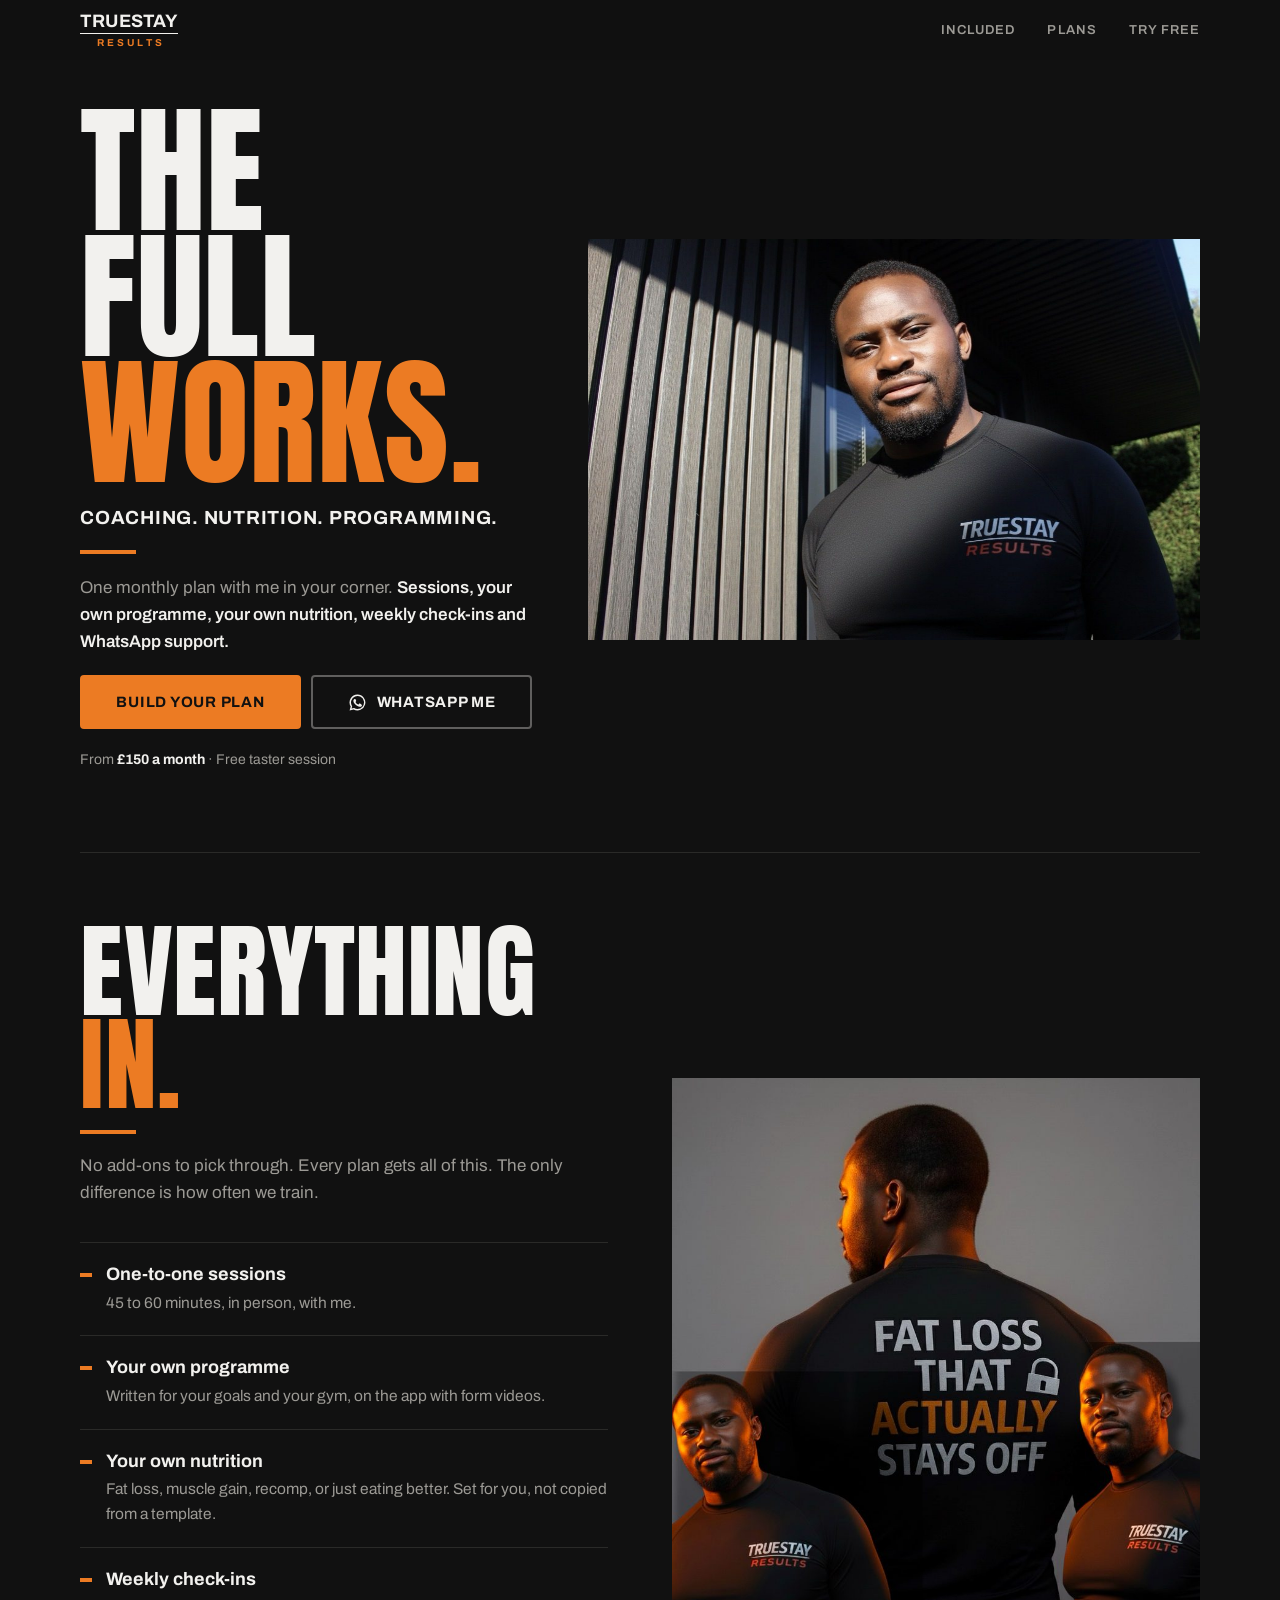
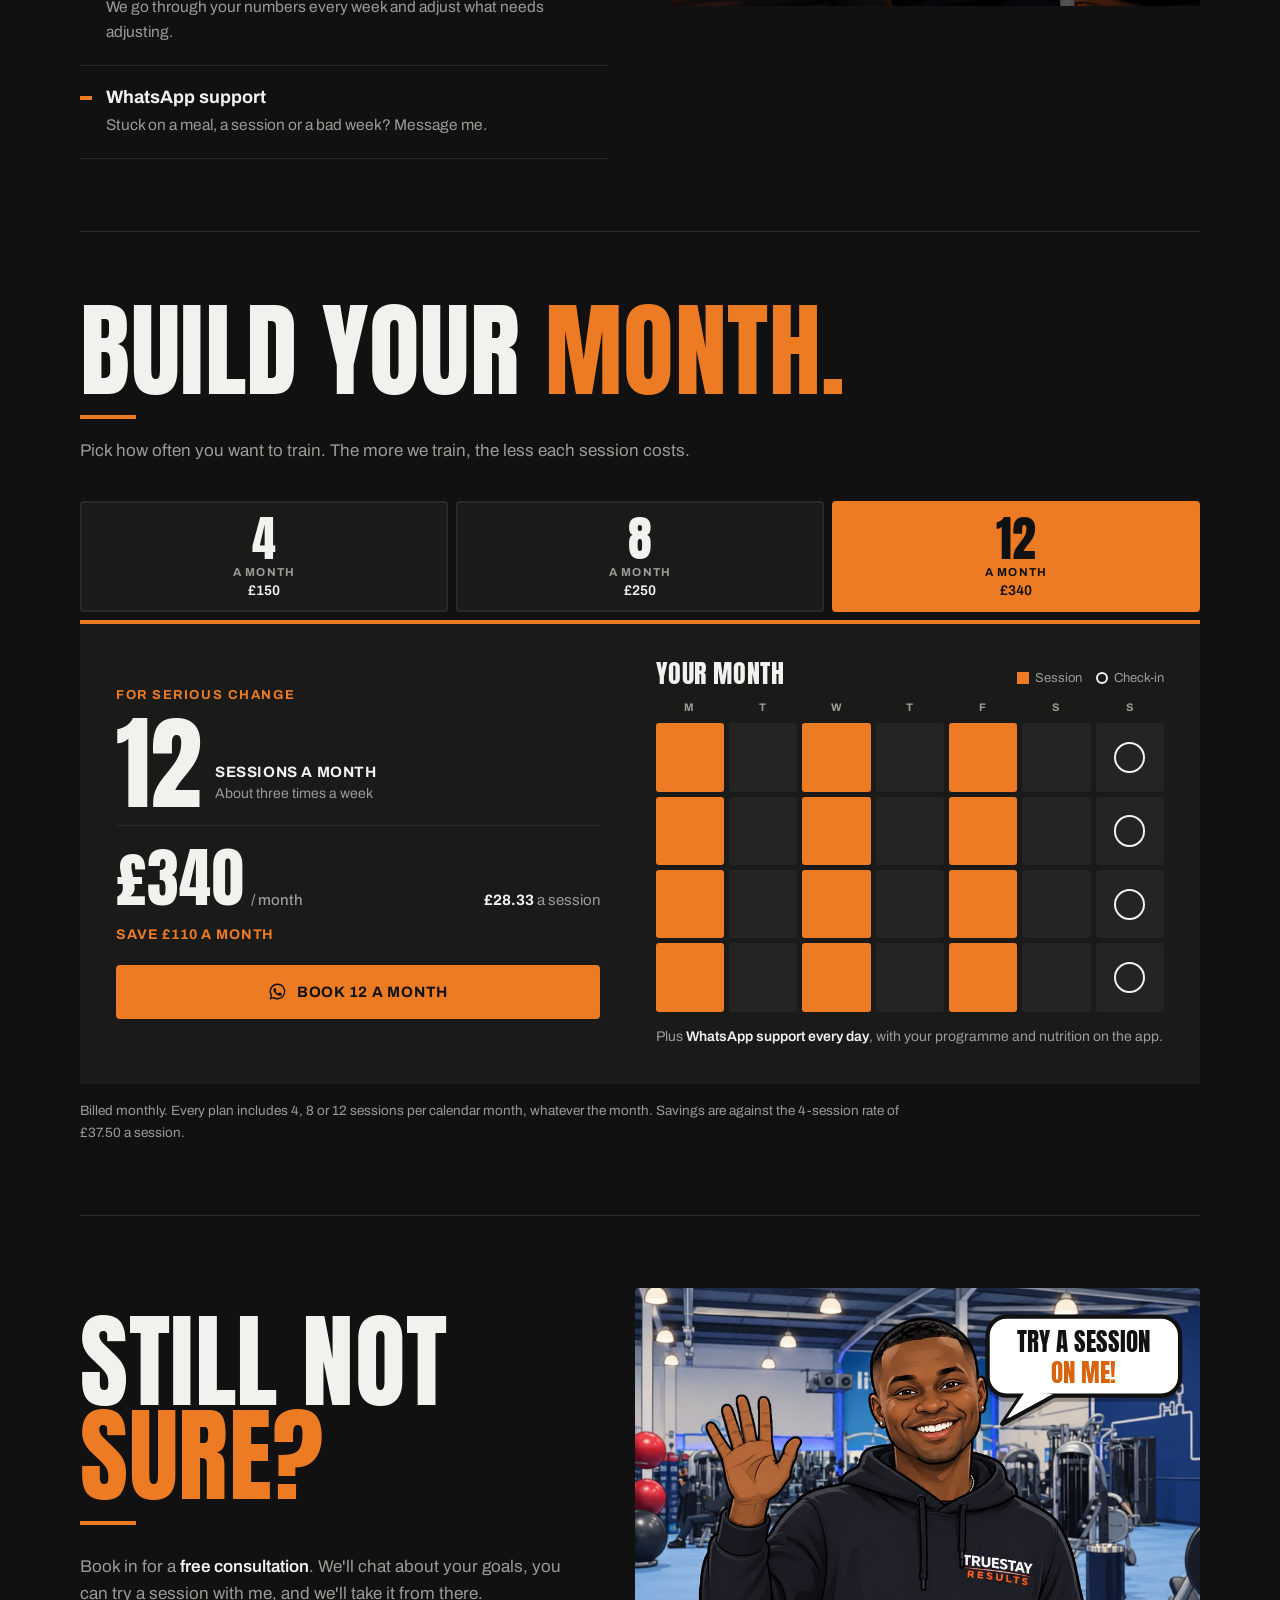
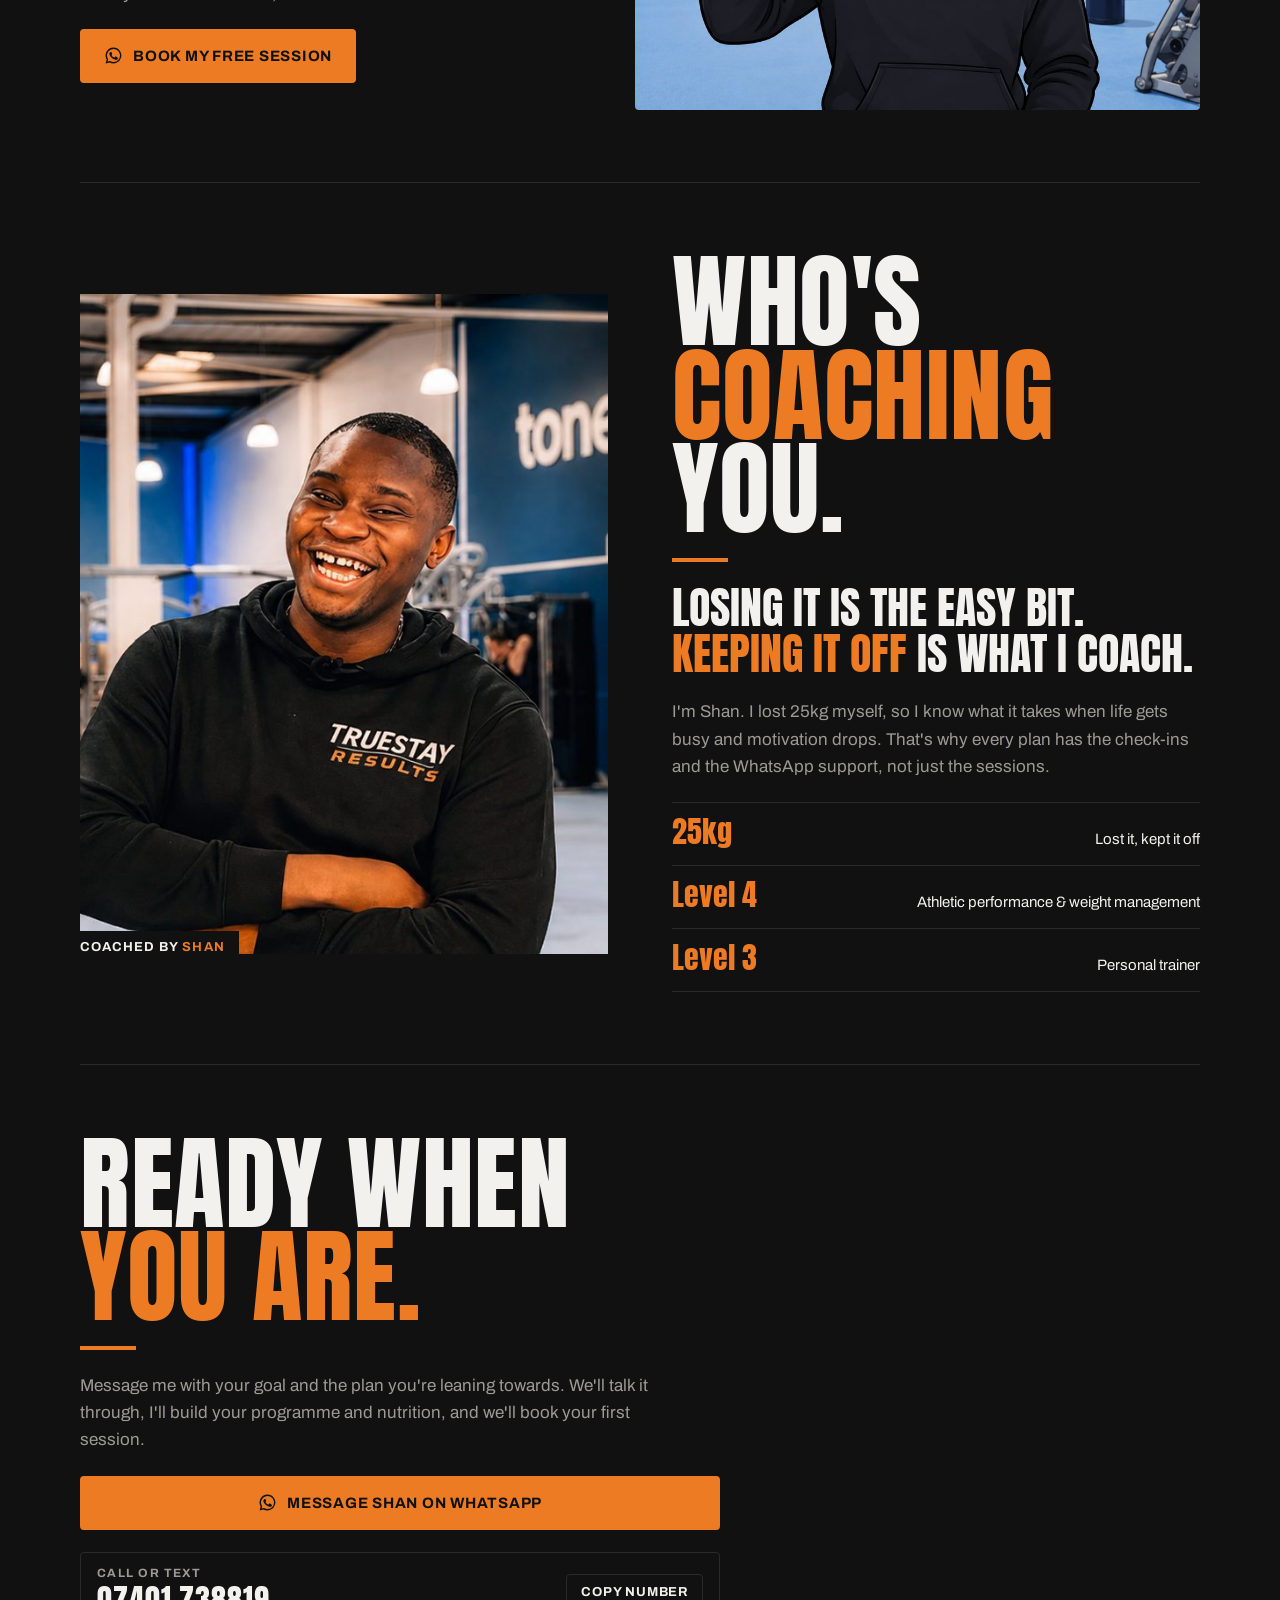
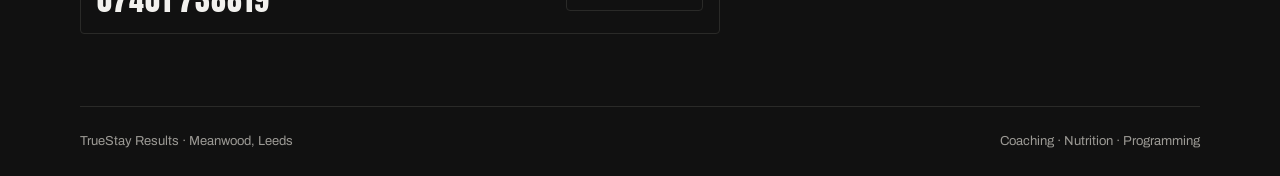
==== public/coaching/index.html @ a07e5446 "Coaching: TrueStay Results coaching page at /coaching Plans, free taster session with waving cartoon" ====
<!doctype html>
<html lang="en-GB">
<head>
<meta charset="utf-8">
<meta name="viewport" content="width=device-width, initial-scale=1, viewport-fit=cover">
<meta name="description" content="1-to-1 coaching, nutrition and programming with Shan in Meanwood, Leeds. From £150 a month. Free taster session.">
<meta property="og:title" content="TrueStay Results Coaching">
<meta property="og:description" content="Coaching, nutrition and programming in one monthly plan. From £150 a month. Free taster session.">
<meta property="og:image" content="https://truestaytuesday.com/coaching/share.jpg">
<meta property="og:url" content="https://truestaytuesday.com/coaching">
<meta property="og:type" content="website">
<meta name="twitter:card" content="summary_large_image">
<meta name="theme-color" content="#111111">
<style>:root{padding-top:env(safe-area-inset-top,0px);padding-bottom:env(safe-area-inset-bottom,0px)}body{margin:0}</style>
<title>TrueStay Results Coaching</title>
<link rel="preconnect" href="https://fonts.googleapis.com">
<link rel="preconnect" href="https://fonts.gstatic.com" crossorigin>
<link rel="stylesheet" href="https://fonts.googleapis.com/css2?family=Anton&family=Archivo:wght@400;500;600;700&display=swap">
<style>
  /* Layout: gym-poster pages. Full-bleed photo hero, then single column sections that open to photo + text pairs on wide screens.
     Type and the short orange rule come straight from the "Own the Rep" creative. */
  :root {
    --bg: #111111;
    --raise: #1a1a19;
    --raise-2: #242423;
    --line: #2a2a28;
    --fg: #f2f1ee;
    --muted: #9c9a95;
    --orange: #ec7b23;
    --orange-hi: #f4914a;
    --ink: #111111;
    --display: "Anton", Impact, "Arial Narrow Bold", sans-serif;
    --body: "Archivo", "Helvetica Neue", Arial, sans-serif;
    --gutter: clamp(16px, 5vw, 48px);
    --ease: cubic-bezier(.2, .8, .2, 1);
    color-scheme: dark;
  }
  * { box-sizing: border-box; }
  html { scroll-behavior: smooth; }
  body {
    background: var(--bg); color: var(--fg);
    font-family: var(--body); font-size: 16px; line-height: 1.6;
    padding-inline: var(--gutter); padding-block: 0 96px;
    overflow-x: clip; -webkit-font-smoothing: antialiased;
  }
  a { color: inherit; }
  button { font: inherit; color: inherit; }
  img { display: block; max-width: 100%; height: auto; }
  :focus-visible { outline: 2px solid var(--orange); outline-offset: 3px; }
  .wrap { max-width: 1120px; margin-inline: auto; }
  section { scroll-margin-top: 70px; }
  .bleed { margin-inline: calc(var(--gutter) * -1); }

  /* Header with the TrueStay lockup */
  .top {
    position: sticky; top: env(safe-area-inset-top, 0px); z-index: 10;
    background: color-mix(in srgb, var(--bg) 90%, transparent); backdrop-filter: blur(10px);
    padding: 12px var(--gutter);
  }
  .top .wrap { display: flex; align-items: center; justify-content: space-between; gap: 16px; }
  .mark { text-decoration: none; display: inline-grid; justify-items: center; line-height: 1; }
  .mark b { font: 700 18px/1 var(--body); letter-spacing: 0.01em; padding-bottom: 3px; border-bottom: 1.5px solid var(--fg); }
  .mark span { font: 700 10px/1 var(--body); letter-spacing: 0.32em; margin-right: -0.32em; color: var(--orange); margin-top: 4px; }
  .nav { display: flex; gap: clamp(16px, 4vw, 32px); font: 600 13px/1 var(--body); text-transform: uppercase; letter-spacing: 0.08em; }
  .nav a { text-decoration: none; color: var(--muted); transition: color .2s; }
  .nav a:hover { color: var(--fg); }
  .progress { position: absolute; left: 0; bottom: 0; height: 2px; width: 100%; background: var(--orange); transform-origin: 0 50%; transform: scaleX(var(--p, 0)); }

  /* Type */
  h1, h2 { font-family: var(--display); font-weight: 400; text-transform: uppercase; line-height: .9; letter-spacing: 0.005em; margin: 0; }
  h1 { font-size: clamp(72px, 21vw, 140px); }
  h2 { font-size: clamp(52px, 14vw, 104px); }
  .o { color: var(--orange); }
  .kicker { font: 700 clamp(15px, 3.6vw, 19px)/1.25 var(--body); text-transform: uppercase; letter-spacing: 0.04em; margin: 0; }
  .rule { display: block; width: 56px; height: 4px; background: var(--orange); transform-origin: 0 50%; transition: transform .7s .2s var(--ease); }
  .lede { color: var(--muted); max-width: 36em; margin: 0; font-size: 17px; }
  .lede strong { color: var(--fg); font-weight: 600; }
  .head { display: grid; gap: 18px; margin-bottom: 36px; }

  .btn {
    display: inline-flex; align-items: center; justify-content: center; gap: 10px;
    min-height: 54px; padding: 0 22px; border-radius: 4px;
    font: 700 15px/1.2 var(--body); text-transform: uppercase; letter-spacing: 0.05em; text-decoration: none; text-align: center; cursor: pointer;
    border: 2px solid var(--orange); transition: background .15s, color .15s, border-color .15s, transform .15s var(--ease);
  }
  .btn:active { transform: scale(.97); }
  .btn.solid { background: var(--orange); color: var(--ink); }
  .btn.solid:hover { background: var(--orange-hi); border-color: var(--orange-hi); }
  .btn.ghost { background: transparent; color: var(--fg); border-color: color-mix(in srgb, var(--fg) 35%, transparent); }
  .btn.ghost:hover { border-color: var(--fg); }
  .btn svg { width: 19px; height: 19px; flex: none; }

  /* Hero */
  .hero { position: relative; }
  .hero-in { display: grid; }
  .hero-img { position: relative; overflow: hidden; background: var(--raise); }
  .hero-img img { width: 100%; aspect-ratio: 1190 / 780; object-fit: cover; object-position: 60% 30%; animation: settle 1.6s var(--ease) both; }
  .hero-img::after { content: ""; position: absolute; inset: auto 0 0 0; height: 35%; background: linear-gradient(to top, var(--bg), transparent); }
  .hero-copy { position: relative; display: grid; gap: 20px; padding-inline: var(--gutter); margin-top: -9vw; padding-bottom: 48px; min-width: 0; }
  .hero-copy .inner { min-width: 0; }
  .line { display: block; overflow: hidden; }
  .line > span { display: inline-block; animation: rise .9s var(--ease) both; }
  .line + .line > span { animation-delay: .12s; }
  .hero-copy .kicker { animation: fade .7s .35s var(--ease) both; }
  .hero-copy .rule { animation: grow .7s .5s var(--ease) both; }
  .hero-copy .lede, .hero-copy .ctas, .hero-copy .from { animation: fade .7s .55s var(--ease) both; }
  .ctas { display: flex; flex-wrap: wrap; gap: 10px; }
  .ctas .btn { flex: 1 1 190px; }
  .from { margin: 0; font-size: 14px; color: var(--muted); }
  .from b { color: var(--fg); }
  @keyframes rise { from { transform: translateY(102%); } to { transform: none; } }
  @keyframes fade { from { opacity: 0; transform: translateY(12px); } to { opacity: 1; transform: none; } }
  @keyframes grow { from { transform: scaleX(0); } to { transform: none; } }
  @keyframes settle { from { transform: scale(1.08); } to { transform: none; } }

  .hero-copy > .inner { display: grid; gap: 20px; justify-items: start; }
  .hero-copy > .inner > * { max-width: 100%; }
  .ctas { width: 100%; }
  @media (min-width: 900px) {
    .hero-in { max-width: calc(1120px + 2 * var(--gutter)); margin-inline: auto; padding: 48px var(--gutter) 80px; grid-template-columns: minmax(0, 0.85fr) minmax(0, 1.15fr); gap: 56px; align-items: center; }
    .hero-img { order: 2; }
    .hero-img::after { display: none; }
    .hero-copy { order: 1; margin: 0; padding: 0; }
    .ctas { max-width: 460px; }
  }

  /* Sections */
  .block { padding-block: 72px; border-top: 1px solid var(--line); }
  .pair { display: grid; gap: 36px; }
  @media (min-width: 900px) { .pair { grid-template-columns: 1fr 1fr; gap: 64px; align-items: center; } }
  .pic { position: relative; overflow: hidden; background: var(--raise); }
  .pic img { width: 100%; height: auto; object-fit: cover; }
  .pic figcaption { position: absolute; left: 0; bottom: 0; background: var(--bg); padding: 10px 14px 0 0; font: 700 13px/1 var(--body); text-transform: uppercase; letter-spacing: 0.08em; }
  .pic figcaption span { color: var(--orange); }

  /* Reveal (only applied by script to things below the fold) */
  .rv { transition: opacity .8s var(--ease), transform .8s var(--ease), clip-path 1s var(--ease); transition-delay: calc(var(--k, 0) * 90ms); }
  .rv-wait { opacity: 0; transform: translateY(24px); }
  .pic.rv-wait { opacity: 1; transform: none; clip-path: inset(100% 0 0 0); }
  .rv-wait .rule, .rule.rv-wait { transform: scaleX(0); }

  /* Included */
  .incl { list-style: none; margin: 0; padding: 0; }
  .incl li { display: grid; grid-template-columns: 1fr; gap: 4px; padding: 20px 0 20px 26px; border-top: 1px solid var(--line); position: relative; }
  .incl li:last-child { border-bottom: 1px solid var(--line); }
  .incl li::before { content: ""; position: absolute; left: 0; top: 30px; width: 12px; height: 4px; background: var(--orange); }
  .incl h3 { margin: 0; font: 700 18px/1.3 var(--body); }
  .incl p { margin: 0; color: var(--muted); font-size: 15.5px; }
  .fat img { aspect-ratio: 1; }

  /* Plan builder */
  .picker { display: grid; grid-template-columns: repeat(3, 1fr); gap: 8px; margin-bottom: 8px; }
  .seg {
    background: var(--raise); border: 2px solid var(--line); border-radius: 4px; cursor: pointer;
    padding: 14px 6px 12px; display: grid; justify-items: center; gap: 4px; text-align: center;
    transition: background .25s var(--ease), border-color .25s, color .25s, transform .15s var(--ease);
  }
  .seg:hover { border-color: color-mix(in srgb, var(--orange) 60%, var(--line)); }
  .seg:active { transform: scale(.97); }
  .seg .sn { font: 400 48px/0.95 var(--display); }
  .seg .sl { font: 700 11.5px/1.2 var(--body); text-transform: uppercase; letter-spacing: 0.1em; color: var(--muted); }
  .seg .sp { font: 600 14px/1 var(--body); font-variant-numeric: tabular-nums; }
  .seg[aria-pressed="true"] { background: var(--orange); border-color: var(--orange); color: var(--ink); }
  .seg[aria-pressed="true"] .sl { color: var(--ink); }

  .panel { display: grid; gap: 32px; background: var(--raise); border-top: 4px solid var(--orange); padding: 26px 22px; }
  .sum { display: grid; gap: 20px; align-content: start; min-width: 0; }
  .tag { font: 700 13px/1 var(--body); text-transform: uppercase; letter-spacing: 0.12em; color: var(--orange); }
  .count { display: flex; align-items: flex-end; gap: 14px; }
  .count .n { font: 400 104px/0.8 var(--display); font-variant-numeric: tabular-nums; }
  .count .u { font: 700 15px/1.25 var(--body); text-transform: uppercase; letter-spacing: 0.04em; padding-bottom: 2px; }
  .count .u small { display: block; font: 400 14px/1.3 var(--body); text-transform: none; letter-spacing: 0; color: var(--muted); margin-top: 4px; }
  .pop { animation: pop .5s var(--ease); }
  @keyframes pop { from { transform: translateY(18px); opacity: 0; } to { transform: none; opacity: 1; } }
  .price { display: flex; align-items: baseline; justify-content: space-between; gap: 8px 16px; flex-wrap: wrap; padding-top: 20px; border-top: 1px solid var(--line); font-variant-numeric: tabular-nums; }
  .amt { font: 400 64px/1 var(--display); letter-spacing: 0.01em; }
  .amt small { font: 500 15px/1 var(--body); color: var(--muted); margin-left: 6px; letter-spacing: 0; }
  .per { font-size: 15px; color: var(--muted); }
  .per b { color: var(--fg); font-weight: 700; }
  .save { margin: -6px 0 0; font: 700 14px/1.3 var(--body); text-transform: uppercase; letter-spacing: 0.06em; color: var(--orange); }
  .save.base { color: var(--muted); }
  .sum .btn { width: 100%; }

  .month { min-width: 0; }
  .month-head { display: flex; justify-content: space-between; align-items: baseline; flex-wrap: wrap; gap: 8px 16px; margin-bottom: 14px; }
  .month-head b { font: 400 26px/1 var(--display); text-transform: uppercase; letter-spacing: 0.02em; }
  .legend { display: flex; gap: 14px; font-size: 13px; color: var(--muted); }
  .legend span { display: inline-flex; align-items: center; gap: 6px; }
  .k { width: 12px; height: 12px; display: inline-block; }
  .k.s { background: var(--orange); }
  .k.c { border: 2px solid var(--fg); border-radius: 50%; }
  .grid { display: grid; grid-template-columns: repeat(7, 1fr); gap: 5px; }
  .dow { text-align: center; font: 700 11px/1 var(--body); letter-spacing: 0.1em; color: var(--muted); padding-bottom: 5px; }
  .d { aspect-ratio: 1; border-radius: 3px; background: var(--raise-2); position: relative; display: grid; place-items: center; max-width: 100%; overflow: hidden; }
  .d::after { content: ""; position: absolute; inset: 0; background: var(--orange); transform: translateY(101%); transition: transform .45s var(--ease); transition-delay: calc(var(--i, 0) * 40ms); }
  .d.s::after { transform: none; }
  .d.c::before { content: ""; width: 40%; aspect-ratio: 1; border: 2px solid var(--fg); border-radius: 50%; }
  .month-note { margin: 14px 0 0; font-size: 14px; color: var(--muted); }
  .month-note b { color: var(--fg); font-weight: 600; }
  .note { margin: 16px 0 0; font-size: 13.5px; color: var(--muted); max-width: 62em; }
  @media (min-width: 900px) { .panel { grid-template-columns: 1fr 1.05fr; gap: 56px; padding: 36px; align-items: center; } }

  /* Free session: cartoon Shan, hand waves from the wrist */
  .free { display: grid; gap: 28px; grid-template-areas: "head" "pic" "body"; }
  .free .head { grid-area: head; margin: 0; }
  .free .body { grid-area: body; display: grid; gap: 22px; justify-items: start; }
  .bmwrap { grid-area: pic; min-width: 0; }
  @media (min-width: 900px) {
    .free { grid-template-columns: minmax(0, 1fr) minmax(0, 1.15fr); grid-template-areas: "head pic" "body pic"; column-gap: 64px; align-items: end; }
    .free .body { align-self: start; }
  }
  .bm { position: relative; aspect-ratio: 1451 / 1084; max-width: 100%; overflow: hidden; border-radius: 4px; background: var(--raise); cursor: pointer; -webkit-tap-highlight-color: transparent; }
  .bm > img { position: absolute; max-width: none; height: auto; pointer-events: none; user-select: none; }
  .bm .base { inset: 0; width: 100%; height: 100%; }
  .bm .hand { left: 12.13%; top: 24.908%; width: 17.574%; transform-origin: 43.137% 93.496%; animation: wave 3.4s ease-in-out infinite; will-change: transform; }
  .bm .cuff { left: 16.058%; top: 53.875%; width: 7.236%; }
  .bm.hi .hand { animation: wave-hi 1.2s ease-in-out 1; }
  @keyframes wave {
    0%, 52%, 100% { transform: rotate(0deg); }
    8% { transform: rotate(15deg); }
    17% { transform: rotate(-9deg); }
    26% { transform: rotate(14deg); }
    35% { transform: rotate(-7deg); }
    44% { transform: rotate(9deg); }
  }
  @keyframes wave-hi {
    0%, 100% { transform: rotate(0deg); }
    12%, 44%, 76% { transform: rotate(16deg); }
    28%, 60%, 90% { transform: rotate(-11deg); }
  }
  .say { position: absolute; left: 62%; top: 6%; width: 35%; z-index: 2; display: block; transform-origin: 12% 100%; }
  .say svg { display: block; width: 100%; height: auto; overflow: visible; animation: bob 3.4s ease-in-out infinite; filter: drop-shadow(0 4px 0 rgba(0, 0, 0, .28)); }
  .say:hover svg, .say:focus-visible svg { animation-play-state: paused; }
  .say.rv-wait { opacity: 0; transform: scale(.4) rotate(-10deg); }
  @keyframes bob { 0%, 100% { transform: translateY(0); } 50% { transform: translateY(-5%); } }

  /* Coach */
  .gym img { aspect-ratio: 4 / 5; object-position: 50% 15%; }
  .quote { margin: 0; font: 400 clamp(30px, 7.5vw, 44px)/1.05 var(--display); text-transform: uppercase; }
  .bio { margin: 0; color: var(--muted); max-width: 34em; font-size: 17px; }
  .creds { list-style: none; margin: 0; padding: 0; display: grid; gap: 0; }
  .creds li { display: flex; justify-content: space-between; align-items: baseline; gap: 16px; padding: 14px 0; border-top: 1px solid var(--line); }
  .creds li:last-child { border-bottom: 1px solid var(--line); }
  .creds b { font: 400 30px/1 var(--display); color: var(--orange); white-space: nowrap; font-variant-numeric: tabular-nums; }
  .creds span { font-size: 15px; text-align: right; }
  .coach-copy { display: grid; gap: 22px; align-content: center; min-width: 0; }

  /* Start */
  .start { display: grid; gap: 22px; max-width: 640px; }
  .numrow { display: flex; align-items: center; justify-content: space-between; gap: 12px; flex-wrap: wrap; border: 1px solid var(--line); padding: 14px 16px; border-radius: 4px; }
  .numrow .lbl { display: block; font: 700 12px/1 var(--body); letter-spacing: 0.12em; text-transform: uppercase; color: var(--muted); margin-bottom: 6px; }
  .numrow .num { font: 400 30px/1 var(--display); letter-spacing: 0.03em; user-select: all; }
  .copy { font: 700 13px/1 var(--body); text-transform: uppercase; letter-spacing: 0.06em; background: transparent; cursor: pointer; border: 1.5px solid var(--line); border-radius: 4px; padding: 11px 14px; transition: border-color .2s, background .2s, color .2s; }
  .copy:hover { border-color: var(--fg); }
  .copy.ok { background: var(--orange); border-color: var(--orange); color: var(--ink); }

  footer { border-top: 1px solid var(--line); padding-block: 24px; font-size: 13px; color: var(--muted); display: flex; flex-wrap: wrap; gap: 6px 18px; justify-content: space-between; }

  .dock {
    position: fixed; left: 0; right: 0; bottom: 0; z-index: 20;
    padding: 10px var(--gutter) calc(10px + env(safe-area-inset-bottom, 0px));
    background: color-mix(in srgb, var(--bg) 92%, transparent); backdrop-filter: blur(10px);
    transform: translateY(110%); transition: transform .4s var(--ease);
  }
  .dock.show { transform: none; }
  .dock .btn { width: 100%; }
  @media (min-width: 900px) { .dock { display: none; } body { padding-bottom: 0; } }

  @media (prefers-reduced-motion: reduce) {
    html { scroll-behavior: auto; }
    *, *::before, *::after { animation: none !important; transition: none !important; }
  }
</style>

</head>
<body>
<svg width="0" height="0" style="position:absolute" aria-hidden="true">
  <symbol id="wa" viewBox="0 0 24 24"><path fill="currentColor" d="M12 2a10 10 0 0 0-8.6 15.1L2 22l5-1.3A10 10 0 1 0 12 2Zm0 18.2a8.2 8.2 0 0 1-4.2-1.2l-.3-.2-3 .8.8-2.9-.2-.3A8.2 8.2 0 1 1 12 20.2Zm4.5-6.1c-.2-.1-1.5-.7-1.7-.8-.2-.1-.4-.1-.6.1l-.8 1c-.1.2-.3.2-.5.1a6.7 6.7 0 0 1-3.3-2.9c-.3-.4.3-.4.7-1.4.1-.2 0-.3 0-.5l-.8-1.8c-.2-.5-.4-.4-.6-.4h-.5a1 1 0 0 0-.7.3 3 3 0 0 0-.9 2.2 5.2 5.2 0 0 0 1.1 2.8 11.9 11.9 0 0 0 4.6 4c1.7.7 2.3.8 3.2.7.5-.1 1.5-.6 1.7-1.2.2-.6.2-1.1.2-1.2-.1-.1-.2-.2-.4-.3Z"/></symbol>
</svg>

<header class="top bleed">
  <div class="wrap">
    <a class="mark" href="#top" aria-label="TrueStay Results, back to top"><b>TRUESTAY</b><span>RESULTS</span></a>
    <nav class="nav" aria-label="Sections">
      <a href="#included">Included</a>
      <a href="#plans">Plans</a>
      <a href="#free">Try free</a>
    </nav>
  </div>
  <span class="progress" id="progress" aria-hidden="true"></span>
</header>

<section class="hero bleed" id="top">
  <div class="hero-in">
  <div class="hero-img"><img src="[data-uri]" alt="Shan in a TrueStay Results training top, outside in the sun" width="1190" height="780"></div>
  <div class="hero-copy">
    <div class="inner">
      <h1><span class="line"><span>The full</span></span><span class="line"><span class="o">works.</span></span></h1>
      <p class="kicker">Coaching. Nutrition. Programming.</p>
      <span class="rule"></span>
      <p class="lede">One monthly plan with me in your corner. <strong>Sessions, your own programme, your own nutrition, weekly check-ins and WhatsApp support.</strong></p>
      <div class="ctas">
        <a class="btn solid" href="#plans">Build your plan</a>
        <a class="btn ghost" data-wa="Hi Shan, I'm interested in coaching with TrueStay Results." href="https://wa.me/447401738819" target="_blank" rel="noopener"><svg><use href="#wa"/></svg>WhatsApp me</a>
      </div>
      <p class="from">From <b>£150 a month</b> · Free taster session</p>
    </div>
  </div>
  </div>
</section>

<main class="wrap">
  <section class="block" id="included">
    <div class="pair">
      <div>
        <div class="head rv">
          <h2>Everything <span class="o">in.</span></h2>
          <span class="rule"></span>
          <p class="lede">No add-ons to pick through. Every plan gets all of this. The only difference is how often we train.</p>
        </div>
        <ul class="incl">
          <li class="rv" style="--k:0"><h3>One-to-one sessions</h3><p>45 to 60 minutes, in person, with me.</p></li>
          <li class="rv" style="--k:1"><h3>Your own programme</h3><p>Written for your goals and your gym, on the app with form videos.</p></li>
          <li class="rv" style="--k:2"><h3>Your own nutrition</h3><p>Fat loss, muscle gain, recomp, or just eating better. Set for you, not copied from a template.</p></li>
          <li class="rv" style="--k:3"><h3>Weekly check-ins</h3><p>We go through your numbers every week and adjust what needs adjusting.</p></li>
          <li class="rv" style="--k:4"><h3>WhatsApp support</h3><p>Stuck on a meal, a session or a bad week? Message me.</p></li>
        </ul>
      </div>
      <figure class="pic fat rv" style="margin:0"><img src="[data-uri]" alt="TrueStay Results: fat loss that actually stays off" width="860" height="860" loading="lazy"></figure>
    </div>
  </section>

  <section class="block" id="plans">
    <div class="head rv">
      <h2>Build your <span class="o">month.</span></h2>
      <span class="rule"></span>
      <p class="lede">Pick how often you want to train. The more we train, the less each session costs.</p>
    </div>

    <div class="picker rv" role="group" aria-label="Sessions a month">
      <button class="seg" type="button" data-plan="4" aria-pressed="false"><span class="sn">4</span><span class="sl">a month</span><span class="sp">£150</span></button>
      <button class="seg" type="button" data-plan="8" aria-pressed="false"><span class="sn">8</span><span class="sl">a month</span><span class="sp">£250</span></button>
      <button class="seg" type="button" data-plan="12" aria-pressed="true"><span class="sn">12</span><span class="sl">a month</span><span class="sp">£340</span></button>
    </div>

    <div class="panel rv" id="panel" aria-live="polite">
      <div class="sum">
        <span class="tag" id="pTag">For serious change</span>
        <div class="count"><span class="n" id="pN">12</span><span class="u">Sessions a month<small id="pFreq">About three times a week</small></span></div>
        <div class="price"><span class="amt">£<span id="pPrice">340</span><small>/ month</small></span><span class="per"><b id="pPer">£28.33</b> a session</span></div>
        <p class="save" id="pSave">Save £110 a month</p>
        <a class="btn solid" id="pBook" data-wa="Hi Shan, I'd like to start the 12 sessions a month plan (£340/month)." href="https://wa.me/447401738819" target="_blank" rel="noopener"><svg><use href="#wa"/></svg><span id="pBookTxt">Book 12 a month</span></a>
      </div>
      <div class="month">
        <div class="month-head">
          <b>Your month</b>
          <span class="legend"><span><i class="k s"></i>Session</span><span><i class="k c"></i>Check-in</span></span>
        </div>
        <div class="grid" id="grid" aria-hidden="true"><span class="dow">M</span><span class="dow">T</span><span class="dow">W</span><span class="dow">T</span><span class="dow">F</span><span class="dow">S</span><span class="dow">S</span><span class="d s" style="--i:0"></span><span class="d"></span><span class="d s" style="--i:1"></span><span class="d"></span><span class="d s" style="--i:2"></span><span class="d"></span><span class="d c"></span><span class="d s" style="--i:3"></span><span class="d"></span><span class="d s" style="--i:4"></span><span class="d"></span><span class="d s" style="--i:5"></span><span class="d"></span><span class="d c"></span><span class="d s" style="--i:6"></span><span class="d"></span><span class="d s" style="--i:7"></span><span class="d"></span><span class="d s" style="--i:8"></span><span class="d"></span><span class="d c"></span><span class="d s" style="--i:9"></span><span class="d"></span><span class="d s" style="--i:10"></span><span class="d"></span><span class="d s" style="--i:11"></span><span class="d"></span><span class="d c"></span></div>
        <p class="month-note">Plus <b>WhatsApp support every day</b>, with your programme and nutrition on the app.</p>
      </div>
    </div>
    <p class="note">Billed monthly. Every plan includes 4, 8 or 12 sessions per calendar month, whatever the month. Savings are against the 4-session rate of £37.50 a session.</p>
  </section>

  <section class="block" id="free">
    <div class="free">
      <div class="head rv">
        <h2>Still not <span class="o">sure?</span></h2>
        <span class="rule"></span>
      </div>
      <div class="bmwrap">
        <div class="bm rv" id="bm">
          <img class="base" src="[data-uri]" alt="Cartoon of Shan in his TrueStay hoodie, waving at you in the gym" width="960" height="717">
          <img class="hand" id="bmHand" src="[data-uri]" alt="">
          <img class="cuff" src="[data-uri]" alt="">
          <a class="say rv" style="--k:6" data-wa="Hi Shan, I'm still deciding. Could I book a free consultation and try a session?" href="https://wa.me/447401738819" target="_blank" rel="noopener" aria-label="Try a session on me. Book a free session on WhatsApp">
            <svg viewBox="0 0 230 132" aria-hidden="true">
              <path d="M44 92 L20 128 L82 94" fill="#ffffff" stroke="#111111" stroke-width="5" stroke-linejoin="round"/>
              <rect x="3" y="3" width="224" height="92" rx="22" fill="#ffffff" stroke="#111111" stroke-width="5"/>
              <path d="M47 90 L25 122 L79 93 Z" fill="#ffffff"/>
              <text x="115" y="44" text-anchor="middle" font-family="Anton, Impact, 'Arial Narrow Bold', sans-serif" font-size="29" fill="#111111">TRY A SESSION</text>
              <text x="115" y="80" text-anchor="middle" font-family="Anton, Impact, 'Arial Narrow Bold', sans-serif" font-size="29" fill="#d9640f">ON ME!</text>
            </svg>
          </a>
        </div>
      </div>
      <div class="body rv">
        <p class="lede">Book in for a <strong>free consultation</strong>. We'll chat about your goals, you can try a session with me, and we'll take it from there.</p>
        <a class="btn solid" data-wa="Hi Shan, I'm still deciding. Could I book a free consultation and try a session?" href="https://wa.me/447401738819" target="_blank" rel="noopener"><svg><use href="#wa"/></svg>Book my free session</a>
      </div>
    </div>
  </section>

  <section class="block" id="coach">
    <div class="pair">
      <figure class="pic gym rv" style="margin:0"><img src="[data-uri]" alt="Shan laughing on the gym floor in a TrueStay Results hoodie" width="601" height="1024" loading="lazy"><figcaption>Coached by <span>Shan</span></figcaption></figure>
      <div class="coach-copy">
        <h2 class="rv">Who's <span class="o">coaching</span> you.</h2>
        <span class="rule rv"></span>
        <p class="quote rv">Losing it is the easy bit. <span class="o">Keeping it off</span> is what I coach.</p>
        <p class="bio rv">I'm Shan. I lost 25kg myself, so I know what it takes when life gets busy and motivation drops. That's why every plan has the check-ins and the WhatsApp support, not just the sessions.</p>
        <ul class="creds rv">
          <li><b>25kg</b><span>Lost it, kept it off</span></li>
          <li><b>Level 4</b><span>Athletic performance &amp; weight management</span></li>
          <li><b>Level 3</b><span>Personal trainer</span></li>
        </ul>
      </div>
    </div>
  </section>

  <section class="block" id="start">
    <div class="start">
      <h2 class="rv">Ready when <span class="o">you are.</span></h2>
      <span class="rule rv"></span>
      <p class="lede rv">Message me with your goal and the plan you're leaning towards. We'll talk it through, I'll build your programme and nutrition, and we'll book your first session.</p>
      <a class="btn solid rv" data-wa="Hi Shan, I'd like to get started with TrueStay Results." href="https://wa.me/447401738819" target="_blank" rel="noopener"><svg><use href="#wa"/></svg>Message Shan on WhatsApp</a>
      <div class="numrow rv">
        <div><span class="lbl">Call or text</span><span class="num" id="num">07401 738819</span></div>
        <button class="copy" id="copy" type="button">Copy number</button>
      </div>
    </div>
  </section>

  <footer>
    <span>TrueStay Results · Meanwood, Leeds</span>
    <span>Coaching · Nutrition · Programming</span>
  </footer>
</main>

<div class="dock" id="dockBar">
  <a class="btn solid" id="dock" data-wa="Hi Shan, I'm interested in coaching with TrueStay Results." href="https://wa.me/447401738819" target="_blank" rel="noopener"><svg><use href="#wa"/></svg><span id="dockTxt">Message Shan on WhatsApp</span></a>
</div>

<script>
(function () {
  var WA = 'https://wa.me/447401738819?text=';
  var reduce = window.matchMedia && matchMedia('(prefers-reduced-motion: reduce)').matches;
  var $ = function (id) { return document.getElementById(id); };
  function setWa(a) { a.href = WA + encodeURIComponent(a.getAttribute('data-wa')); }
  document.querySelectorAll('[data-wa]').forEach(setWa);

  /* Plan builder */
  var PLANS = {
    4:  { price: 150, per: 37.50, freq: 'About once a week',        save: 0,   tag: 'Build the habit',    days: [2] },
    8:  { price: 250, per: 31.25, freq: 'About twice a week',       save: 50,  tag: 'Steady progress',    days: [1, 3] },
    12: { price: 340, per: 28.33, freq: 'About three times a week', save: 110, tag: 'For serious change', days: [0, 2, 4] }
  };
  var cur = { price: 340, per: 28.33 };
  var cells = Array.prototype.slice.call(document.querySelectorAll('#grid .d'));
  function tween(from, to, ms, draw) {
    if (reduce || from === to) { draw(to); return; }
    var t0 = performance.now();
    (function step(now) {
      var t = Math.min(1, (now - t0) / ms), e = 1 - Math.pow(1 - t, 3);
      draw(from + (to - from) * e);
      if (t < 1) requestAnimationFrame(step);
    })(t0);
  }
  function select(n) {
    var p = PLANS[n];
    document.querySelectorAll('.seg').forEach(function (b) { b.setAttribute('aria-pressed', String(b.getAttribute('data-plan') === String(n))); });
    $('pTag').textContent = p.tag;
    var nEl = $('pN'); nEl.textContent = n; nEl.classList.remove('pop'); void nEl.offsetWidth; nEl.classList.add('pop');
    $('pFreq').textContent = p.freq;
    tween(cur.price, p.price, 600, function (v) { $('pPrice').textContent = Math.round(v); });
    tween(cur.per, p.per, 600, function (v) { $('pPer').textContent = '£' + v.toFixed(2); });
    cur = { price: p.price, per: p.per };
    var s = $('pSave');
    if (p.save) { s.textContent = 'Save £' + p.save + ' a month'; s.classList.remove('base'); }
    else { s.textContent = 'The starting point'; s.classList.add('base'); }
    var msg = "Hi Shan, I'd like to start the " + n + " sessions a month plan (£" + p.price + "/month).";
    var book = $('pBook'); book.setAttribute('data-wa', msg); setWa(book);
    $('pBookTxt').textContent = 'Book ' + n + ' a month';
    var order = 0;
    cells.forEach(function (c, i) {
      var on = p.days.indexOf(i % 7) > -1;
      c.style.setProperty('--i', on ? order++ : 0);
      c.classList.toggle('s', on);
    });
    var dock = $('dock'); dock.setAttribute('data-wa', msg); setWa(dock);
    $('dockTxt').textContent = 'Book ' + n + ' a month · £' + p.price;
  }
  document.querySelectorAll('.seg').forEach(function (b) {
    b.addEventListener('click', function () { select(Number(b.getAttribute('data-plan'))); });
  });

  /* Tap the cartoon to make him wave again */
  var bm = $('bm'), bmHand = $('bmHand');
  function hi(e) {
    if (e && e.target.closest && e.target.closest('.say')) return;
    bm.classList.remove('hi'); void bm.offsetWidth; bm.classList.add('hi');
  }
  bm.addEventListener('click', hi);
  bmHand.addEventListener('animationend', function () { bm.classList.remove('hi'); });

  /* Reveal on scroll: only things that start below the fold are hidden, so the page is complete without script */
  if (!reduce && 'IntersectionObserver' in window) {
    var io = new IntersectionObserver(function (entries) {
      entries.forEach(function (e) { if (e.isIntersecting) { e.target.classList.remove('rv-wait'); io.unobserve(e.target); } });
    }, { rootMargin: '0px 0px -10% 0px' });
    document.querySelectorAll('.rv').forEach(function (el) {
      if (el.getBoundingClientRect().top > window.innerHeight * 0.9) { el.classList.add('rv-wait'); io.observe(el); }
    });
  }

  /* Header progress + phone booking bar after the hero */
  var bar = $('progress'), dockBar = $('dockBar'), hero = document.querySelector('.hero'), ticking = false;
  function onScroll() {
    var h = document.documentElement.scrollHeight - window.innerHeight;
    bar.style.setProperty('--p', h > 0 ? Math.min(1, window.scrollY / h) : 0);
    dockBar.classList.toggle('show', window.scrollY > hero.offsetHeight * 0.6);
    ticking = false;
  }
  window.addEventListener('scroll', function () { if (!ticking) { ticking = true; requestAnimationFrame(onScroll); } }, { passive: true });
  onScroll();

  /* Copy number */
  var btn = $('copy');
  btn.addEventListener('click', function () {
    function done() { btn.textContent = 'Copied'; btn.classList.add('ok'); setTimeout(function () { btn.textContent = 'Copy number'; btn.classList.remove('ok'); }, 1800); }
    function fallback() {
      var r = document.createRange(); r.selectNodeContents($('num'));
      var sel = window.getSelection(); sel.removeAllRanges(); sel.addRange(r);
      btn.textContent = 'Selected, now copy';
    }
    try { navigator.clipboard.writeText('07401738819').then(done, fallback); } catch (e) { fallback(); }
  });
})();
</script>

</body>
</html>
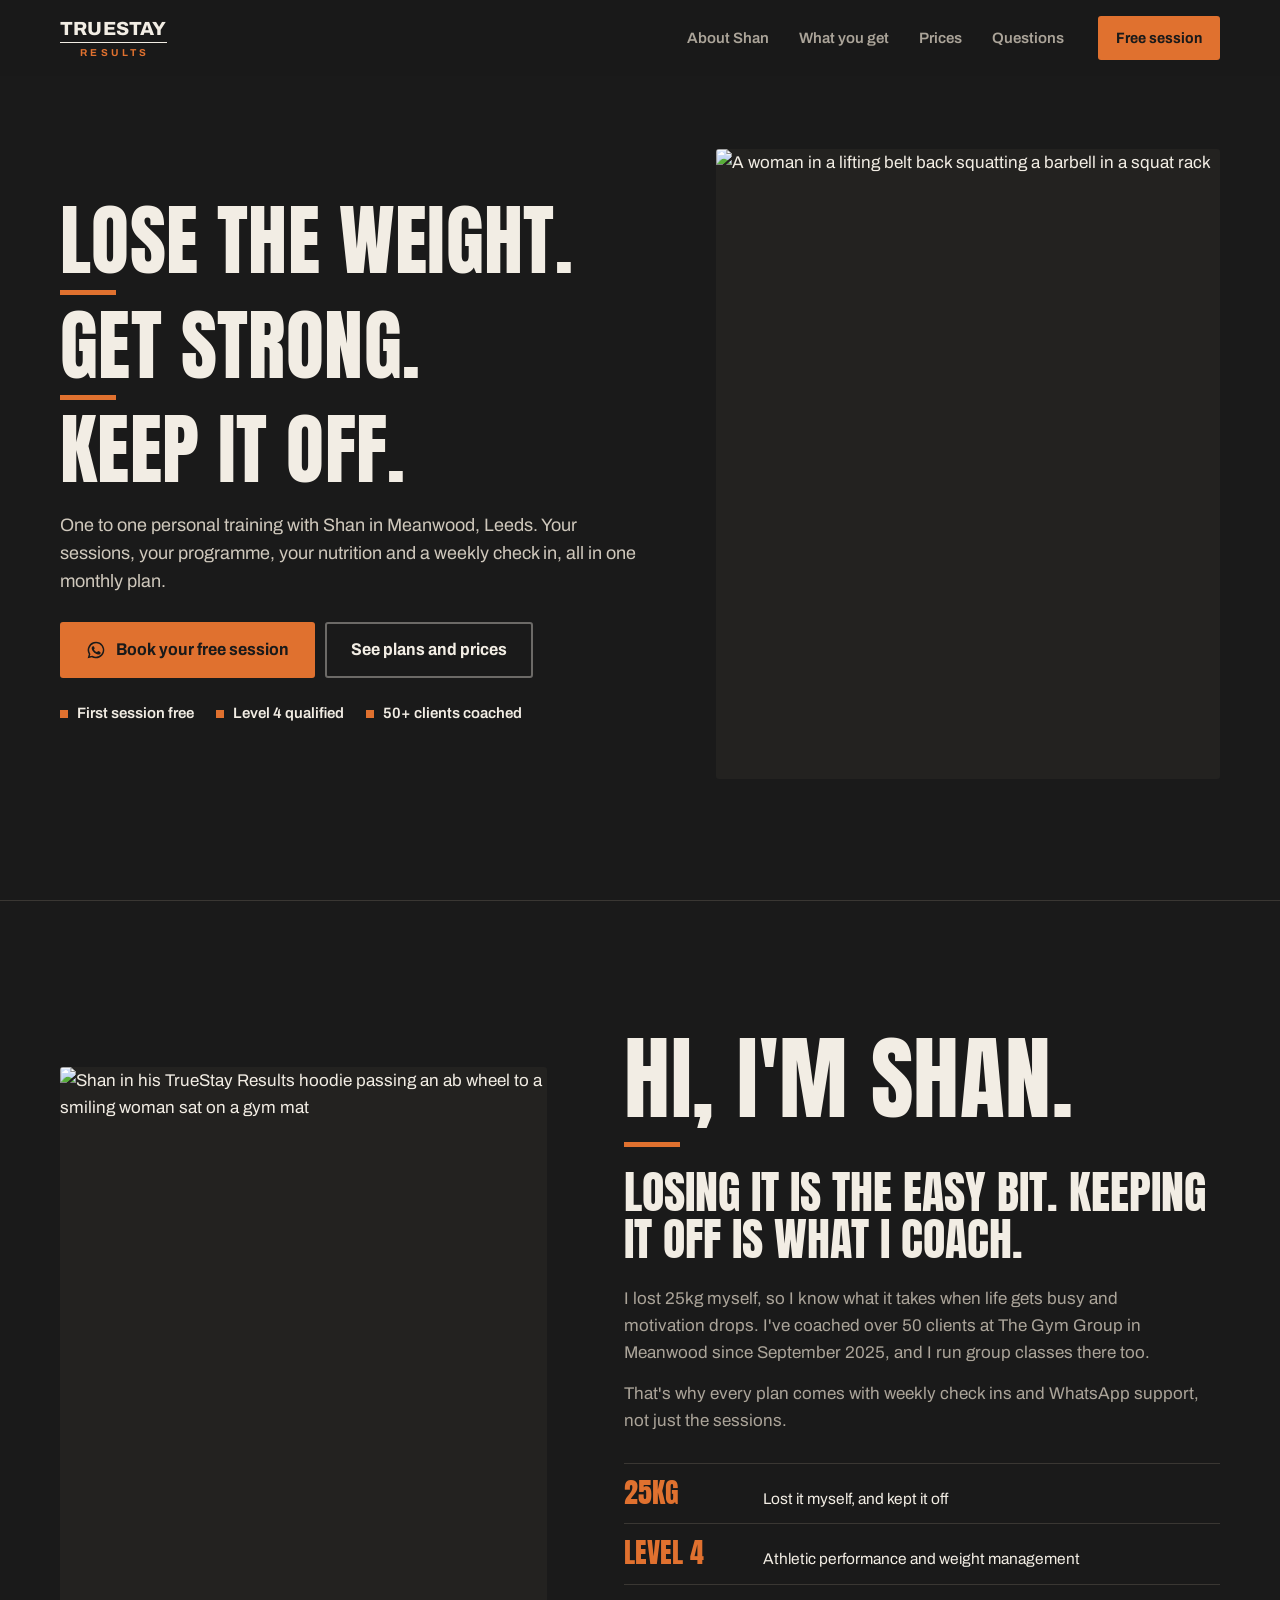
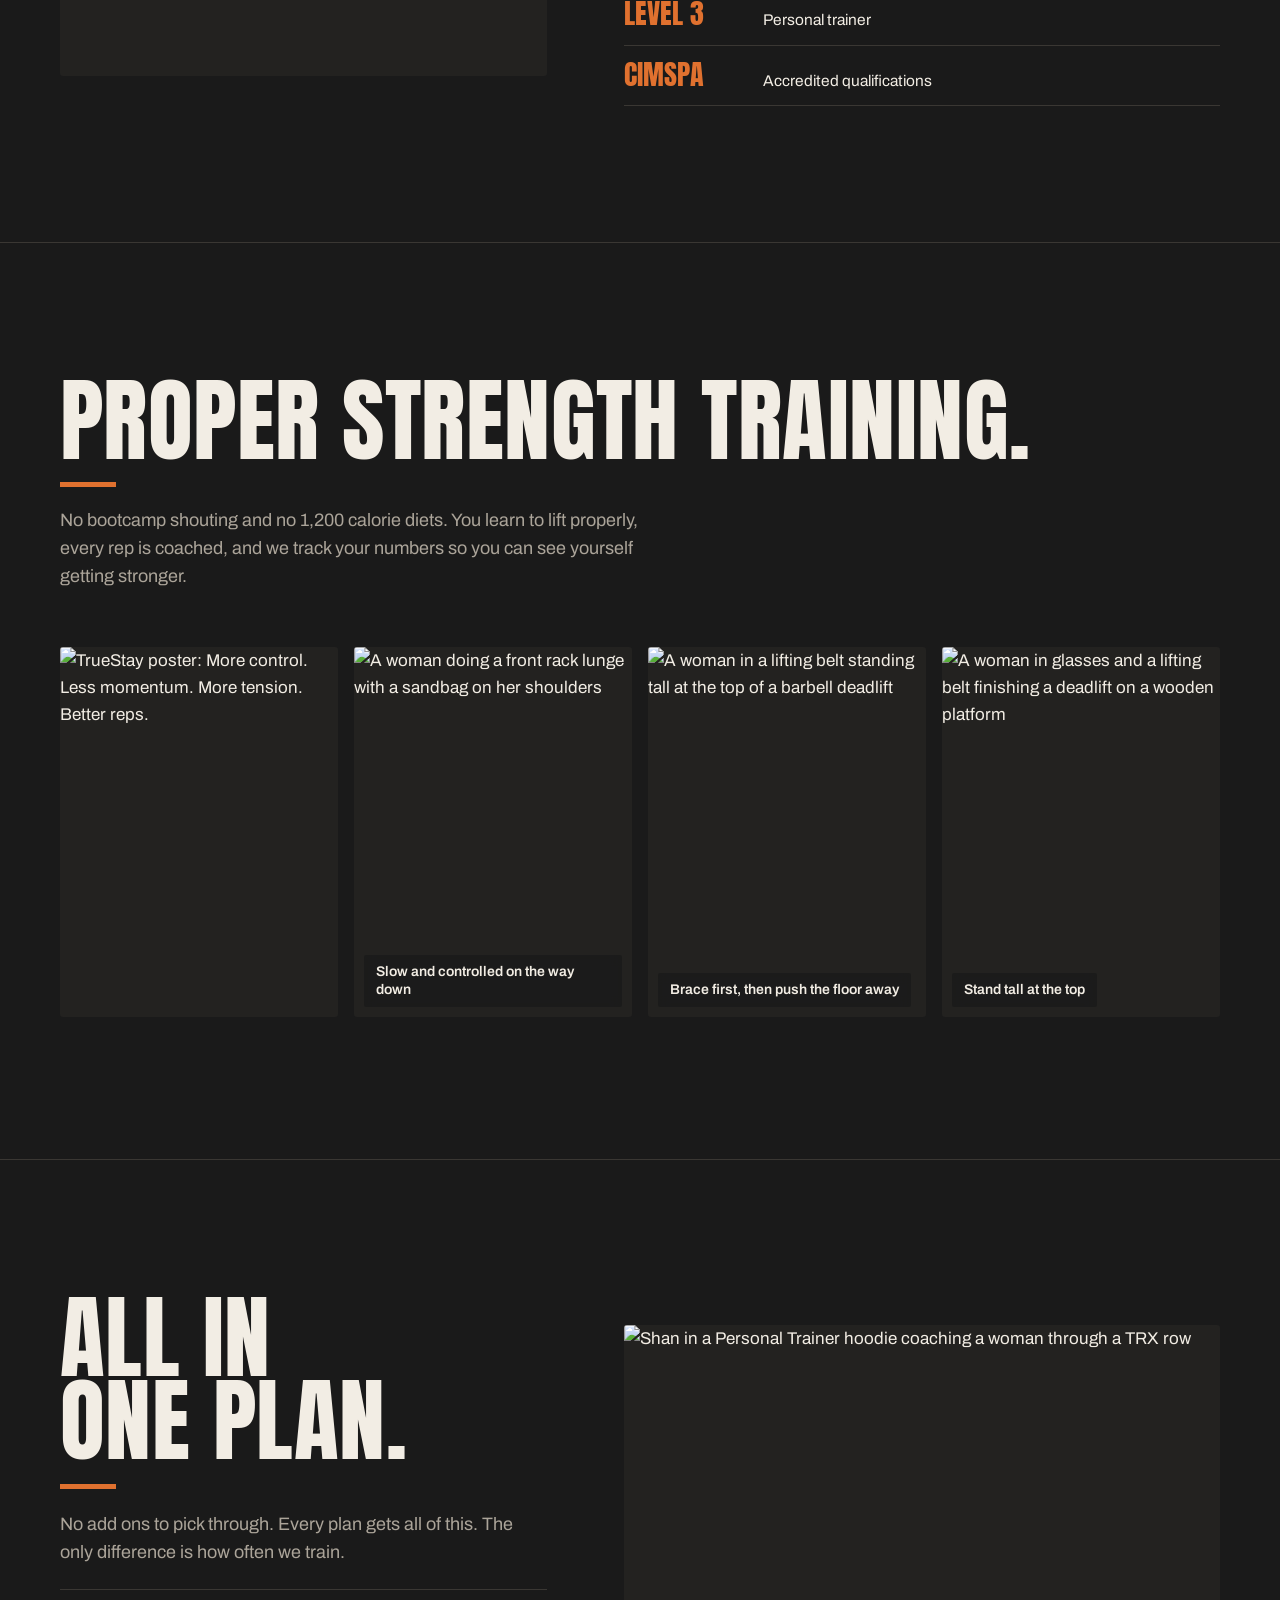
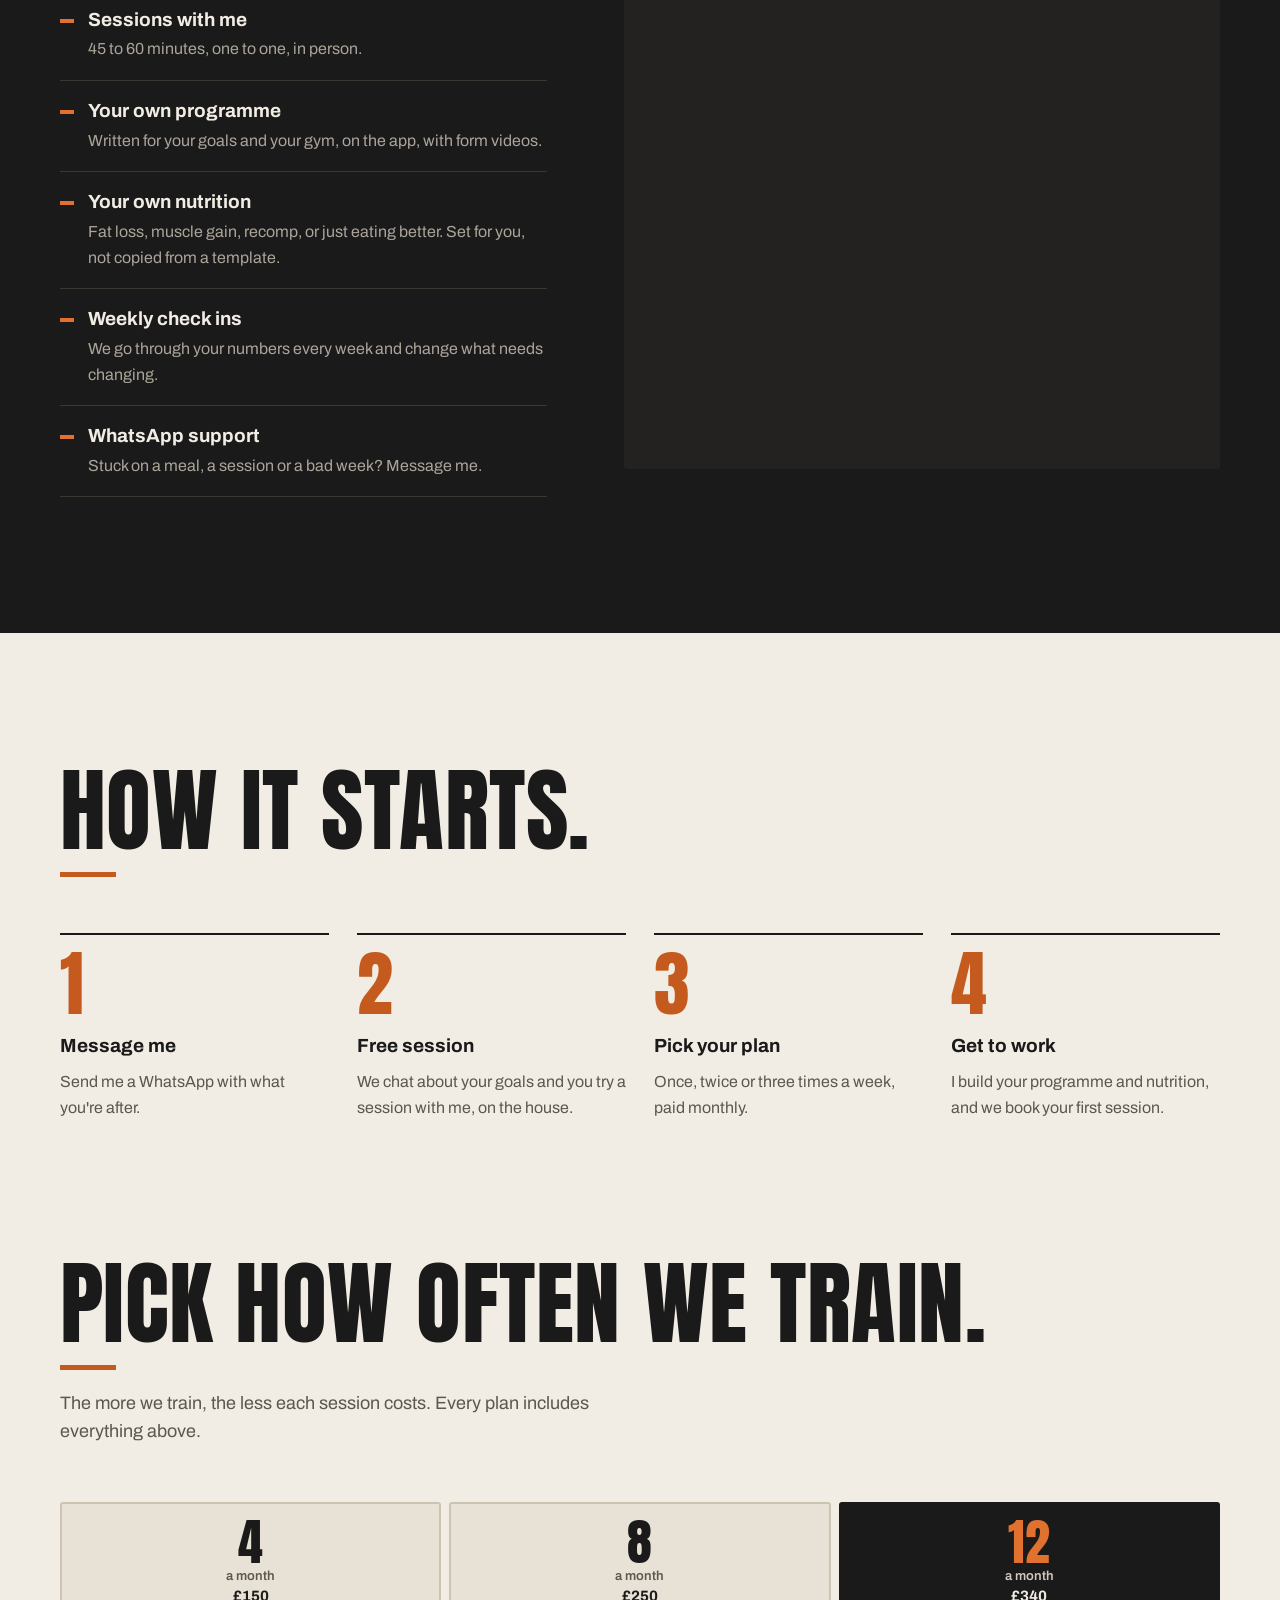
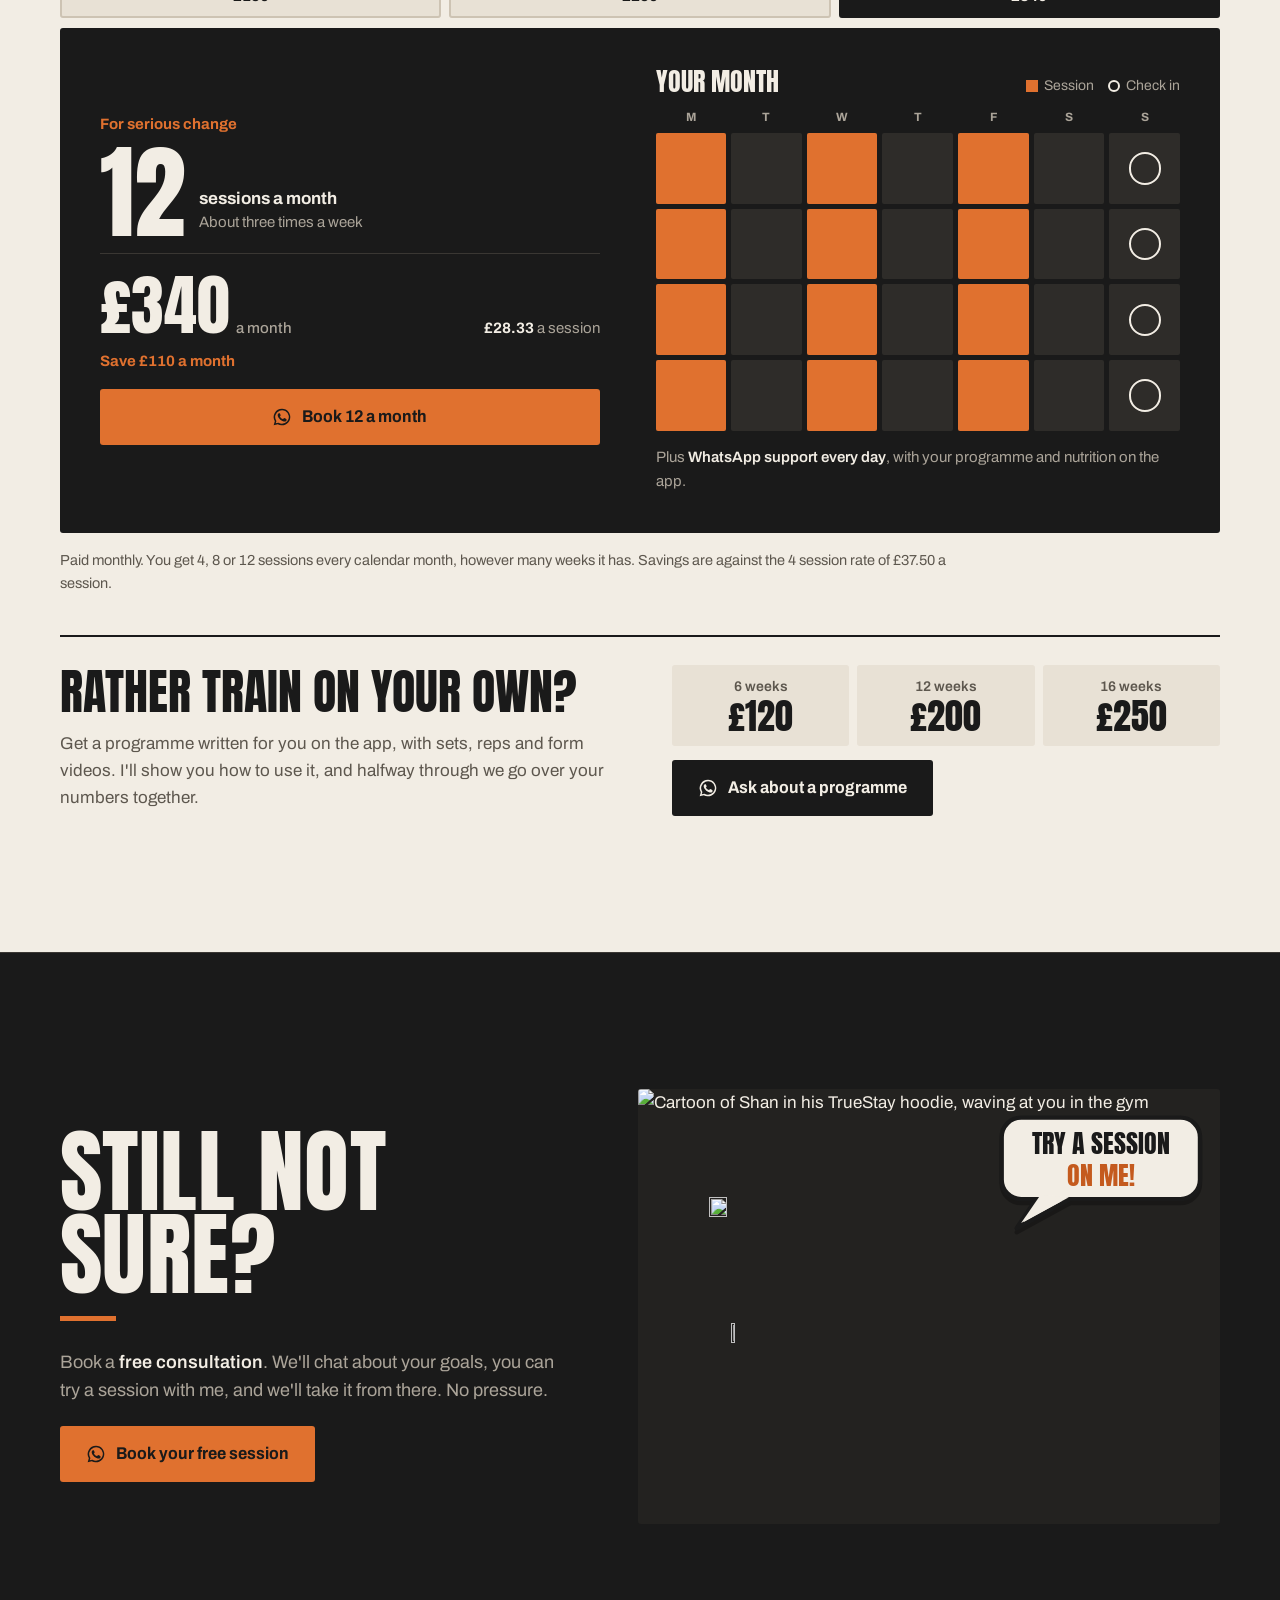
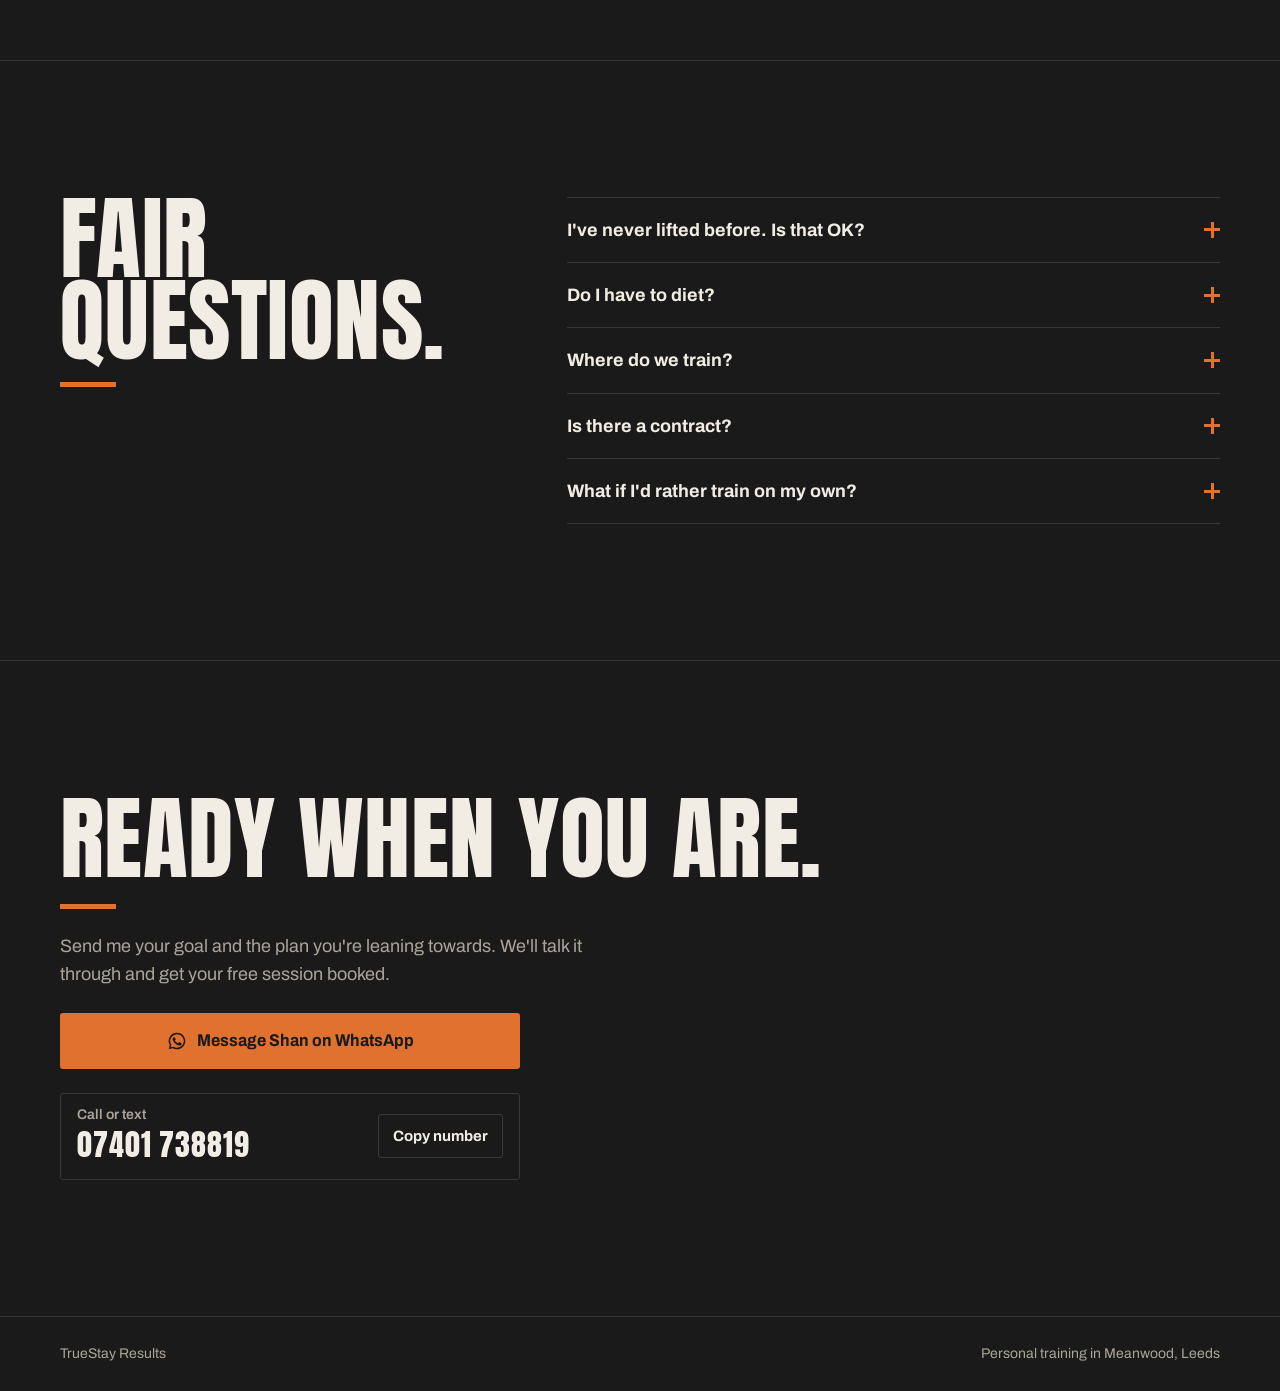
==== commit 020618ba: "Coaching: rebuilt sales page with client photos in one colour grade Hero leads with the outcome and " ====
--- a/public/coaching/index.html
+++ b/public/coaching/index.html
@@ -3,433 +3,602 @@
 <head>
 <meta charset="utf-8">
 <meta name="viewport" content="width=device-width, initial-scale=1, viewport-fit=cover">
-<meta name="description" content="1-to-1 coaching, nutrition and programming with Shan in Meanwood, Leeds. From £150 a month. Free taster session.">
-<meta property="og:title" content="TrueStay Results Coaching">
-<meta property="og:description" content="Coaching, nutrition and programming in one monthly plan. From £150 a month. Free taster session.">
-<meta property="og:image" content="https://truestaytuesday.com/coaching/share.jpg">
-<meta property="og:url" content="https://truestaytuesday.com/coaching">
+<title>TrueStay Results: personal training in Meanwood, Leeds</title>
+<meta name="description" content="One to one personal training, nutrition and weekly coaching with Shan at The Gym Group, Meanwood, Leeds. From £150 a month, and your first session is free.">
+<link rel="canonical" href="https://truestaytuesday.com/coaching/">
+<meta property="og:title" content="TrueStay Results: personal training in Meanwood, Leeds">
+<meta property="og:description" content="Lose the weight, get strong and keep it off. Training, nutrition and weekly check ins in one monthly plan. Your first session is free.">
+<meta property="og:image" content="https://truestaytuesday.com/coaching/share.jpg?v=2">
+<meta property="og:image:width" content="1200">
+<meta property="og:image:height" content="630">
+<meta property="og:image:alt" content="Shan from TrueStay Results passing an ab wheel to a smiling woman on a gym mat">
+<meta property="og:url" content="https://truestaytuesday.com/coaching/">
 <meta property="og:type" content="website">
+<meta property="og:locale" content="en_GB">
 <meta name="twitter:card" content="summary_large_image">
-<meta name="theme-color" content="#111111">
-<style>:root{padding-top:env(safe-area-inset-top,0px);padding-bottom:env(safe-area-inset-bottom,0px)}body{margin:0}</style>
-<title>TrueStay Results Coaching</title>
+<meta name="theme-color" content="#1A1A1A">
+<link rel="preload" as="image" href="/coaching/img/squat-960.webp" imagesrcset="/coaching/img/squat-640.webp 640w, /coaching/img/squat-960.webp 960w, /coaching/img/squat-1280.webp 1280w" imagesizes="(min-width: 900px) 44vw, 100vw" fetchpriority="high">
 <link rel="preconnect" href="https://fonts.googleapis.com">
 <link rel="preconnect" href="https://fonts.gstatic.com" crossorigin>
-<link rel="stylesheet" href="https://fonts.googleapis.com/css2?family=Anton&family=Archivo:wght@400;500;600;700&display=swap">
+<link rel="stylesheet" href="https://fonts.googleapis.com/css2?family=Anton&family=Archivo:wdth,wght@62..125,400..800&display=swap">
 <style>
-  /* Layout: gym-poster pages. Full-bleed photo hero, then single column sections that open to photo + text pairs on wide screens.
-     Type and the short orange rule come straight from the "Own the Rep" creative. */
+  /* TrueStay Results coaching page.
+     Gym poster: Anton statements split by short orange rules (from Shan's own creative), real photos all in one grade,
+     charcoal for the story, off-white for the practical part (how it starts, plans, prices). */
   :root {
-    --bg: #111111;
-    --raise: #1a1a19;
-    --raise-2: #242423;
-    --line: #2a2a28;
-    --fg: #f2f1ee;
-    --muted: #9c9a95;
-    --orange: #ec7b23;
-    --orange-hi: #f4914a;
-    --ink: #111111;
+    --char: #1A1A1A;
+    --char-2: #232220;
+    --char-3: #2E2C29;
+    --paper: #F2EDE4;
+    --paper-2: #E8E1D5;
+    --ember: #E0712F;   /* orange on charcoal: rules, buttons, small accents */
+    --brand: #C45A1E;   /* brand burnt orange on off-white: big type and rules only */
+    --rust: #A84A17;    /* orange text at body size on off-white */
+    --bg: var(--char);
+    --fg: var(--paper);
+    --muted: #ABA499;
+    --line: #3A3733;
+    --accent: var(--ember);
     --display: "Anton", Impact, "Arial Narrow Bold", sans-serif;
     --body: "Archivo", "Helvetica Neue", Arial, sans-serif;
     --gutter: clamp(16px, 5vw, 48px);
+    --head: 64px;
     --ease: cubic-bezier(.2, .8, .2, 1);
     color-scheme: dark;
   }
+  .paper { --bg: var(--paper); --fg: var(--char); --muted: #5D574E; --line: #D3CABB; --accent: var(--brand); background: var(--bg); color: var(--fg); color-scheme: light; }
+
   * { box-sizing: border-box; }
-  html { scroll-behavior: smooth; }
+  html { scroll-behavior: smooth; -webkit-text-size-adjust: 100%; }
   body {
-    background: var(--bg); color: var(--fg);
-    font-family: var(--body); font-size: 16px; line-height: 1.6;
-    padding-inline: var(--gutter); padding-block: 0 96px;
+    margin: 0; background: var(--char); color: var(--paper);
+    font: 400 17px/1.6 var(--body); font-stretch: 100%;
     overflow-x: clip; -webkit-font-smoothing: antialiased;
   }
+  img { display: block; max-width: 100%; height: auto; }
   a { color: inherit; }
   button { font: inherit; color: inherit; }
-  img { display: block; max-width: 100%; height: auto; }
-  :focus-visible { outline: 2px solid var(--orange); outline-offset: 3px; }
-  .wrap { max-width: 1120px; margin-inline: auto; }
-  section { scroll-margin-top: 70px; }
-  .bleed { margin-inline: calc(var(--gutter) * -1); }
-
-  /* Header with the TrueStay lockup */
-  .top {
-    position: sticky; top: env(safe-area-inset-top, 0px); z-index: 10;
-    background: color-mix(in srgb, var(--bg) 90%, transparent); backdrop-filter: blur(10px);
-    padding: 12px var(--gutter);
-  }
-  .top .wrap { display: flex; align-items: center; justify-content: space-between; gap: 16px; }
-  .mark { text-decoration: none; display: inline-grid; justify-items: center; line-height: 1; }
-  .mark b { font: 700 18px/1 var(--body); letter-spacing: 0.01em; padding-bottom: 3px; border-bottom: 1.5px solid var(--fg); }
-  .mark span { font: 700 10px/1 var(--body); letter-spacing: 0.32em; margin-right: -0.32em; color: var(--orange); margin-top: 4px; }
-  .nav { display: flex; gap: clamp(16px, 4vw, 32px); font: 600 13px/1 var(--body); text-transform: uppercase; letter-spacing: 0.08em; }
-  .nav a { text-decoration: none; color: var(--muted); transition: color .2s; }
-  .nav a:hover { color: var(--fg); }
-  .progress { position: absolute; left: 0; bottom: 0; height: 2px; width: 100%; background: var(--orange); transform-origin: 0 50%; transform: scaleX(var(--p, 0)); }
-
-  /* Type */
-  h1, h2 { font-family: var(--display); font-weight: 400; text-transform: uppercase; line-height: .9; letter-spacing: 0.005em; margin: 0; }
-  h1 { font-size: clamp(72px, 21vw, 140px); }
-  h2 { font-size: clamp(52px, 14vw, 104px); }
-  .o { color: var(--orange); }
-  .kicker { font: 700 clamp(15px, 3.6vw, 19px)/1.25 var(--body); text-transform: uppercase; letter-spacing: 0.04em; margin: 0; }
-  .rule { display: block; width: 56px; height: 4px; background: var(--orange); transform-origin: 0 50%; transition: transform .7s .2s var(--ease); }
-  .lede { color: var(--muted); max-width: 36em; margin: 0; font-size: 17px; }
+  :focus-visible { outline: 3px solid var(--accent); outline-offset: 3px; }
+  .wrap { width: 100%; max-width: calc(1160px + 2 * var(--gutter)); margin-inline: auto; padding-inline: var(--gutter); }
+  section { scroll-margin-top: var(--head); }
+  .skip { position: absolute; left: 12px; top: -60px; z-index: 50; background: var(--ember); color: var(--char); padding: 10px 14px; font-weight: 700; text-decoration: none; }
+  .skip:focus { top: 12px; }
+
+  /* type */
+  h1, h2 { font-family: var(--display); font-weight: 400; text-transform: uppercase; letter-spacing: .005em; line-height: .9; margin: 0; text-wrap: balance; }
+  h2 { font-size: clamp(46px, 12.4vw, 92px); }
+  h3 { margin: 0; font: 700 19px/1.3 var(--body); }
+  p { margin: 0; }
+  .lede { font-size: 18px; line-height: 1.55; color: var(--muted); max-width: 34em; }
   .lede strong { color: var(--fg); font-weight: 600; }
-  .head { display: grid; gap: 18px; margin-bottom: 36px; }
-
+  .rule { display: block; width: 56px; height: 5px; background: var(--accent); }
+
+  /* buttons */
   .btn {
     display: inline-flex; align-items: center; justify-content: center; gap: 10px;
-    min-height: 54px; padding: 0 22px; border-radius: 4px;
-    font: 700 15px/1.2 var(--body); text-transform: uppercase; letter-spacing: 0.05em; text-decoration: none; text-align: center; cursor: pointer;
-    border: 2px solid var(--orange); transition: background .15s, color .15s, border-color .15s, transform .15s var(--ease);
+    min-height: 56px; padding: 0 24px; border-radius: 3px; border: 2px solid transparent;
+    font: 700 17px/1.2 var(--body); font-stretch: 92%; text-decoration: none; text-align: center; cursor: pointer;
+    transition: background-color .15s, border-color .15s, color .15s, transform .15s var(--ease);
   }
   .btn:active { transform: scale(.97); }
-  .btn.solid { background: var(--orange); color: var(--ink); }
-  .btn.solid:hover { background: var(--orange-hi); border-color: var(--orange-hi); }
-  .btn.ghost { background: transparent; color: var(--fg); border-color: color-mix(in srgb, var(--fg) 35%, transparent); }
+  .btn svg { width: 20px; height: 20px; flex: none; }
+  .btn.solid { background: var(--ember); color: var(--char); }
+  .btn.solid:hover { background: #EA8443; }
+  .btn.ghost { background: transparent; color: var(--fg); border-color: color-mix(in srgb, var(--fg) 38%, transparent); }
   .btn.ghost:hover { border-color: var(--fg); }
-  .btn svg { width: 19px; height: 19px; flex: none; }
-
-  /* Hero */
+  .btn.dark { background: var(--char); color: var(--paper); }
+  .btn.dark:hover { background: #2F2D2A; }
+  .btn.small { min-height: 44px; padding: 0 16px; font-size: 15px; }
+
+  /* header */
+  .top { position: sticky; top: 0; z-index: 30; background: color-mix(in srgb, var(--char) 88%, transparent); -webkit-backdrop-filter: blur(12px); backdrop-filter: blur(12px); padding-top: env(safe-area-inset-top, 0px); }
+  .top-in { height: var(--head); display: flex; align-items: center; justify-content: space-between; gap: 16px; }
+  .mark { text-decoration: none; display: inline-grid; justify-items: center; line-height: 1; flex: none; }
+  .mark b { font: 800 19px/1 var(--body); font-stretch: 100%; letter-spacing: .01em; padding-bottom: 4px; border-bottom: 1.5px solid var(--paper); }
+  .mark span { font: 700 10px/1 var(--body); letter-spacing: .34em; margin-right: -.34em; color: var(--ember); margin-top: 5px; }
+  .nav { display: flex; gap: 30px; margin-left: auto; font: 600 15px/1 var(--body); }
+  .nav a { text-decoration: none; color: var(--muted); padding: 14px 0; }
+  .nav a:hover { color: var(--paper); }
+  .top .btn { display: none; }
+  /* phones: just Prices up top, the booking bar at the bottom does the rest */
+  @media (max-width: 899px) { .nav a:not(.keep) { display: none; } .nav a.keep { color: var(--paper); padding: 14px 4px; } }
+  @media (min-width: 900px) { :root { --head: 76px; } .top .btn { display: inline-flex; margin-left: 18px; } }
+
+  /* hero */
   .hero { position: relative; }
-  .hero-in { display: grid; }
-  .hero-img { position: relative; overflow: hidden; background: var(--raise); }
-  .hero-img img { width: 100%; aspect-ratio: 1190 / 780; object-fit: cover; object-position: 60% 30%; animation: settle 1.6s var(--ease) both; }
-  .hero-img::after { content: ""; position: absolute; inset: auto 0 0 0; height: 35%; background: linear-gradient(to top, var(--bg), transparent); }
-  .hero-copy { position: relative; display: grid; gap: 20px; padding-inline: var(--gutter); margin-top: -9vw; padding-bottom: 48px; min-width: 0; }
-  .hero-copy .inner { min-width: 0; }
-  .line { display: block; overflow: hidden; }
-  .line > span { display: inline-block; animation: rise .9s var(--ease) both; }
-  .line + .line > span { animation-delay: .12s; }
-  .hero-copy .kicker { animation: fade .7s .35s var(--ease) both; }
-  .hero-copy .rule { animation: grow .7s .5s var(--ease) both; }
-  .hero-copy .lede, .hero-copy .ctas, .hero-copy .from { animation: fade .7s .55s var(--ease) both; }
-  .ctas { display: flex; flex-wrap: wrap; gap: 10px; }
-  .ctas .btn { flex: 1 1 190px; }
-  .from { margin: 0; font-size: 14px; color: var(--muted); }
-  .from b { color: var(--fg); }
-  @keyframes rise { from { transform: translateY(102%); } to { transform: none; } }
-  @keyframes fade { from { opacity: 0; transform: translateY(12px); } to { opacity: 1; transform: none; } }
+  .hero-pic { margin: 0 calc(var(--gutter) * -1); position: relative; overflow: hidden; background: var(--char-2); }
+  .hero-pic img { width: 100%; aspect-ratio: 5 / 6; object-fit: cover; object-position: 50% 42%; animation: settle 1.8s var(--ease) both; }
+  .hero-pic::after { content: ""; position: absolute; inset: auto 0 0 0; height: 46%; background: linear-gradient(to top, var(--char) 8%, color-mix(in srgb, var(--char) 55%, transparent) 55%, transparent); pointer-events: none; }
+  .hero-copy { position: relative; margin-top: -30vw; padding-bottom: 56px; display: grid; gap: 22px; justify-items: start; }
+  .stack { font-size: min(14.2vw, 92px); line-height: .9; }
+  .stack .ln { display: block; overflow: hidden; padding-bottom: .02em; }
+  .stack .ln > span { display: inline-block; animation: rise .9s var(--ease) both; }
+  .stack .ln:nth-child(2) > span { animation-delay: .1s; }
+  .stack .ln:nth-child(3) > span { animation-delay: .2s; }
+  .stack .rl { display: block; width: 56px; height: 5px; background: var(--ember); margin: .17em 0 .19em; transform-origin: 0 50%; animation: grow .6s .45s var(--ease) both; }
+  .hero-copy .lede, .hero-copy .ctas, .proof { animation: fade .7s .5s var(--ease) both; }
+  .hero-copy .lede { color: #CFC8BC; }
+  .ctas { display: flex; flex-wrap: wrap; gap: 10px; width: 100%; }
+  .ctas .btn { flex: 1 1 auto; white-space: nowrap; }
+  .proof { list-style: none; margin: 0; padding: 0; display: flex; flex-wrap: wrap; gap: 8px 22px; font: 600 15px/1.3 var(--body); color: var(--paper); }
+  .proof li { display: flex; align-items: center; gap: 9px; }
+  .proof li::before { content: ""; width: 8px; height: 8px; background: var(--ember); flex: none; }
+  @keyframes rise { from { transform: translateY(104%); } to { transform: none; } }
+  @keyframes fade { from { opacity: 0; transform: translateY(10px); } to { opacity: 1; transform: none; } }
   @keyframes grow { from { transform: scaleX(0); } to { transform: none; } }
-  @keyframes settle { from { transform: scale(1.08); } to { transform: none; } }
-
-  .hero-copy > .inner { display: grid; gap: 20px; justify-items: start; }
-  .hero-copy > .inner > * { max-width: 100%; }
-  .ctas { width: 100%; }
+  @keyframes settle { from { transform: scale(1.06); } to { transform: none; } }
+  @media (min-width: 600px) and (max-width: 899px) {
+    .hero-pic img { aspect-ratio: 4 / 3; object-position: 50% 38%; }
+    .hero-copy { margin-top: -150px; }
+  }
+  /* side by side on desktops, and on phones turned sideways */
+  @media (min-width: 900px), (orientation: landscape) and (max-height: 560px) and (min-width: 600px) {
+    .hero-in { display: grid; grid-template-columns: minmax(0, 1.08fr) minmax(0, .92fr); gap: clamp(40px, 5vw, 80px); align-items: center; padding-block: 40px 88px; min-height: min(900px, calc(100svh - var(--head))); }
+    .hero-pic { order: 2; margin: 0; border-radius: 3px; }
+    .hero-pic img { aspect-ratio: 4 / 5; max-height: max(300px, calc(100svh - var(--head) - 96px)); object-position: 50% 45%; }
+    .hero-pic::after { display: none; }
+    .hero-copy { order: 1; margin: 0; padding: 0; gap: 26px; }
+    .stack { font-size: clamp(60px, 6.1vw, 92px); }
+    .ctas { max-width: 600px; }
+    .ctas .btn { flex: 0 1 auto; }
+  }
+
+  /* phones turned sideways: smaller statements, photo starts at the top */
+  @media (orientation: landscape) and (max-height: 560px) and (min-width: 600px) and (max-width: 1100px) {
+    .hero-in { align-items: start; padding-block: 24px 56px; min-height: 0; }
+    .stack { font-size: clamp(38px, 10.5svh, 56px); }
+    .hero-pic { position: sticky; top: calc(var(--head) + 12px); }
+    .hero-pic img { max-height: calc(100svh - var(--head) - 36px); }
+  }
+
+  /* sections */
+  .sec { padding-block: clamp(80px, 13vw, 136px); }
+  .sec + .sec:not(.paper), .hero + .sec { border-top: 1px solid var(--line); }
+  .paper + .sec { border-top: 0; }
+  .head { display: grid; gap: 20px; margin-bottom: clamp(36px, 6vw, 56px); }
+  .pair { display: grid; gap: 40px; }
   @media (min-width: 900px) {
-    .hero-in { max-width: calc(1120px + 2 * var(--gutter)); margin-inline: auto; padding: 48px var(--gutter) 80px; grid-template-columns: minmax(0, 0.85fr) minmax(0, 1.15fr); gap: 56px; align-items: center; }
-    .hero-img { order: 2; }
-    .hero-img::after { display: none; }
-    .hero-copy { order: 1; margin: 0; padding: 0; }
-    .ctas { max-width: 460px; }
-  }
-
-  /* Sections */
-  .block { padding-block: 72px; border-top: 1px solid var(--line); }
-  .pair { display: grid; gap: 36px; }
-  @media (min-width: 900px) { .pair { grid-template-columns: 1fr 1fr; gap: 64px; align-items: center; } }
-  .pic { position: relative; overflow: hidden; background: var(--raise); }
-  .pic img { width: 100%; height: auto; object-fit: cover; }
-  .pic figcaption { position: absolute; left: 0; bottom: 0; background: var(--bg); padding: 10px 14px 0 0; font: 700 13px/1 var(--body); text-transform: uppercase; letter-spacing: 0.08em; }
-  .pic figcaption span { color: var(--orange); }
-
-  /* Reveal (only applied by script to things below the fold) */
-  .rv { transition: opacity .8s var(--ease), transform .8s var(--ease), clip-path 1s var(--ease); transition-delay: calc(var(--k, 0) * 90ms); }
-  .rv-wait { opacity: 0; transform: translateY(24px); }
-  .pic.rv-wait { opacity: 1; transform: none; clip-path: inset(100% 0 0 0); }
-  .rv-wait .rule, .rule.rv-wait { transform: scaleX(0); }
-
-  /* Included */
+    .pair { grid-template-columns: minmax(0, .9fr) minmax(0, 1.1fr); gap: clamp(48px, 6vw, 96px); align-items: center; }
+    .pair.flip > :first-child { order: 2; }
+  }
+  .pic { margin: 0; position: relative; overflow: hidden; background: var(--char-2); border-radius: 3px; }
+  .pic img { width: 100%; aspect-ratio: 4 / 5; object-fit: cover; }
+  .plate {
+    position: absolute; left: 10px; bottom: 10px; right: 10px; width: fit-content; max-width: calc(100% - 20px);
+    background: rgba(26, 26, 26, .72); -webkit-backdrop-filter: blur(6px); backdrop-filter: blur(6px);
+    color: var(--paper); font: 600 14px/1.3 var(--body); padding: 8px 12px; border-radius: 2px;
+  }
+
+  /* coach */
+  .coach-copy { display: grid; gap: 22px; align-content: center; min-width: 0; }
+  .quote { font: 400 clamp(30px, 7.6vw, 46px)/1.02 var(--display); text-transform: uppercase; color: var(--paper); max-width: 16em; }
+  .coach-copy .body { display: grid; gap: 14px; color: var(--muted); font-size: 17px; max-width: 34em; }
+  .creds { margin: 6px 0 0; display: grid; }
+  .creds > div { display: grid; grid-template-columns: 7.2em minmax(0, 1fr); gap: 16px; align-items: baseline; padding: 14px 0; border-top: 1px solid var(--line); }
+  .creds > div:last-child { border-bottom: 1px solid var(--line); }
+  .creds dt { font: 400 28px/1 var(--display); color: var(--ember); text-transform: uppercase; }
+  .creds dd { margin: 0; font-size: 15.5px; line-height: 1.4; }
+
+  /* how I coach: poster and photos */
+  .strip {
+    display: grid; grid-auto-flow: column; grid-auto-columns: min(76vw, 340px); gap: 12px;
+    overflow-x: auto; overscroll-behavior-x: contain; scroll-snap-type: x mandatory; scroll-padding-inline: var(--gutter);
+    padding-inline: var(--gutter); padding-bottom: 6px; scrollbar-width: none;
+  }
+  .strip::-webkit-scrollbar { display: none; }
+  .strip figure { margin: 0; scroll-snap-align: start; position: relative; overflow: hidden; border-radius: 3px; background: var(--char-2); }
+  .strip img { width: 100%; aspect-ratio: 3 / 4; object-fit: cover; }
+  .strip-hint { margin-top: 14px; font-size: 14px; color: var(--muted); }
+  @media (min-width: 900px) {
+    .strip { grid-auto-flow: row; grid-template-columns: repeat(4, minmax(0, 1fr)); grid-auto-columns: auto; overflow: visible; max-width: calc(1160px + 2 * var(--gutter)); margin-inline: auto; gap: 16px; }
+    .strip-hint { display: none; }
+  }
+
+  /* included */
   .incl { list-style: none; margin: 0; padding: 0; }
-  .incl li { display: grid; grid-template-columns: 1fr; gap: 4px; padding: 20px 0 20px 26px; border-top: 1px solid var(--line); position: relative; }
+  .incl li { position: relative; padding: 18px 0 18px 28px; border-top: 1px solid var(--line); display: grid; gap: 4px; }
   .incl li:last-child { border-bottom: 1px solid var(--line); }
-  .incl li::before { content: ""; position: absolute; left: 0; top: 30px; width: 12px; height: 4px; background: var(--orange); }
-  .incl h3 { margin: 0; font: 700 18px/1.3 var(--body); }
-  .incl p { margin: 0; color: var(--muted); font-size: 15.5px; }
-  .fat img { aspect-ratio: 1; }
-
-  /* Plan builder */
-  .picker { display: grid; grid-template-columns: repeat(3, 1fr); gap: 8px; margin-bottom: 8px; }
+  .incl li::before { content: ""; position: absolute; left: 0; top: 29px; width: 14px; height: 4px; background: var(--ember); }
+  .incl p { color: var(--muted); font-size: 16px; }
+  .incl-copy { display: grid; gap: 22px; min-width: 0; }
+
+  /* how it starts */
+  .steps { list-style: none; margin: 0; padding: 0; display: grid; gap: 0; counter-reset: s; }
+  .steps li { display: grid; grid-template-columns: 64px minmax(0, 1fr); gap: 4px 12px; padding: 22px 0; border-top: 2px solid var(--fg); counter-increment: s; }
+  .steps li::before { content: counter(s); grid-row: span 2; font: 400 56px/.85 var(--display); color: var(--accent); }
+  .steps p { color: var(--muted); font-size: 16px; }
+  @media (min-width: 760px) {
+    .steps { grid-template-columns: repeat(4, minmax(0, 1fr)); gap: 28px; }
+    .steps li { grid-template-columns: 1fr; gap: 10px; padding-top: 18px; }
+    .steps li::before { grid-row: auto; font-size: 72px; margin-bottom: 10px; }
+  }
+
+  /* plans */
+  .plans-head { margin-top: clamp(80px, 12vw, 120px); }
+  .picker { display: grid; grid-template-columns: repeat(3, minmax(0, 1fr)); gap: 8px; margin-bottom: 10px; }
   .seg {
-    background: var(--raise); border: 2px solid var(--line); border-radius: 4px; cursor: pointer;
-    padding: 14px 6px 12px; display: grid; justify-items: center; gap: 4px; text-align: center;
-    transition: background .25s var(--ease), border-color .25s, color .25s, transform .15s var(--ease);
-  }
-  .seg:hover { border-color: color-mix(in srgb, var(--orange) 60%, var(--line)); }
+    background: var(--paper-2); border: 2px solid #CDC3B3; border-radius: 3px; cursor: pointer;
+    padding: 14px 6px 12px; display: grid; justify-items: center; gap: 4px; text-align: center; color: var(--char);
+    transition: background-color .2s var(--ease), border-color .2s, color .2s, transform .15s var(--ease);
+  }
+  .seg:hover { border-color: var(--char); }
   .seg:active { transform: scale(.97); }
-  .seg .sn { font: 400 48px/0.95 var(--display); }
-  .seg .sl { font: 700 11.5px/1.2 var(--body); text-transform: uppercase; letter-spacing: 0.1em; color: var(--muted); }
-  .seg .sp { font: 600 14px/1 var(--body); font-variant-numeric: tabular-nums; }
-  .seg[aria-pressed="true"] { background: var(--orange); border-color: var(--orange); color: var(--ink); }
-  .seg[aria-pressed="true"] .sl { color: var(--ink); }
-
-  .panel { display: grid; gap: 32px; background: var(--raise); border-top: 4px solid var(--orange); padding: 26px 22px; }
-  .sum { display: grid; gap: 20px; align-content: start; min-width: 0; }
-  .tag { font: 700 13px/1 var(--body); text-transform: uppercase; letter-spacing: 0.12em; color: var(--orange); }
+  .seg .sn { font: 400 50px/.95 var(--display); }
+  .seg .sl { font: 600 13px/1.2 var(--body); color: var(--muted); }
+  .seg .sp { font: 700 15px/1 var(--body); font-variant-numeric: tabular-nums; }
+  .seg[aria-pressed="true"] { background: var(--char); border-color: var(--char); color: var(--paper); }
+  .seg[aria-pressed="true"] .sn { color: var(--ember); }
+  .seg[aria-pressed="true"] .sl { color: #CFC8BC; }
+
+  .panel { display: grid; gap: 32px; background: var(--char); color: var(--paper); border-radius: 3px; padding: 26px 22px; --line: #3A3733; --muted: #ABA499; }
+  .sum { display: grid; gap: 18px; align-content: start; min-width: 0; }
+  .tag { font: 700 15px/1.2 var(--body); color: var(--ember); }
   .count { display: flex; align-items: flex-end; gap: 14px; }
-  .count .n { font: 400 104px/0.8 var(--display); font-variant-numeric: tabular-nums; }
-  .count .u { font: 700 15px/1.25 var(--body); text-transform: uppercase; letter-spacing: 0.04em; padding-bottom: 2px; }
-  .count .u small { display: block; font: 400 14px/1.3 var(--body); text-transform: none; letter-spacing: 0; color: var(--muted); margin-top: 4px; }
+  .count .n { font: 400 104px/.8 var(--display); font-variant-numeric: tabular-nums; }
+  .count .u { font: 700 17px/1.25 var(--body); padding-bottom: 2px; }
+  .count .u small { display: block; font: 400 15px/1.3 var(--body); color: var(--muted); margin-top: 4px; }
   .pop { animation: pop .5s var(--ease); }
   @keyframes pop { from { transform: translateY(18px); opacity: 0; } to { transform: none; opacity: 1; } }
-  .price { display: flex; align-items: baseline; justify-content: space-between; gap: 8px 16px; flex-wrap: wrap; padding-top: 20px; border-top: 1px solid var(--line); font-variant-numeric: tabular-nums; }
-  .amt { font: 400 64px/1 var(--display); letter-spacing: 0.01em; }
-  .amt small { font: 500 15px/1 var(--body); color: var(--muted); margin-left: 6px; letter-spacing: 0; }
+  .price { display: flex; align-items: baseline; justify-content: space-between; gap: 8px 16px; flex-wrap: wrap; padding-top: 18px; border-top: 1px solid var(--line); font-variant-numeric: tabular-nums; }
+  .amt { font: 400 66px/1 var(--display); }
+  .amt small { font: 500 15px/1 var(--body); color: var(--muted); margin-left: 6px; }
   .per { font-size: 15px; color: var(--muted); }
-  .per b { color: var(--fg); font-weight: 700; }
-  .save { margin: -6px 0 0; font: 700 14px/1.3 var(--body); text-transform: uppercase; letter-spacing: 0.06em; color: var(--orange); }
-  .save.base { color: var(--muted); }
+  .per b { color: var(--paper); }
+  .save { margin-top: -6px; font: 700 15px/1.3 var(--body); color: var(--ember); }
+  .save.base { color: var(--muted); font-weight: 600; }
   .sum .btn { width: 100%; }
-
   .month { min-width: 0; }
   .month-head { display: flex; justify-content: space-between; align-items: baseline; flex-wrap: wrap; gap: 8px 16px; margin-bottom: 14px; }
-  .month-head b { font: 400 26px/1 var(--display); text-transform: uppercase; letter-spacing: 0.02em; }
-  .legend { display: flex; gap: 14px; font-size: 13px; color: var(--muted); }
+  .month-head b { font: 400 26px/1 var(--display); text-transform: uppercase; }
+  .legend { display: flex; gap: 14px; font-size: 14px; color: var(--muted); }
   .legend span { display: inline-flex; align-items: center; gap: 6px; }
   .k { width: 12px; height: 12px; display: inline-block; }
-  .k.s { background: var(--orange); }
-  .k.c { border: 2px solid var(--fg); border-radius: 50%; }
-  .grid { display: grid; grid-template-columns: repeat(7, 1fr); gap: 5px; }
-  .dow { text-align: center; font: 700 11px/1 var(--body); letter-spacing: 0.1em; color: var(--muted); padding-bottom: 5px; }
-  .d { aspect-ratio: 1; border-radius: 3px; background: var(--raise-2); position: relative; display: grid; place-items: center; max-width: 100%; overflow: hidden; }
-  .d::after { content: ""; position: absolute; inset: 0; background: var(--orange); transform: translateY(101%); transition: transform .45s var(--ease); transition-delay: calc(var(--i, 0) * 40ms); }
+  .k.s { background: var(--ember); }
+  .k.c { border: 2px solid var(--paper); border-radius: 50%; }
+  .grid { display: grid; grid-template-columns: repeat(7, minmax(0, 1fr)); gap: 5px; }
+  .dow { text-align: center; font: 700 12px/1 var(--body); color: var(--muted); padding-bottom: 5px; }
+  .d { aspect-ratio: 1; border-radius: 2px; background: var(--char-3); position: relative; display: grid; place-items: center; overflow: hidden; }
+  .d::after { content: ""; position: absolute; inset: 0; background: var(--ember); transform: translateY(101%); transition: transform .45s var(--ease); transition-delay: calc(var(--i, 0) * 40ms); }
   .d.s::after { transform: none; }
-  .d.c::before { content: ""; width: 40%; aspect-ratio: 1; border: 2px solid var(--fg); border-radius: 50%; }
-  .month-note { margin: 14px 0 0; font-size: 14px; color: var(--muted); }
-  .month-note b { color: var(--fg); font-weight: 600; }
-  .note { margin: 16px 0 0; font-size: 13.5px; color: var(--muted); max-width: 62em; }
-  @media (min-width: 900px) { .panel { grid-template-columns: 1fr 1.05fr; gap: 56px; padding: 36px; align-items: center; } }
-
-  /* Free session: cartoon Shan, hand waves from the wrist */
+  .d.c::before { content: ""; width: 40%; aspect-ratio: 1; border: 2px solid var(--paper); border-radius: 50%; }
+  .month-note { margin-top: 14px; font-size: 15px; color: var(--muted); }
+  .month-note b { color: var(--paper); font-weight: 600; }
+  .note { margin-top: 16px; font-size: 14.5px; color: var(--muted); max-width: 62em; }
+  @media (min-width: 900px) { .panel { grid-template-columns: minmax(0, 1fr) minmax(0, 1.05fr); gap: 56px; padding: 40px; align-items: center; } }
+
+  .solo { margin-top: 40px; border-top: 2px solid var(--char); padding-top: 28px; display: grid; gap: 18px; }
+  .solo h3 { font: 400 clamp(32px, 8vw, 48px)/.95 var(--display); text-transform: uppercase; }
+  .solo p { color: var(--muted); max-width: 40em; }
+  .solo-prices { list-style: none; margin: 0; padding: 0; display: grid; grid-template-columns: repeat(3, minmax(0, 1fr)); gap: 8px; }
+  .solo-prices li { background: var(--paper-2); border-radius: 3px; padding: 14px 10px 12px; display: grid; gap: 2px; text-align: center; }
+  .solo-prices b { font: 600 14px/1.2 var(--body); color: var(--muted); }
+  .solo-prices span { font: 400 36px/1 var(--display); color: var(--char); font-variant-numeric: tabular-nums; }
+  .solo .btn { justify-self: start; }
+  @media (min-width: 900px) {
+    .solo { grid-template-columns: minmax(0, 1fr) minmax(0, 1fr); column-gap: 64px; align-items: center; }
+    .solo .copy-side { display: grid; gap: 14px; }
+    .solo .buy-side { display: grid; gap: 14px; }
+  }
+  @media (max-width: 899px) { .solo .copy-side, .solo .buy-side { display: grid; gap: 14px; } }
+
+  /* free session: cartoon Shan, hand waves from the wrist */
   .free { display: grid; gap: 28px; grid-template-areas: "head" "pic" "body"; }
   .free .head { grid-area: head; margin: 0; }
   .free .body { grid-area: body; display: grid; gap: 22px; justify-items: start; }
   .bmwrap { grid-area: pic; min-width: 0; }
   @media (min-width: 900px) {
-    .free { grid-template-columns: minmax(0, 1fr) minmax(0, 1.15fr); grid-template-areas: "head pic" "body pic"; column-gap: 64px; align-items: end; }
+    .free { grid-template-columns: minmax(0, 1fr) minmax(0, 1.15fr); grid-template-areas: "head pic" "body pic"; column-gap: 72px; align-items: end; }
     .free .body { align-self: start; }
   }
-  .bm { position: relative; aspect-ratio: 1451 / 1084; max-width: 100%; overflow: hidden; border-radius: 4px; background: var(--raise); cursor: pointer; -webkit-tap-highlight-color: transparent; }
+  .bm { position: relative; aspect-ratio: 1451 / 1084; max-width: 100%; overflow: hidden; border-radius: 3px; background: var(--char-2); cursor: pointer; -webkit-tap-highlight-color: transparent; }
   .bm > img { position: absolute; max-width: none; height: auto; pointer-events: none; user-select: none; }
   .bm .base { inset: 0; width: 100%; height: 100%; }
   .bm .hand { left: 12.13%; top: 24.908%; width: 17.574%; transform-origin: 43.137% 93.496%; animation: wave 3.4s ease-in-out infinite; will-change: transform; }
   .bm .cuff { left: 16.058%; top: 53.875%; width: 7.236%; }
   .bm.hi .hand { animation: wave-hi 1.2s ease-in-out 1; }
-  @keyframes wave {
-    0%, 52%, 100% { transform: rotate(0deg); }
-    8% { transform: rotate(15deg); }
-    17% { transform: rotate(-9deg); }
-    26% { transform: rotate(14deg); }
-    35% { transform: rotate(-7deg); }
-    44% { transform: rotate(9deg); }
-  }
-  @keyframes wave-hi {
-    0%, 100% { transform: rotate(0deg); }
-    12%, 44%, 76% { transform: rotate(16deg); }
-    28%, 60%, 90% { transform: rotate(-11deg); }
-  }
+  @keyframes wave { 0%, 52%, 100% { transform: rotate(0deg); } 8% { transform: rotate(15deg); } 17% { transform: rotate(-9deg); } 26% { transform: rotate(14deg); } 35% { transform: rotate(-7deg); } 44% { transform: rotate(9deg); } }
+  @keyframes wave-hi { 0%, 100% { transform: rotate(0deg); } 12%, 44%, 76% { transform: rotate(16deg); } 28%, 60%, 90% { transform: rotate(-11deg); } }
   .say { position: absolute; left: 62%; top: 6%; width: 35%; z-index: 2; display: block; transform-origin: 12% 100%; }
   .say svg { display: block; width: 100%; height: auto; overflow: visible; animation: bob 3.4s ease-in-out infinite; filter: drop-shadow(0 4px 0 rgba(0, 0, 0, .28)); }
   .say:hover svg, .say:focus-visible svg { animation-play-state: paused; }
-  .say.rv-wait { opacity: 0; transform: scale(.4) rotate(-10deg); }
   @keyframes bob { 0%, 100% { transform: translateY(0); } 50% { transform: translateY(-5%); } }
 
-  /* Coach */
-  .gym img { aspect-ratio: 4 / 5; object-position: 50% 15%; }
-  .quote { margin: 0; font: 400 clamp(30px, 7.5vw, 44px)/1.05 var(--display); text-transform: uppercase; }
-  .bio { margin: 0; color: var(--muted); max-width: 34em; font-size: 17px; }
-  .creds { list-style: none; margin: 0; padding: 0; display: grid; gap: 0; }
-  .creds li { display: flex; justify-content: space-between; align-items: baseline; gap: 16px; padding: 14px 0; border-top: 1px solid var(--line); }
-  .creds li:last-child { border-bottom: 1px solid var(--line); }
-  .creds b { font: 400 30px/1 var(--display); color: var(--orange); white-space: nowrap; font-variant-numeric: tabular-nums; }
-  .creds span { font-size: 15px; text-align: right; }
-  .coach-copy { display: grid; gap: 22px; align-content: center; min-width: 0; }
-
-  /* Start */
-  .start { display: grid; gap: 22px; max-width: 640px; }
-  .numrow { display: flex; align-items: center; justify-content: space-between; gap: 12px; flex-wrap: wrap; border: 1px solid var(--line); padding: 14px 16px; border-radius: 4px; }
-  .numrow .lbl { display: block; font: 700 12px/1 var(--body); letter-spacing: 0.12em; text-transform: uppercase; color: var(--muted); margin-bottom: 6px; }
-  .numrow .num { font: 400 30px/1 var(--display); letter-spacing: 0.03em; user-select: all; }
-  .copy { font: 700 13px/1 var(--body); text-transform: uppercase; letter-spacing: 0.06em; background: transparent; cursor: pointer; border: 1.5px solid var(--line); border-radius: 4px; padding: 11px 14px; transition: border-color .2s, background .2s, color .2s; }
-  .copy:hover { border-color: var(--fg); }
-  .copy.ok { background: var(--orange); border-color: var(--orange); color: var(--ink); }
-
-  footer { border-top: 1px solid var(--line); padding-block: 24px; font-size: 13px; color: var(--muted); display: flex; flex-wrap: wrap; gap: 6px 18px; justify-content: space-between; }
-
+  /* questions */
+  .faq-in { display: grid; gap: 36px; }
+  @media (min-width: 900px) { .faq-in { grid-template-columns: minmax(0, .8fr) minmax(0, 1.2fr); gap: 72px; align-items: start; } .faq-in .head { position: sticky; top: calc(var(--head) + 32px); } }
+  .qs { border-top: 1px solid var(--line); }
+  .qs details { border-bottom: 1px solid var(--line); }
+  .qs summary { list-style: none; cursor: pointer; display: flex; justify-content: space-between; align-items: center; gap: 18px; padding: 20px 0; font: 700 18px/1.35 var(--body); }
+  .qs summary::-webkit-details-marker { display: none; }
+  .qs summary::after { content: ""; flex: none; width: 16px; height: 16px; background: linear-gradient(var(--ember), var(--ember)) center / 100% 3px no-repeat, linear-gradient(var(--ember), var(--ember)) center / 3px 100% no-repeat; transition: transform .25s var(--ease); }
+  .qs details[open] summary::after { transform: rotate(45deg); }
+  .qs details p { padding: 0 34px 22px 0; color: var(--muted); max-width: 40em; }
+  .qs details p a { color: var(--paper); }
+
+  /* last call */
+  .final .wrap { display: grid; gap: 24px; justify-items: start; }
+  .final .lede { max-width: 30em; }
+  .final .btn { width: 100%; max-width: 460px; }
+  .numrow { width: 100%; max-width: 460px; display: flex; align-items: center; justify-content: space-between; gap: 12px; flex-wrap: wrap; border: 1px solid var(--line); padding: 14px 16px; border-radius: 3px; }
+  .numrow .lbl { display: block; font: 600 14px/1 var(--body); color: var(--muted); margin-bottom: 8px; }
+  .numrow .num { font: 400 30px/1 var(--display); letter-spacing: .03em; text-decoration: none; }
+  .copy { font: 700 15px/1 var(--body); background: transparent; cursor: pointer; border: 1.5px solid var(--line); border-radius: 3px; min-height: 44px; padding: 0 14px; transition: border-color .2s, background-color .2s, color .2s; }
+  .copy:hover { border-color: var(--paper); }
+  .copy.ok { background: var(--ember); border-color: var(--ember); color: var(--char); }
+
+  footer { border-top: 1px solid var(--line); padding-block: 26px calc(26px + 84px); font-size: 14px; color: var(--muted); }
+  footer .wrap { display: flex; flex-wrap: wrap; gap: 6px 24px; justify-content: space-between; }
+  @media (min-width: 900px) { footer { padding-bottom: 26px; } }
+
+  /* phone booking bar */
   .dock {
-    position: fixed; left: 0; right: 0; bottom: 0; z-index: 20;
+    position: fixed; left: 0; right: 0; bottom: 0; z-index: 25;
     padding: 10px var(--gutter) calc(10px + env(safe-area-inset-bottom, 0px));
-    background: color-mix(in srgb, var(--bg) 92%, transparent); backdrop-filter: blur(10px);
-    transform: translateY(110%); transition: transform .4s var(--ease);
-  }
-  .dock.show { transform: none; }
+    background: color-mix(in srgb, var(--char) 92%, transparent); -webkit-backdrop-filter: blur(12px); backdrop-filter: blur(12px);
+    border-top: 1px solid var(--line);
+    transform: translateY(110%); transition: transform .35s var(--ease); visibility: hidden;
+  }
+  .dock.show { transform: none; visibility: visible; }
   .dock .btn { width: 100%; }
-  @media (min-width: 900px) { .dock { display: none; } body { padding-bottom: 0; } }
+  @media (min-width: 900px) { .dock { display: none; } }
 
   @media (prefers-reduced-motion: reduce) {
     html { scroll-behavior: auto; }
     *, *::before, *::after { animation: none !important; transition: none !important; }
   }
 </style>
-
 </head>
 <body>
 <svg width="0" height="0" style="position:absolute" aria-hidden="true">
   <symbol id="wa" viewBox="0 0 24 24"><path fill="currentColor" d="M12 2a10 10 0 0 0-8.6 15.1L2 22l5-1.3A10 10 0 1 0 12 2Zm0 18.2a8.2 8.2 0 0 1-4.2-1.2l-.3-.2-3 .8.8-2.9-.2-.3A8.2 8.2 0 1 1 12 20.2Zm4.5-6.1c-.2-.1-1.5-.7-1.7-.8-.2-.1-.4-.1-.6.1l-.8 1c-.1.2-.3.2-.5.1a6.7 6.7 0 0 1-3.3-2.9c-.3-.4.3-.4.7-1.4.1-.2 0-.3 0-.5l-.8-1.8c-.2-.5-.4-.4-.6-.4h-.5a1 1 0 0 0-.7.3 3 3 0 0 0-.9 2.2 5.2 5.2 0 0 0 1.1 2.8 11.9 11.9 0 0 0 4.6 4c1.7.7 2.3.8 3.2.7.5-.1 1.5-.6 1.7-1.2.2-.6.2-1.1.2-1.2-.1-.1-.2-.2-.4-.3Z"/></symbol>
 </svg>
-
-<header class="top bleed">
-  <div class="wrap">
-    <a class="mark" href="#top" aria-label="TrueStay Results, back to top"><b>TRUESTAY</b><span>RESULTS</span></a>
-    <nav class="nav" aria-label="Sections">
-      <a href="#included">Included</a>
-      <a href="#plans">Plans</a>
-      <a href="#free">Try free</a>
+<a class="skip" href="#main">Skip to the page</a>
+
+<header class="top">
+  <div class="wrap top-in">
+    <a class="mark" href="#top" aria-label="TrueStay Results, back to the top"><b>TRUESTAY</b><span>RESULTS</span></a>
+    <nav class="nav" aria-label="On this page">
+      <a href="#coach">About Shan</a>
+      <a href="#included">What you get</a>
+      <a class="keep" href="#plans">Prices</a>
+      <a href="#faq">Questions</a>
     </nav>
+    <a class="btn solid small" data-wa="Hi Shan, I'd like to book my free session." href="https://wa.me/447401738819" target="_blank" rel="noopener">Free session</a>
   </div>
-  <span class="progress" id="progress" aria-hidden="true"></span>
 </header>
 
-<section class="hero bleed" id="top">
-  <div class="hero-in">
-  <div class="hero-img"><img src="[data-uri]" alt="Shan in a TrueStay Results training top, outside in the sun" width="1190" height="780"></div>
-  <div class="hero-copy">
-    <div class="inner">
-      <h1><span class="line"><span>The full</span></span><span class="line"><span class="o">works.</span></span></h1>
-      <p class="kicker">Coaching. Nutrition. Programming.</p>
-      <span class="rule"></span>
-      <p class="lede">One monthly plan with me in your corner. <strong>Sessions, your own programme, your own nutrition, weekly check-ins and WhatsApp support.</strong></p>
-      <div class="ctas">
-        <a class="btn solid" href="#plans">Build your plan</a>
-        <a class="btn ghost" data-wa="Hi Shan, I'm interested in coaching with TrueStay Results." href="https://wa.me/447401738819" target="_blank" rel="noopener"><svg><use href="#wa"/></svg>WhatsApp me</a>
-      </div>
-      <p class="from">From <b>£150 a month</b> · Free taster session</p>
-    </div>
-  </div>
-  </div>
-</section>
-
-<main class="wrap">
-  <section class="block" id="included">
-    <div class="pair">
-      <div>
-        <div class="head rv">
-          <h2>Everything <span class="o">in.</span></h2>
-          <span class="rule"></span>
-          <p class="lede">No add-ons to pick through. Every plan gets all of this. The only difference is how often we train.</p>
+<main id="main">
+  <section class="hero" id="top">
+    <div class="wrap hero-in">
+      <figure class="hero-pic">
+        <img src="/coaching/img/squat-960.webp" srcset="/coaching/img/squat-640.webp 640w, /coaching/img/squat-960.webp 960w, /coaching/img/squat-1280.webp 1280w" sizes="(min-width: 900px) 44vw, 100vw" width="960" height="1200" fetchpriority="high" alt="A woman in a lifting belt back squatting a barbell in a squat rack">
+      </figure>
+      <div class="hero-copy">
+        <h1 class="stack">
+          <span class="ln"><span>Lose the weight.</span></span>
+          <span class="rl" aria-hidden="true"></span>
+          <span class="ln"><span>Get strong.</span></span>
+          <span class="rl" aria-hidden="true"></span>
+          <span class="ln"><span>Keep it off.</span></span>
+        </h1>
+        <p class="lede">One to one personal training with Shan in Meanwood, Leeds. Your sessions, your programme, your nutrition and a weekly check in, all in one monthly plan.</p>
+        <div class="ctas" id="heroCtas">
+          <a class="btn solid" id="heroBook" data-wa="Hi Shan, I'd like to book my free session." href="https://wa.me/447401738819" target="_blank" rel="noopener"><svg><use href="#wa"/></svg>Book your free session</a>
+          <a class="btn ghost" href="#plans">See plans and prices</a>
         </div>
+        <ul class="proof">
+          <li>First session free</li>
+          <li>Level 4 qualified</li>
+          <li>50+ clients coached</li>
+        </ul>
+      </div>
+    </div>
+  </section>
+
+  <section class="sec" id="coach">
+    <div class="wrap pair">
+      <figure class="pic">
+        <img src="/coaching/img/shan-client-960.webp" srcset="/coaching/img/shan-client-640.webp 640w, /coaching/img/shan-client-960.webp 960w, /coaching/img/shan-client-1280.webp 1280w" sizes="(min-width: 900px) 40vw, 100vw" width="960" height="1200" loading="lazy" alt="Shan in his TrueStay Results hoodie passing an ab wheel to a smiling woman sat on a gym mat">
+      </figure>
+      <div class="coach-copy">
+        <h2>Hi, I'm Shan.</h2>
+        <span class="rule"></span>
+        <p class="quote">Losing it is the easy bit. Keeping it off is what I coach.</p>
+        <div class="body">
+          <p>I lost 25kg myself, so I know what it takes when life gets busy and motivation drops. I've coached over 50 clients at The Gym Group in Meanwood since September 2025, and I run group classes there too.</p>
+          <p>That's why every plan comes with weekly check ins and WhatsApp support, not just the sessions.</p>
+        </div>
+        <dl class="creds">
+          <div><dt>25kg</dt><dd>Lost it myself, and kept it off</dd></div>
+          <div><dt>Level 4</dt><dd>Athletic performance and weight management</dd></div>
+          <div><dt>Level 3</dt><dd>Personal trainer</dd></div>
+          <div><dt>CIMSPA</dt><dd>Accredited qualifications</dd></div>
+        </dl>
+      </div>
+    </div>
+  </section>
+
+  <section class="sec" id="method">
+    <div class="wrap">
+      <div class="head">
+        <h2>Proper strength training.</h2>
+        <span class="rule"></span>
+        <p class="lede">No bootcamp shouting and no 1,200 calorie diets. You learn to lift properly, every rep is coached, and we track your numbers so you can see yourself getting stronger.</p>
+      </div>
+    </div>
+    <div class="strip" tabindex="0" role="group" aria-label="Training photos, scroll sideways for more">
+      <figure><img src="/coaching/img/poster-800.webp" srcset="/coaching/img/poster-480.webp 480w, /coaching/img/poster-800.webp 800w" sizes="(min-width: 900px) 280px, 76vw" width="800" height="1067" loading="lazy" alt="TrueStay poster: More control. Less momentum. More tension. Better reps."></figure>
+      <figure><img src="/coaching/img/lunge-800.webp" srcset="/coaching/img/lunge-480.webp 480w, /coaching/img/lunge-800.webp 800w" sizes="(min-width: 900px) 280px, 76vw" width="800" height="1066" loading="lazy" alt="A woman doing a front rack lunge with a sandbag on her shoulders"><figcaption class="plate">Slow and controlled on the way down</figcaption></figure>
+      <figure><img src="/coaching/img/deadlift-1-800.webp" srcset="/coaching/img/deadlift-1-480.webp 480w, /coaching/img/deadlift-1-800.webp 800w" sizes="(min-width: 900px) 280px, 76vw" width="800" height="1066" loading="lazy" alt="A woman in a lifting belt standing tall at the top of a barbell deadlift"><figcaption class="plate">Brace first, then push the floor away</figcaption></figure>
+      <figure><img src="/coaching/img/deadlift-2-800.webp" srcset="/coaching/img/deadlift-2-480.webp 480w, /coaching/img/deadlift-2-800.webp 800w" sizes="(min-width: 900px) 280px, 76vw" width="800" height="1066" loading="lazy" alt="A woman in glasses and a lifting belt finishing a deadlift on a wooden platform"><figcaption class="plate">Stand tall at the top</figcaption></figure>
+    </div>
+    <div class="wrap"><p class="strip-hint">Swipe for more</p></div>
+  </section>
+
+  <section class="sec" id="included">
+    <div class="wrap pair flip">
+      <figure class="pic">
+        <img src="/coaching/img/trx-960.webp" srcset="/coaching/img/trx-640.webp 640w, /coaching/img/trx-960.webp 960w, /coaching/img/trx-1280.webp 1280w" sizes="(min-width: 900px) 40vw, 100vw" width="960" height="1200" loading="lazy" alt="Shan in a Personal Trainer hoodie coaching a woman through a TRX row">
+      </figure>
+      <div class="incl-copy">
+        <h2>All in one plan.</h2>
+        <span class="rule"></span>
+        <p class="lede">No add ons to pick through. Every plan gets all of this. The only difference is how often we train.</p>
         <ul class="incl">
-          <li class="rv" style="--k:0"><h3>One-to-one sessions</h3><p>45 to 60 minutes, in person, with me.</p></li>
-          <li class="rv" style="--k:1"><h3>Your own programme</h3><p>Written for your goals and your gym, on the app with form videos.</p></li>
-          <li class="rv" style="--k:2"><h3>Your own nutrition</h3><p>Fat loss, muscle gain, recomp, or just eating better. Set for you, not copied from a template.</p></li>
-          <li class="rv" style="--k:3"><h3>Weekly check-ins</h3><p>We go through your numbers every week and adjust what needs adjusting.</p></li>
-          <li class="rv" style="--k:4"><h3>WhatsApp support</h3><p>Stuck on a meal, a session or a bad week? Message me.</p></li>
+          <li><h3>Sessions with me</h3><p>45 to 60 minutes, one to one, in person.</p></li>
+          <li><h3>Your own programme</h3><p>Written for your goals and your gym, on the app, with form videos.</p></li>
+          <li><h3>Your own nutrition</h3><p>Fat loss, muscle gain, recomp, or just eating better. Set for you, not copied from a template.</p></li>
+          <li><h3>Weekly check ins</h3><p>We go through your numbers every week and change what needs changing.</p></li>
+          <li><h3>WhatsApp support</h3><p>Stuck on a meal, a session or a bad week? Message me.</p></li>
         </ul>
       </div>
-      <figure class="pic fat rv" style="margin:0"><img src="[data-uri]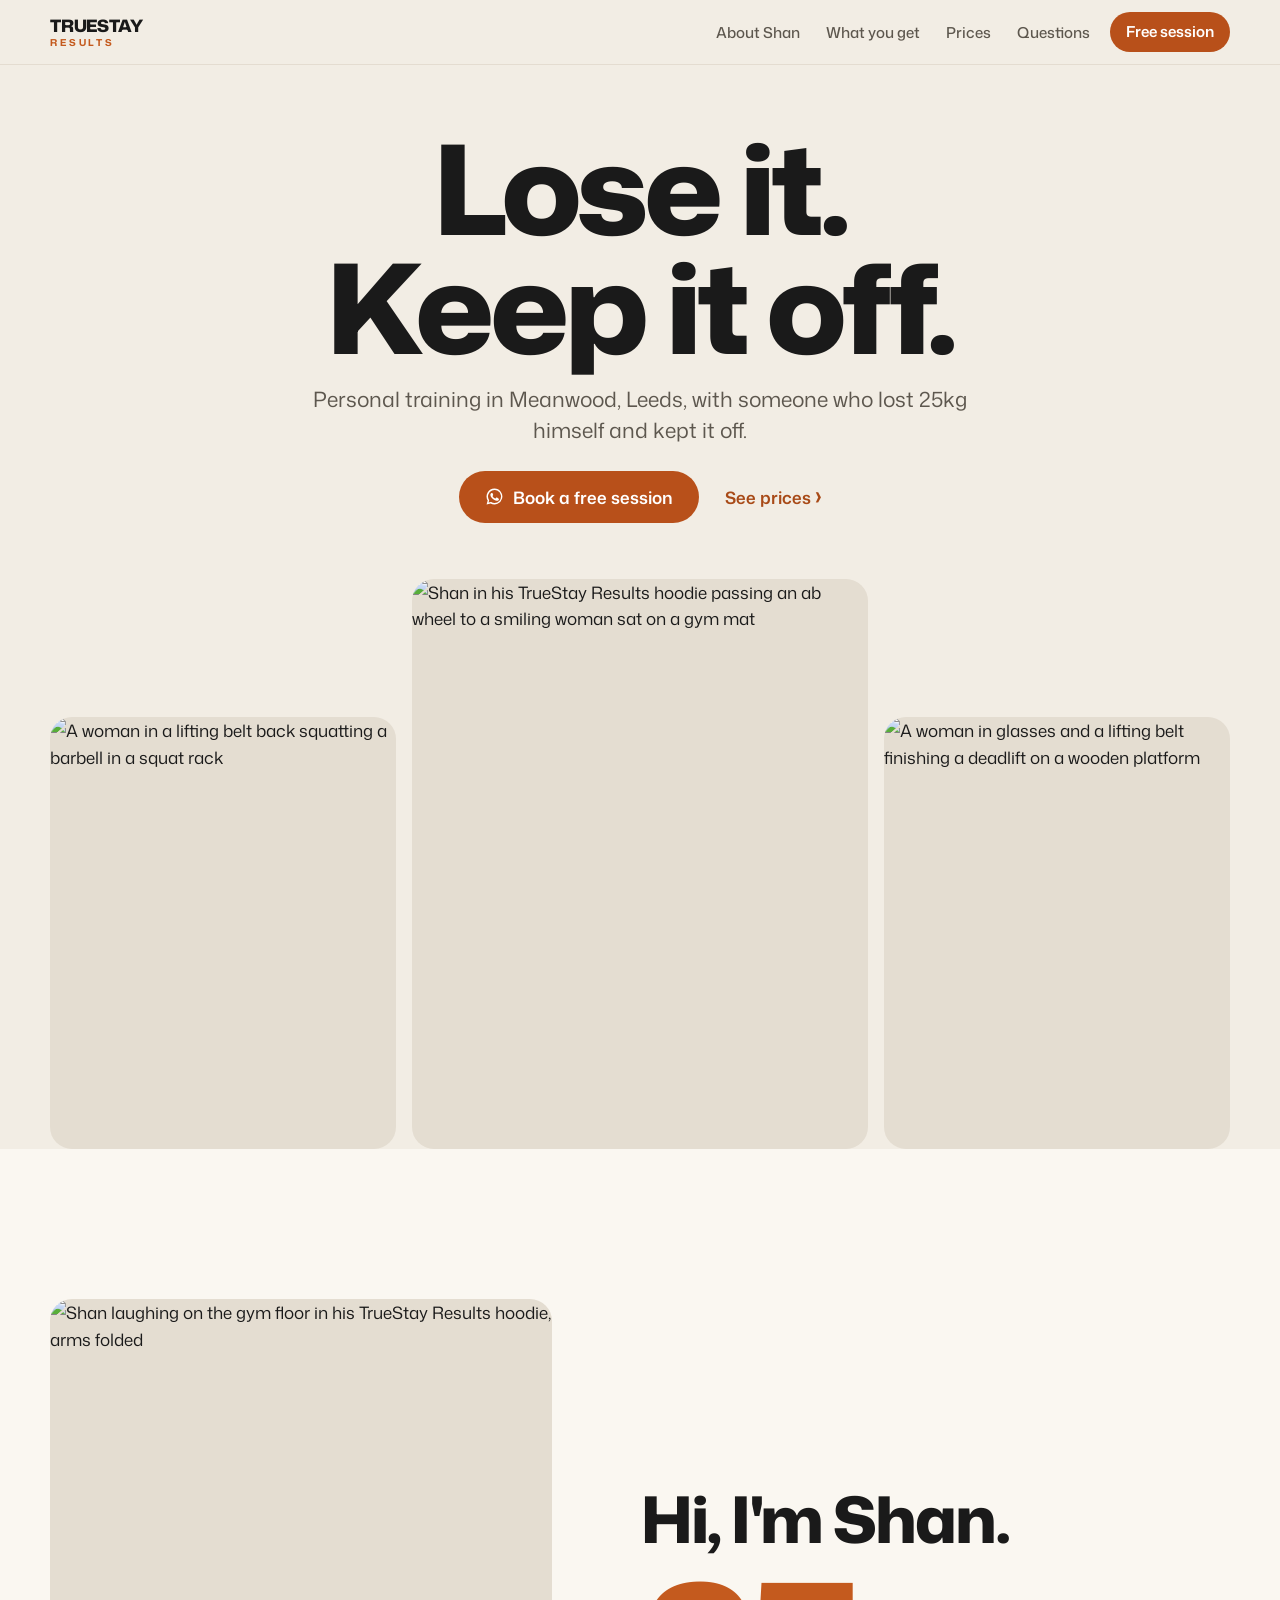
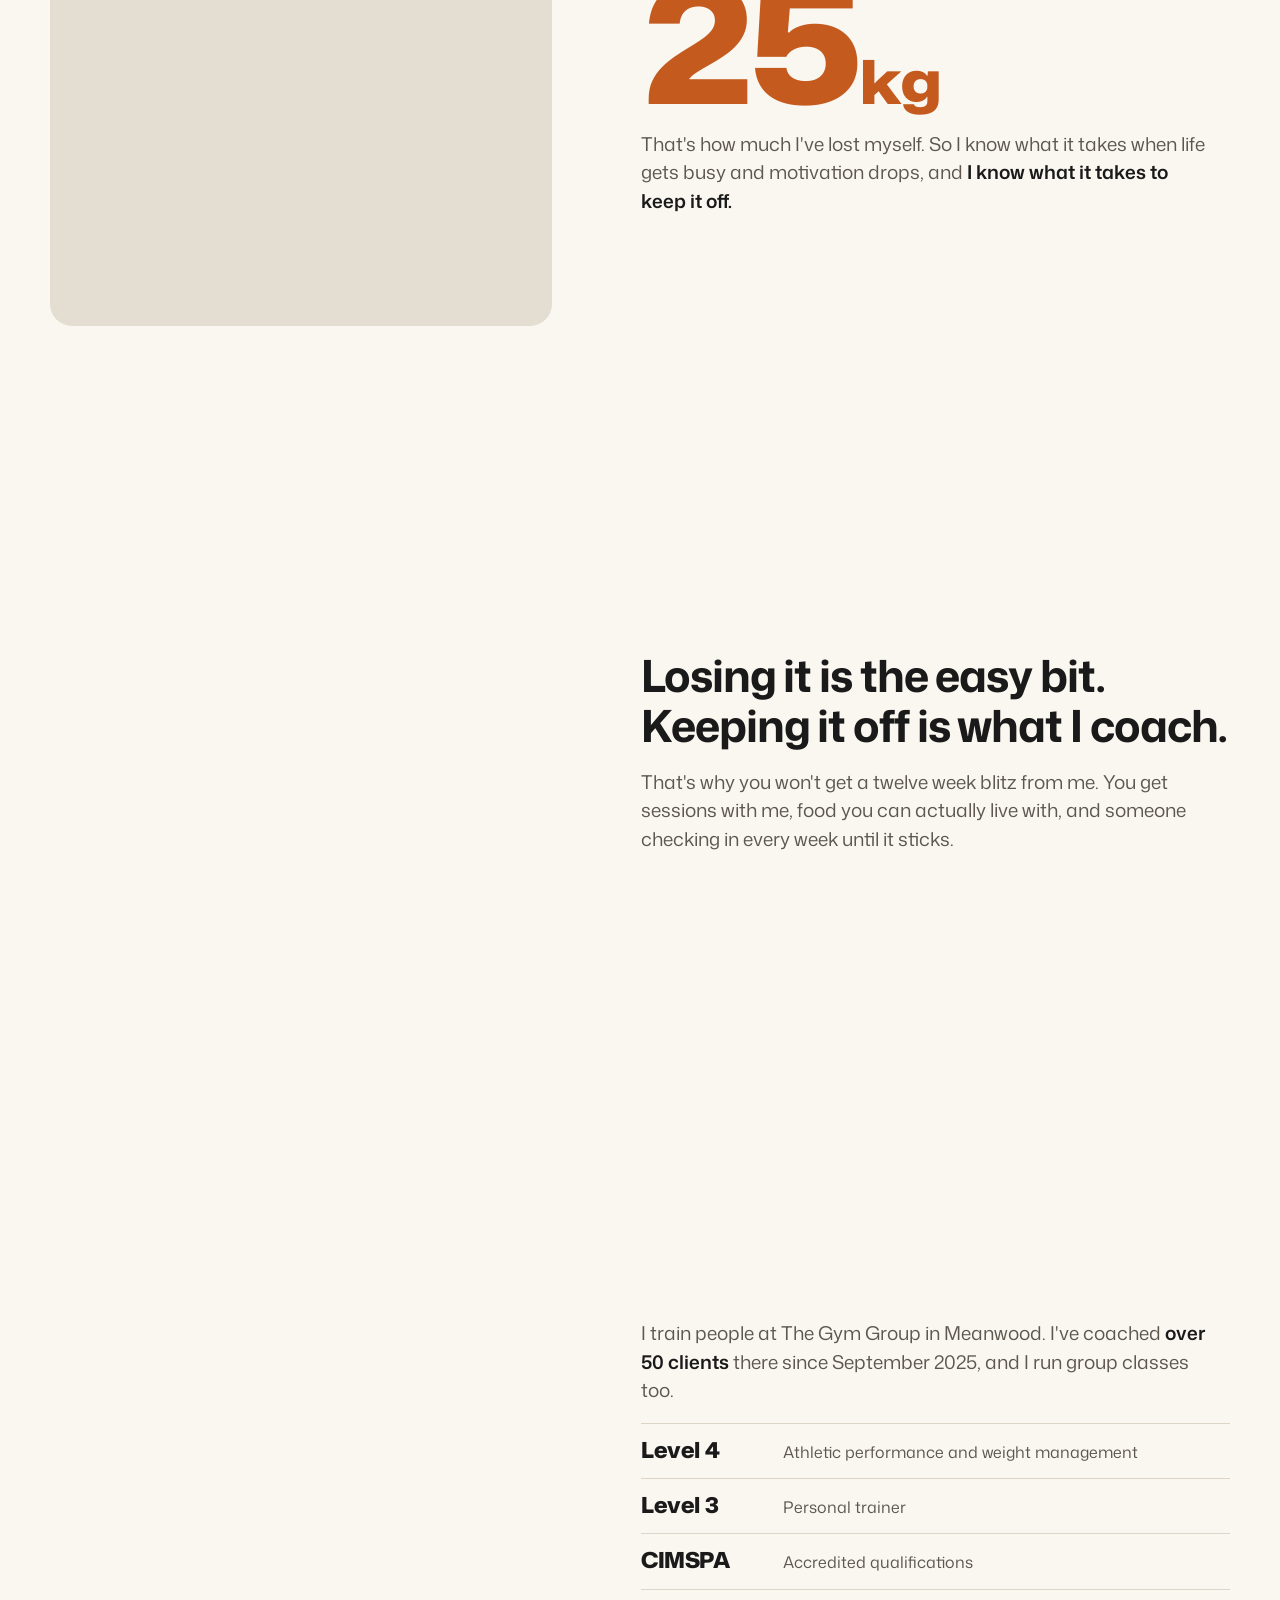
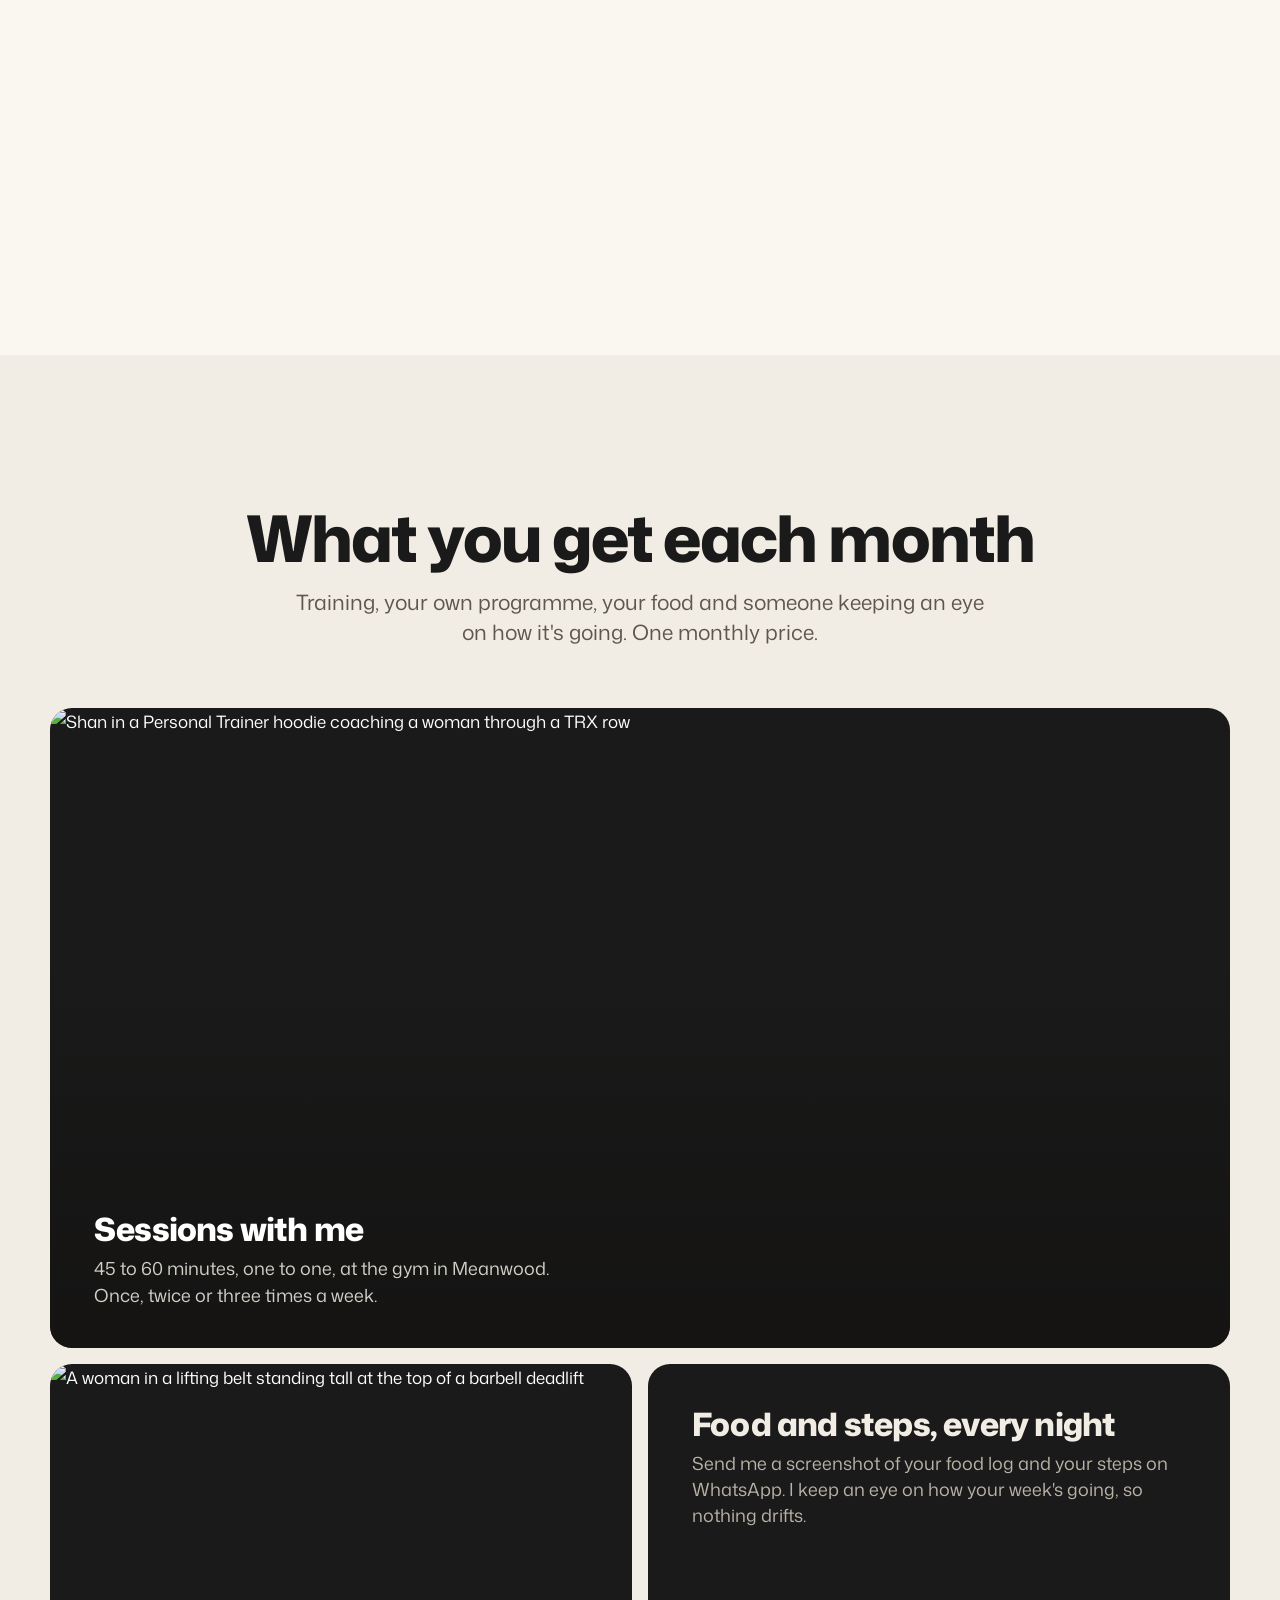
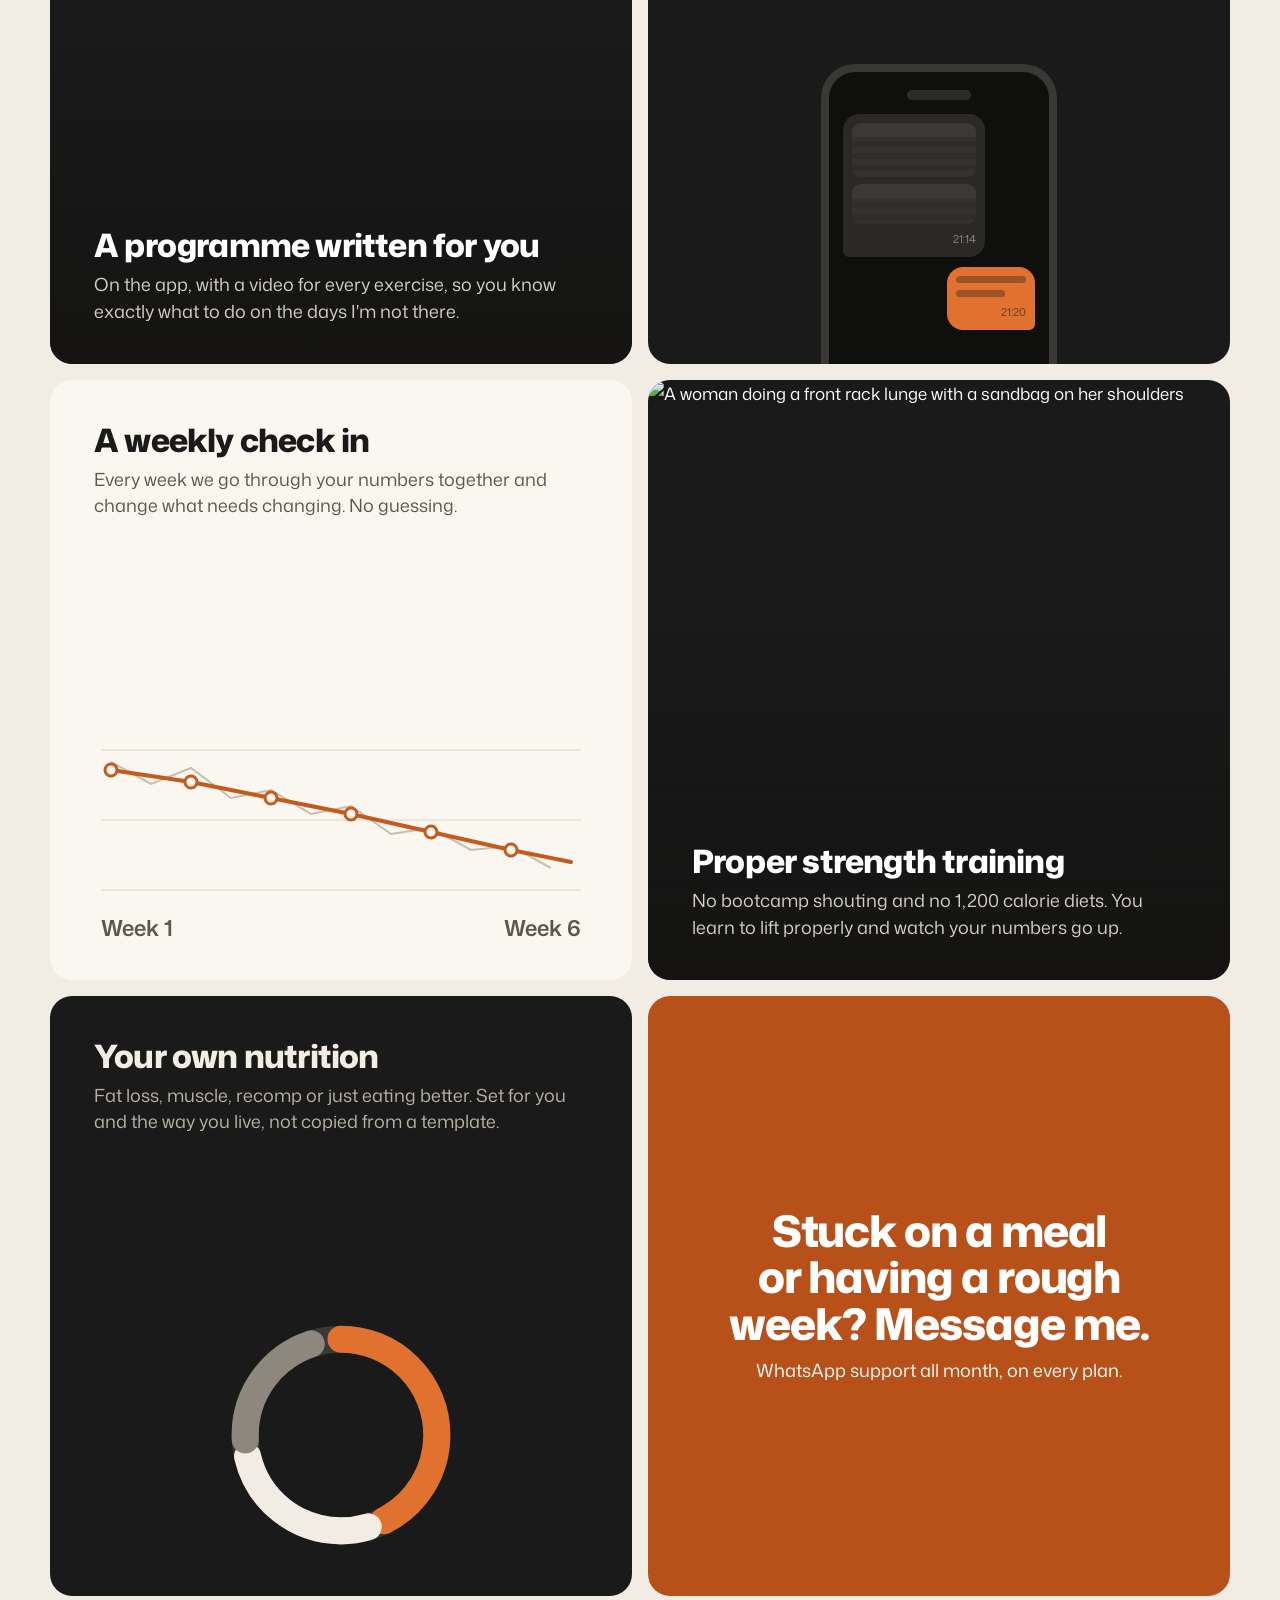
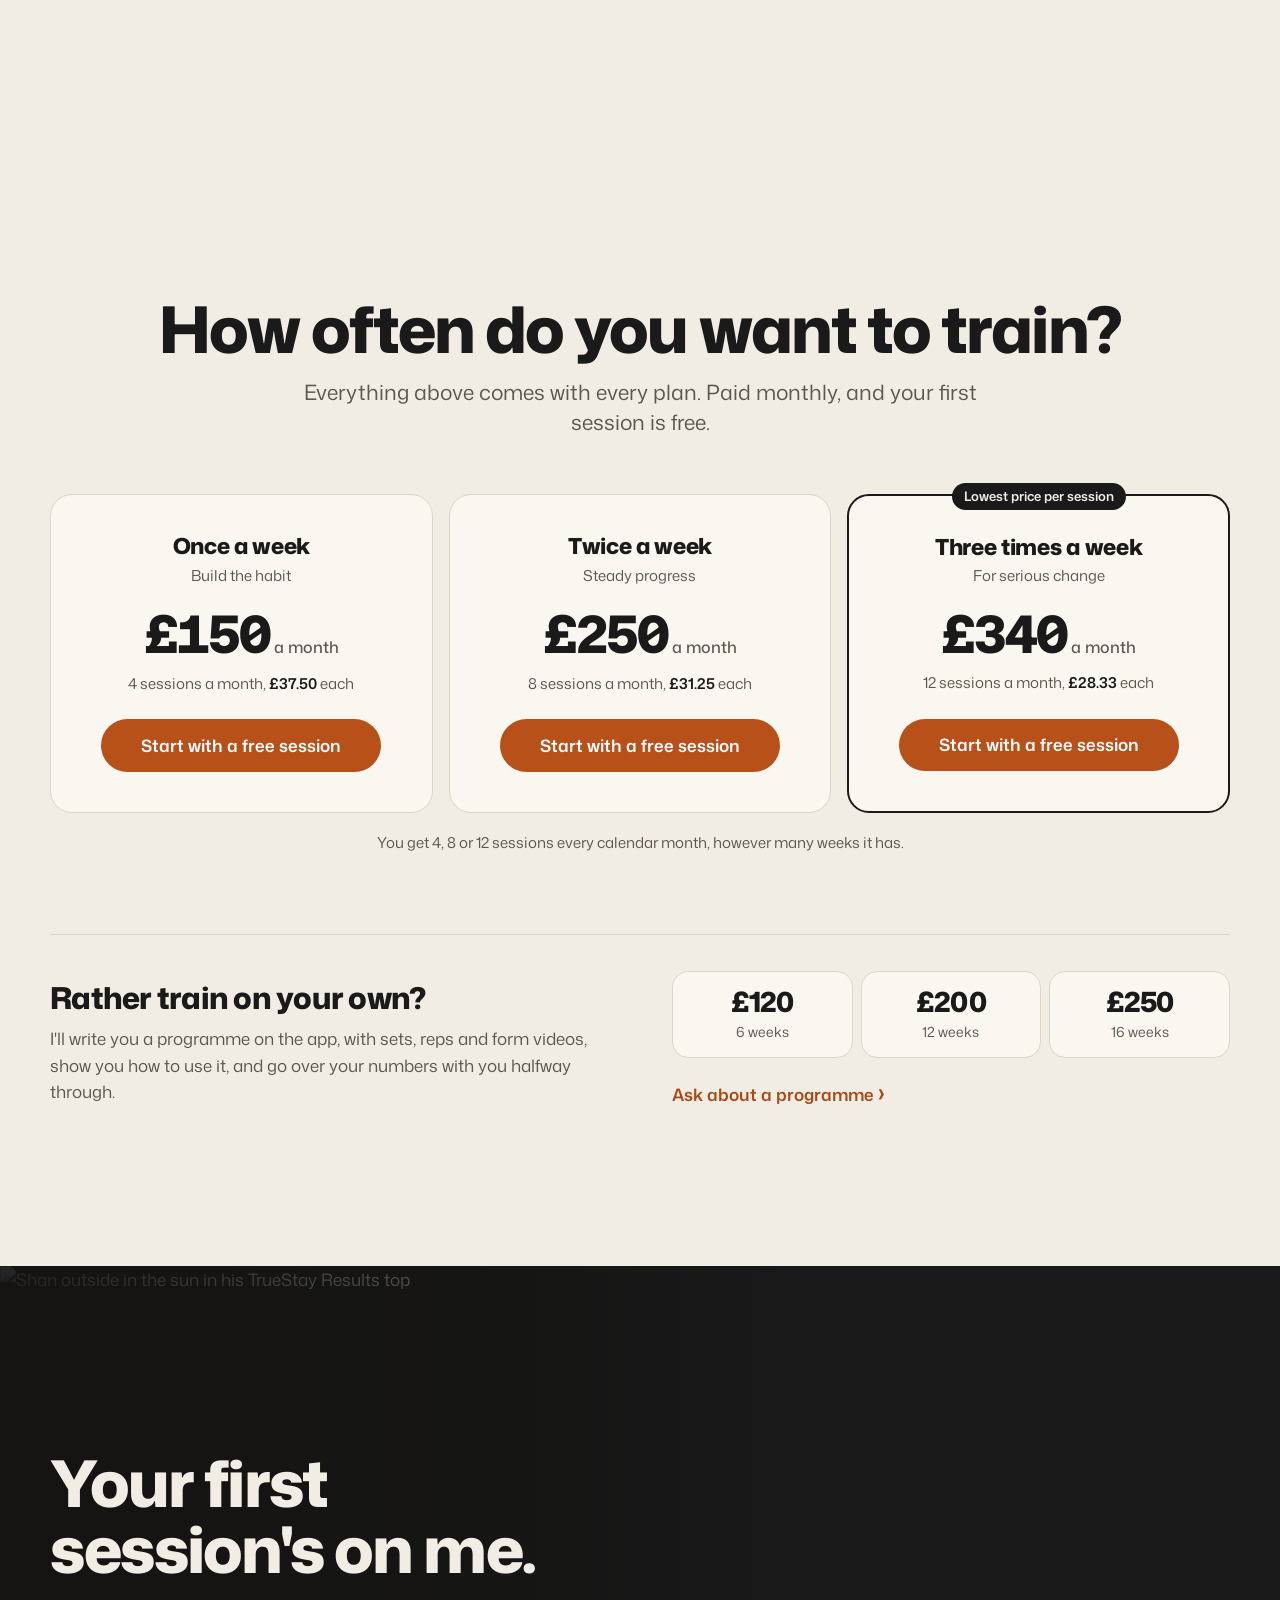
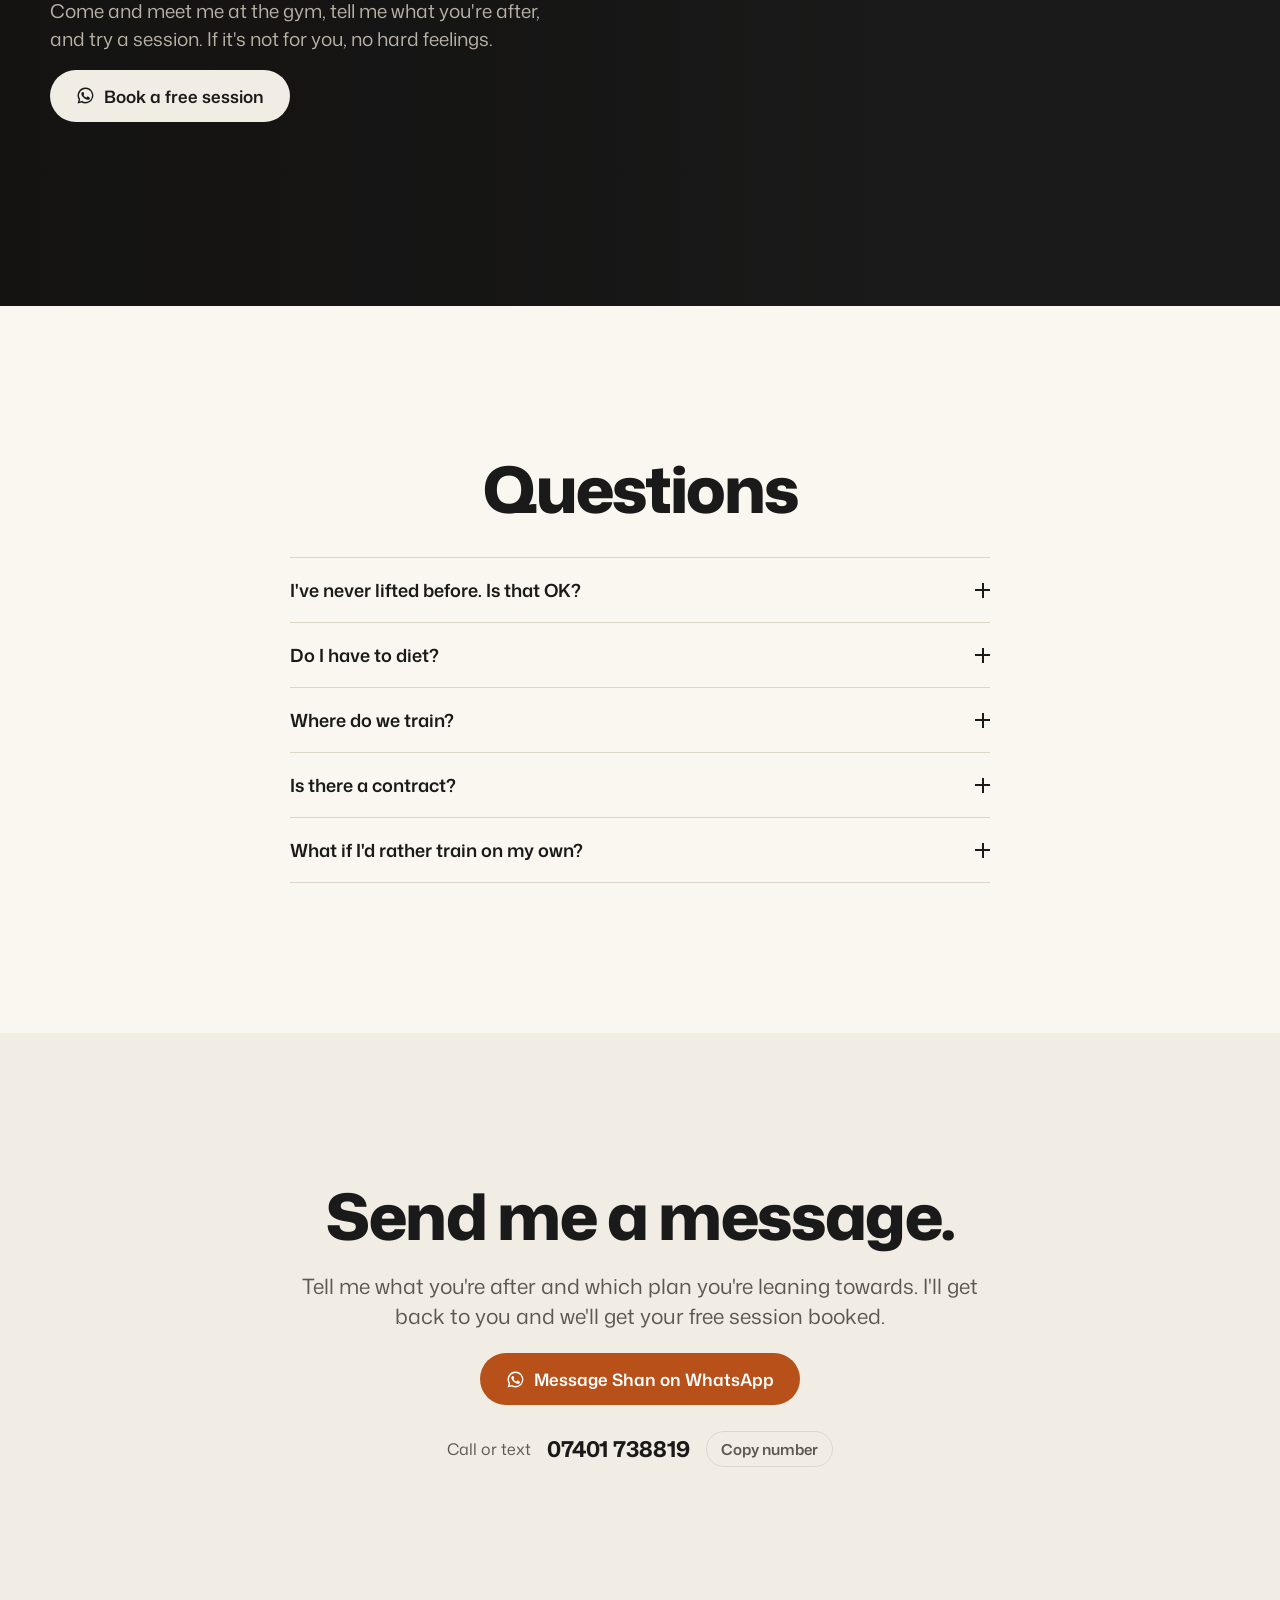
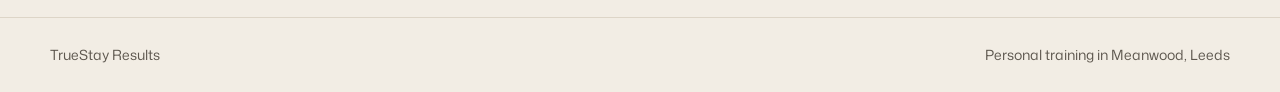
==== commit 0554a824: "Coaching page v3: lighter, photo led, Apple paced rebuild from the research report One idea per scre" ====
--- a/public/coaching/index.html
+++ b/public/coaching/index.html
@@ -4,10 +4,10 @@
 <meta charset="utf-8">
 <meta name="viewport" content="width=device-width, initial-scale=1, viewport-fit=cover">
 <title>TrueStay Results: personal training in Meanwood, Leeds</title>
-<meta name="description" content="One to one personal training, nutrition and weekly coaching with Shan at The Gym Group, Meanwood, Leeds. From £150 a month, and your first session is free.">
+<meta name="description" content="Personal training in Meanwood, Leeds, with Shan, who lost 25kg himself and kept it off. Sessions, your own programme, nutrition and weekly check ins from £150 a month. Your first session is free.">
 <link rel="canonical" href="https://truestaytuesday.com/coaching/">
 <meta property="og:title" content="TrueStay Results: personal training in Meanwood, Leeds">
-<meta property="og:description" content="Lose the weight, get strong and keep it off. Training, nutrition and weekly check ins in one monthly plan. Your first session is free.">
+<meta property="og:description" content="Lose it. Keep it off. One to one training, your own programme, nutrition and weekly check ins. Your first session is free.">
 <meta property="og:image" content="https://truestaytuesday.com/coaching/share.jpg?v=2">
 <meta property="og:image:width" content="1200">
 <meta property="og:image:height" content="630">
@@ -16,335 +16,282 @@
 <meta property="og:type" content="website">
 <meta property="og:locale" content="en_GB">
 <meta name="twitter:card" content="summary_large_image">
-<meta name="theme-color" content="#1A1A1A">
-<link rel="preload" as="image" href="/coaching/img/squat-960.webp" imagesrcset="/coaching/img/squat-640.webp 640w, /coaching/img/squat-960.webp 960w, /coaching/img/squat-1280.webp 1280w" imagesizes="(min-width: 900px) 44vw, 100vw" fetchpriority="high">
+<meta name="theme-color" content="#F2EDE4">
+<link rel="preload" as="image" href="/coaching/img/shan-client-960.webp" imagesrcset="/coaching/img/shan-client-640.webp 640w, /coaching/img/shan-client-960.webp 960w, /coaching/img/shan-client-1280.webp 1280w" imagesizes="(min-width: 700px) 34vw, 100vw" fetchpriority="high">
 <link rel="preconnect" href="https://fonts.googleapis.com">
 <link rel="preconnect" href="https://fonts.gstatic.com" crossorigin>
-<link rel="stylesheet" href="https://fonts.googleapis.com/css2?family=Anton&family=Archivo:wdth,wght@62..125,400..800&display=swap">
+<link rel="stylesheet" href="https://fonts.googleapis.com/css2?family=Mona+Sans:wdth,wght@75..125,400..900&display=swap">
 <style>
-  /* TrueStay Results coaching page.
-     Gym poster: Anton statements split by short orange rules (from Shan's own creative), real photos all in one grade,
-     charcoal for the story, off-white for the practical part (how it starts, plans, prices). */
+  /* TrueStay Results coaching page, v3.
+     Apple pacing: one idea per screen, a big real image, few words, the same two actions throughout.
+     Light and photo led, in the brand's own off-white, charcoal and burnt orange. One family, Mona Sans,
+     extra bold and a touch wide for headlines. Motion: the hero settling on load, the story scroll,
+     tiles fading in once, reviews drifting. All of it off for anyone who has asked for less motion. */
   :root {
+    --paper: #F2EDE4;
+    --paper-2: #FAF7F1;
+    --line: #DDD5C7;
     --char: #1A1A1A;
-    --char-2: #232220;
-    --char-3: #2E2C29;
-    --paper: #F2EDE4;
-    --paper-2: #E8E1D5;
-    --ember: #E0712F;   /* orange on charcoal: rules, buttons, small accents */
-    --brand: #C45A1E;   /* brand burnt orange on off-white: big type and rules only */
-    --rust: #A84A17;    /* orange text at body size on off-white */
-    --bg: var(--char);
-    --fg: var(--paper);
-    --muted: #ABA499;
-    --line: #3A3733;
-    --accent: var(--ember);
-    --display: "Anton", Impact, "Arial Narrow Bold", sans-serif;
-    --body: "Archivo", "Helvetica Neue", Arial, sans-serif;
-    --gutter: clamp(16px, 5vw, 48px);
-    --head: 64px;
-    --ease: cubic-bezier(.2, .8, .2, 1);
-    color-scheme: dark;
-  }
-  .paper { --bg: var(--paper); --fg: var(--char); --muted: #5D574E; --line: #D3CABB; --accent: var(--brand); background: var(--bg); color: var(--fg); color-scheme: light; }
-
+    --char-2: #262523;
+    --ink: #1A1A1A;
+    --muted: #5D574E;
+    --on-dark: #F2EDE4;
+    --on-dark-muted: #B9B2A6;
+    --brand: #C45A1E;   /* big type and marks on light */
+    --act: #B8501A;     /* buttons: white text passes at 5.0:1 */
+    --act-hi: #A84A17;
+    --rust: #A84A17;    /* orange text at body size on light, 4.9:1 */
+    --ember: #E0712F;   /* orange on charcoal */
+    --sans: "Mona Sans", "Helvetica Neue", Arial, sans-serif;
+    --gutter: clamp(16px, 5vw, 40px);
+    --head: 56px;
+    --r: 22px;
+    --ease: cubic-bezier(.2, .7, .2, 1);
+    color-scheme: light;
+  }
   * { box-sizing: border-box; }
   html { scroll-behavior: smooth; -webkit-text-size-adjust: 100%; }
-  body {
-    margin: 0; background: var(--char); color: var(--paper);
-    font: 400 17px/1.6 var(--body); font-stretch: 100%;
-    overflow-x: clip; -webkit-font-smoothing: antialiased;
-  }
-  img { display: block; max-width: 100%; height: auto; }
+  body { margin: 0; background: var(--paper); color: var(--ink); font: 400 17px/1.55 var(--sans); font-stretch: 100%; overflow-x: clip; -webkit-font-smoothing: antialiased; }
+  img, video { display: block; max-width: 100%; height: auto; }
   a { color: inherit; }
   button { font: inherit; color: inherit; }
-  :focus-visible { outline: 3px solid var(--accent); outline-offset: 3px; }
-  .wrap { width: 100%; max-width: calc(1160px + 2 * var(--gutter)); margin-inline: auto; padding-inline: var(--gutter); }
+  p { margin: 0; }
+  :focus-visible { outline: 3px solid var(--act); outline-offset: 3px; border-radius: 4px; }
+  .wrap { width: 100%; max-width: calc(1180px + 2 * var(--gutter)); margin-inline: auto; padding-inline: var(--gutter); }
   section { scroll-margin-top: var(--head); }
-  .skip { position: absolute; left: 12px; top: -60px; z-index: 50; background: var(--ember); color: var(--char); padding: 10px 14px; font-weight: 700; text-decoration: none; }
-  .skip:focus { top: 12px; }
+  .skip { position: absolute; left: 12px; top: -80px; z-index: 60; background: var(--char); color: var(--paper); padding: 10px 14px; border-radius: 10px; font-weight: 600; text-decoration: none; }
+  .skip:focus { top: 10px; }
 
   /* type */
-  h1, h2 { font-family: var(--display); font-weight: 400; text-transform: uppercase; letter-spacing: .005em; line-height: .9; margin: 0; text-wrap: balance; }
-  h2 { font-size: clamp(46px, 12.4vw, 92px); }
-  h3 { margin: 0; font: 700 19px/1.3 var(--body); }
-  p { margin: 0; }
-  .lede { font-size: 18px; line-height: 1.55; color: var(--muted); max-width: 34em; }
-  .lede strong { color: var(--fg); font-weight: 600; }
-  .rule { display: block; width: 56px; height: 5px; background: var(--accent); }
-
-  /* buttons */
-  .btn {
-    display: inline-flex; align-items: center; justify-content: center; gap: 10px;
-    min-height: 56px; padding: 0 24px; border-radius: 3px; border: 2px solid transparent;
-    font: 700 17px/1.2 var(--body); font-stretch: 92%; text-decoration: none; text-align: center; cursor: pointer;
-    transition: background-color .15s, border-color .15s, color .15s, transform .15s var(--ease);
-  }
+  h1, h2, h3 { margin: 0; font-family: var(--sans); font-weight: 800; font-stretch: 104%; letter-spacing: -0.03em; line-height: 1.02; text-wrap: balance; }
+  h2 { font-size: clamp(32px, 8.4vw, 64px); }
+  h3 { font-size: clamp(24px, 5.6vw, 32px); letter-spacing: -0.025em; }
+  .sub { font-size: clamp(18px, 4.6vw, 21px); line-height: 1.45; color: var(--muted); max-width: 34em; text-wrap: pretty; }
+  .center { text-align: center; margin-inline: auto; }
+
+  /* actions: one primary, one quiet link, the same pair everywhere */
+  .btn { display: inline-flex; align-items: center; justify-content: center; gap: 9px; min-height: 52px; padding: 0 26px; border-radius: 999px; border: 0; font: 600 17px/1.2 var(--sans); text-decoration: none; cursor: pointer; white-space: nowrap; transition: background-color .2s, transform .15s var(--ease); }
   .btn:active { transform: scale(.97); }
-  .btn svg { width: 20px; height: 20px; flex: none; }
-  .btn.solid { background: var(--ember); color: var(--char); }
-  .btn.solid:hover { background: #EA8443; }
-  .btn.ghost { background: transparent; color: var(--fg); border-color: color-mix(in srgb, var(--fg) 38%, transparent); }
-  .btn.ghost:hover { border-color: var(--fg); }
-  .btn.dark { background: var(--char); color: var(--paper); }
-  .btn.dark:hover { background: #2F2D2A; }
-  .btn.small { min-height: 44px; padding: 0 16px; font-size: 15px; }
+  .btn svg { width: 19px; height: 19px; flex: none; }
+  .btn.primary { background: var(--act); color: #fff; }
+  .btn.primary:hover { background: var(--act-hi); }
+  .btn.light { background: var(--paper); color: var(--char); }
+  .btn.light:hover { background: #fff; }
+  .btn.small { min-height: 40px; padding: 0 16px; font-size: 15px; }
+  .more { position: relative; display: inline-flex; align-items: center; gap: 4px; min-height: 44px; font: 600 17px/1.2 var(--sans); color: var(--rust); text-decoration: none; }
+  .more::after { content: "\203A"; font-size: 1.3em; line-height: 1; transform: translateY(-1px); }
+  .more:hover { text-decoration: underline; text-underline-offset: 4px; }
+  .on-dark .more, .more.on-dark { color: var(--ember); }
+  .actions { display: flex; flex-wrap: wrap; align-items: center; justify-content: center; gap: 10px 26px; }
 
   /* header */
-  .top { position: sticky; top: 0; z-index: 30; background: color-mix(in srgb, var(--char) 88%, transparent); -webkit-backdrop-filter: blur(12px); backdrop-filter: blur(12px); padding-top: env(safe-area-inset-top, 0px); }
-  .top-in { height: var(--head); display: flex; align-items: center; justify-content: space-between; gap: 16px; }
-  .mark { text-decoration: none; display: inline-grid; justify-items: center; line-height: 1; flex: none; }
-  .mark b { font: 800 19px/1 var(--body); font-stretch: 100%; letter-spacing: .01em; padding-bottom: 4px; border-bottom: 1.5px solid var(--paper); }
-  .mark span { font: 700 10px/1 var(--body); letter-spacing: .34em; margin-right: -.34em; color: var(--ember); margin-top: 5px; }
-  .nav { display: flex; gap: 30px; margin-left: auto; font: 600 15px/1 var(--body); }
-  .nav a { text-decoration: none; color: var(--muted); padding: 14px 0; }
-  .nav a:hover { color: var(--paper); }
+  .top { position: sticky; top: 0; z-index: 40; padding-top: env(safe-area-inset-top, 0px); background: color-mix(in srgb, var(--paper) 82%, transparent); -webkit-backdrop-filter: saturate(1.4) blur(14px); backdrop-filter: saturate(1.4) blur(14px); border-bottom: 1px solid color-mix(in srgb, var(--line) 70%, transparent); }
+  .top-in { height: var(--head); display: flex; align-items: center; gap: 20px; }
+  .mark { display: inline-grid; justify-items: start; text-decoration: none; line-height: 1; flex: none; }
+  .mark b { font: 800 17px/1 var(--sans); font-stretch: 112%; letter-spacing: -0.01em; }
+  .mark span { font: 700 9.5px/1 var(--sans); font-stretch: 112%; letter-spacing: .3em; color: var(--brand); margin-top: 4px; }
+  .nav { display: flex; gap: 26px; margin-left: auto; font: 500 15px/1 var(--sans); }
+  .nav a { text-decoration: none; color: var(--muted); padding: 12px 0; }
+  .nav a:hover { color: var(--ink); }
   .top .btn { display: none; }
-  /* phones: just Prices up top, the booking bar at the bottom does the rest */
-  @media (max-width: 899px) { .nav a:not(.keep) { display: none; } .nav a.keep { color: var(--paper); padding: 14px 4px; } }
-  @media (min-width: 900px) { :root { --head: 76px; } .top .btn { display: inline-flex; margin-left: 18px; } }
+  @media (max-width: 899px) { .nav a:not(.keep) { display: none; } .nav a.keep { color: var(--ink); font-weight: 600; padding: 12px 2px; } }
+  @media (min-width: 900px) { :root { --head: 64px; } .top .btn { display: inline-flex; } }
 
   /* hero */
-  .hero { position: relative; }
-  .hero-pic { margin: 0 calc(var(--gutter) * -1); position: relative; overflow: hidden; background: var(--char-2); }
-  .hero-pic img { width: 100%; aspect-ratio: 5 / 6; object-fit: cover; object-position: 50% 42%; animation: settle 1.8s var(--ease) both; }
-  .hero-pic::after { content: ""; position: absolute; inset: auto 0 0 0; height: 46%; background: linear-gradient(to top, var(--char) 8%, color-mix(in srgb, var(--char) 55%, transparent) 55%, transparent); pointer-events: none; }
-  .hero-copy { position: relative; margin-top: -30vw; padding-bottom: 56px; display: grid; gap: 22px; justify-items: start; }
-  .stack { font-size: min(14.2vw, 92px); line-height: .9; }
-  .stack .ln { display: block; overflow: hidden; padding-bottom: .02em; }
-  .stack .ln > span { display: inline-block; animation: rise .9s var(--ease) both; }
-  .stack .ln:nth-child(2) > span { animation-delay: .1s; }
-  .stack .ln:nth-child(3) > span { animation-delay: .2s; }
-  .stack .rl { display: block; width: 56px; height: 5px; background: var(--ember); margin: .17em 0 .19em; transform-origin: 0 50%; animation: grow .6s .45s var(--ease) both; }
-  .hero-copy .lede, .hero-copy .ctas, .proof { animation: fade .7s .5s var(--ease) both; }
-  .hero-copy .lede { color: #CFC8BC; }
-  .ctas { display: flex; flex-wrap: wrap; gap: 10px; width: 100%; }
-  .ctas .btn { flex: 1 1 auto; white-space: nowrap; }
-  .proof { list-style: none; margin: 0; padding: 0; display: flex; flex-wrap: wrap; gap: 8px 22px; font: 600 15px/1.3 var(--body); color: var(--paper); }
-  .proof li { display: flex; align-items: center; gap: 9px; }
-  .proof li::before { content: ""; width: 8px; height: 8px; background: var(--ember); flex: none; }
-  @keyframes rise { from { transform: translateY(104%); } to { transform: none; } }
-  @keyframes fade { from { opacity: 0; transform: translateY(10px); } to { opacity: 1; transform: none; } }
-  @keyframes grow { from { transform: scaleX(0); } to { transform: none; } }
+  .hero { padding-top: clamp(28px, min(7vw, 7vh), 72px); }
+  .hero h1 { font-size: clamp(44px, min(17.5vw, 16vh), 124px); font-stretch: 110%; letter-spacing: -0.035em; line-height: .96; text-align: center; }
+  .hero h1 span { display: block; }
+  .hero .sub { margin-top: 18px; }
+  .hero .actions { margin-top: 26px; }
+  .hero-media { margin-top: clamp(28px, 6vw, 56px); display: grid; }
+  .hero-media figure { margin: 0; overflow: hidden; background: #E4DDD1; }
+  .hero-media img, .hero-media video { width: 100%; height: 100%; object-fit: cover; }
+  .hero-media .main img, .hero-media .main video { aspect-ratio: 4 / 5; object-position: 50% 30%; }
+  .hero-media .side { display: none; }
+  @media (min-width: 700px) {
+    .hero-media { grid-template-columns: 1fr 1.32fr 1fr; gap: 16px; align-items: end; max-width: calc(1180px + 2 * var(--gutter)); margin-inline: auto; padding-inline: var(--gutter); }
+    .hero-media figure { border-radius: var(--r); }
+    .hero-media .side { display: block; }
+    .hero-media .side img { aspect-ratio: 4 / 5; }
+  }
+  /* the one load moment: words up, picture settles */
+  .hero h1 span, .hero .sub, .hero .actions { animation: up .8s var(--ease) both; }
+  .hero h1 span:nth-child(2) { animation-delay: .08s; }
+  .hero .sub { animation-delay: .18s; }
+  .hero .actions { animation-delay: .26s; }
+  .hero-media .main img, .hero-media .main video { animation: settle 1.6s var(--ease) both; }
+  .hero-media .side { animation: up 1s .3s var(--ease) both; }
+  @keyframes up { from { opacity: 0; transform: translateY(18px); } to { opacity: 1; transform: none; } }
   @keyframes settle { from { transform: scale(1.06); } to { transform: none; } }
-  @media (min-width: 600px) and (max-width: 899px) {
-    .hero-pic img { aspect-ratio: 4 / 3; object-position: 50% 38%; }
-    .hero-copy { margin-top: -150px; }
-  }
-  /* side by side on desktops, and on phones turned sideways */
-  @media (min-width: 900px), (orientation: landscape) and (max-height: 560px) and (min-width: 600px) {
-    .hero-in { display: grid; grid-template-columns: minmax(0, 1.08fr) minmax(0, .92fr); gap: clamp(40px, 5vw, 80px); align-items: center; padding-block: 40px 88px; min-height: min(900px, calc(100svh - var(--head))); }
-    .hero-pic { order: 2; margin: 0; border-radius: 3px; }
-    .hero-pic img { aspect-ratio: 4 / 5; max-height: max(300px, calc(100svh - var(--head) - 96px)); object-position: 50% 45%; }
-    .hero-pic::after { display: none; }
-    .hero-copy { order: 1; margin: 0; padding: 0; gap: 26px; }
-    .stack { font-size: clamp(60px, 6.1vw, 92px); }
-    .ctas { max-width: 600px; }
-    .ctas .btn { flex: 0 1 auto; }
-  }
-
-  /* phones turned sideways: smaller statements, photo starts at the top */
-  @media (orientation: landscape) and (max-height: 560px) and (min-width: 600px) and (max-width: 1100px) {
-    .hero-in { align-items: start; padding-block: 24px 56px; min-height: 0; }
-    .stack { font-size: clamp(38px, 10.5svh, 56px); }
-    .hero-pic { position: sticky; top: calc(var(--head) + 12px); }
-    .hero-pic img { max-height: calc(100svh - var(--head) - 36px); }
-  }
 
   /* sections */
-  .sec { padding-block: clamp(80px, 13vw, 136px); }
-  .sec + .sec:not(.paper), .hero + .sec { border-top: 1px solid var(--line); }
-  .paper + .sec { border-top: 0; }
-  .head { display: grid; gap: 20px; margin-bottom: clamp(36px, 6vw, 56px); }
-  .pair { display: grid; gap: 40px; }
+  .band { padding-block: clamp(84px, 14vw, 150px); }
+  .band.soft { background: var(--paper-2); }
+
+  /* story: the photo stays while the story scrolls past */
+  .story-in { display: grid; gap: 40px; }
+  .story-pic { margin: 0; border-radius: var(--r); overflow: hidden; background: #E4DDD1; }
+  .story-pic img { width: 100%; aspect-ratio: 4 / 5; object-fit: cover; object-position: 50% 20%; }
+  .step { display: grid; gap: 18px; align-content: center; }
+  .step + .step { margin-top: 64px; }
+  .step .kg { display: flex; align-items: baseline; gap: 6px; font: 800 clamp(96px, 30vw, 168px)/.85 var(--sans); font-stretch: 118%; letter-spacing: -0.05em; color: var(--brand); font-variant-numeric: tabular-nums; }
+  .step .kg small { font-size: .36em; letter-spacing: -0.02em; }
+  .step p { font-size: 19px; line-height: 1.5; color: var(--muted); max-width: 30em; }
+  .step p strong { color: var(--ink); font-weight: 600; }
+  .step .quote { font: 700 clamp(28px, 7vw, 44px)/1.12 var(--sans); font-stretch: 100%; letter-spacing: -0.025em; color: var(--ink); max-width: 18em; text-wrap: balance; }
+  .creds { margin: 0; display: grid; border-top: 1px solid var(--line); }
+  .creds div { display: grid; grid-template-columns: 7.5em minmax(0, 1fr); gap: 14px; align-items: baseline; padding: 15px 0; border-bottom: 1px solid var(--line); }
+  .creds dt { font: 800 22px/1 var(--sans); font-stretch: 108%; letter-spacing: -0.02em; }
+  .creds dd { margin: 0; color: var(--muted); font-size: 16px; line-height: 1.4; }
   @media (min-width: 900px) {
-    .pair { grid-template-columns: minmax(0, .9fr) minmax(0, 1.1fr); gap: clamp(48px, 6vw, 96px); align-items: center; }
-    .pair.flip > :first-child { order: 2; }
-  }
-  .pic { margin: 0; position: relative; overflow: hidden; background: var(--char-2); border-radius: 3px; }
-  .pic img { width: 100%; aspect-ratio: 4 / 5; object-fit: cover; }
-  .plate {
-    position: absolute; left: 10px; bottom: 10px; right: 10px; width: fit-content; max-width: calc(100% - 20px);
-    background: rgba(26, 26, 26, .72); -webkit-backdrop-filter: blur(6px); backdrop-filter: blur(6px);
-    color: var(--paper); font: 600 14px/1.3 var(--body); padding: 8px 12px; border-radius: 2px;
-  }
-
-  /* coach */
-  .coach-copy { display: grid; gap: 22px; align-content: center; min-width: 0; }
-  .quote { font: 400 clamp(30px, 7.6vw, 46px)/1.02 var(--display); text-transform: uppercase; color: var(--paper); max-width: 16em; }
-  .coach-copy .body { display: grid; gap: 14px; color: var(--muted); font-size: 17px; max-width: 34em; }
-  .creds { margin: 6px 0 0; display: grid; }
-  .creds > div { display: grid; grid-template-columns: 7.2em minmax(0, 1fr); gap: 16px; align-items: baseline; padding: 14px 0; border-top: 1px solid var(--line); }
-  .creds > div:last-child { border-bottom: 1px solid var(--line); }
-  .creds dt { font: 400 28px/1 var(--display); color: var(--ember); text-transform: uppercase; }
-  .creds dd { margin: 0; font-size: 15.5px; line-height: 1.4; }
-
-  /* how I coach: poster and photos */
-  .strip {
-    display: grid; grid-auto-flow: column; grid-auto-columns: min(76vw, 340px); gap: 12px;
-    overflow-x: auto; overscroll-behavior-x: contain; scroll-snap-type: x mandatory; scroll-padding-inline: var(--gutter);
-    padding-inline: var(--gutter); padding-bottom: 6px; scrollbar-width: none;
-  }
-  .strip::-webkit-scrollbar { display: none; }
-  .strip figure { margin: 0; scroll-snap-align: start; position: relative; overflow: hidden; border-radius: 3px; background: var(--char-2); }
-  .strip img { width: 100%; aspect-ratio: 3 / 4; object-fit: cover; }
-  .strip-hint { margin-top: 14px; font-size: 14px; color: var(--muted); }
+    .story-in { grid-template-columns: minmax(0, .92fr) minmax(0, 1.08fr); gap: clamp(48px, 7vw, 110px); align-items: start; }
+    .story-pic { position: sticky; top: calc(var(--head) + 40px); }
+    .story-pic img { max-height: calc(100vh - var(--head) - 80px); }
+    .step { min-height: min(78vh, 720px); }
+    .step + .step { margin-top: 0; }
+  }
+
+  /* what you get: Apple style tiles */
+  .get-head { display: grid; gap: 16px; margin-bottom: clamp(36px, 6vw, 60px); }
+  .tiles { display: grid; gap: 12px; max-width: calc(1180px + 2 * var(--gutter)); margin-inline: auto; }
+  .tile { position: relative; overflow: hidden; min-height: 520px; display: flex; flex-direction: column; background: var(--paper-2); color: var(--ink); }
+  .tile .copy { position: relative; z-index: 2; padding: 34px 26px 0; display: grid; gap: 10px; max-width: 34em; }
+  .tile .copy p { font-size: 18px; line-height: 1.45; color: var(--muted); }
+  .tile.dark { background: var(--char); color: var(--on-dark); }
+  .tile.dark .copy p { color: var(--on-dark-muted); }
+  .tile.photo { color: #fff; justify-content: flex-end; background: var(--char); }
+  .tile.photo img { position: absolute; inset: 0; width: 100%; height: 100%; object-fit: cover; }
+  .tile.photo::before { content: ""; position: absolute; inset: 0; z-index: 1; background: linear-gradient(to top, rgba(20, 19, 18, .86) 0%, rgba(20, 19, 18, .45) 34%, rgba(20, 19, 18, 0) 60%); }
+  .tile.photo .copy { padding: 0 26px 30px; }
+  .tile.photo .copy p { color: rgba(242, 237, 228, .86); }
+  .tile .art { margin-top: auto; display: grid; place-items: end center; padding: 28px 26px 0; }
+  .tile:not(.photo) { min-height: 0; }
+  .tile:not(.photo) .art { padding-top: 36px; }
+  .tile:not(.photo) .art .trend { margin-bottom: 30px; }
+  .tile.say { justify-content: center; padding: 64px 0; background: var(--act); color: #fff; }
+  .tile.say .copy { padding-block: 0; max-width: none; }
+  .tile.say h3 { font-size: clamp(30px, 7.4vw, 44px); line-height: 1.06; max-width: 11em; margin-inline: auto; }
+  .tile.say .copy p { color: #fff; }
+  @media (min-width: 760px) {
+    .tiles { grid-template-columns: 1fr 1fr; gap: 16px; padding-inline: var(--gutter); }
+    .tile, .tile:not(.photo) { border-radius: var(--r); min-height: 600px; }
+    .tile.wide { grid-column: 1 / -1; min-height: 560px; }
+    .tile .copy { padding: 44px 44px 0; }
+    .tile.photo .copy { padding: 0 44px 40px; }
+    .tile.say { padding: 0; }
+    .tile.say .copy { padding-inline: 32px; }
+    .tile.say h3 { font-size: clamp(28px, 3.4vw, 44px); }
+  }
+  @media (min-width: 1100px) { .tile.wide { min-height: 640px; } }
+  /* tiles fade in once, in reading order (only when script runs and motion is on) */
+  .js-motion .tile { opacity: 0; transform: translateY(26px); transition: opacity .55s var(--ease), transform .55s var(--ease); transition-delay: calc(var(--k, 0) * 90ms); }
+  .js-motion .tile.in { opacity: 1; transform: none; }
+
+  /* drawings */
+  .phone { width: 236px; height: 300px; border-radius: 34px 34px 0 0; border: 8px solid #3A3835; border-bottom: 0; background: #0F0F0E; padding: 18px 14px 0; display: grid; align-content: start; gap: 10px; }
+  .phone .bar { height: 10px; width: 64px; border-radius: 6px; background: #2C2B29; justify-self: center; margin-bottom: 4px; }
+  .bub { justify-self: start; width: 74%; border-radius: 16px 16px 16px 6px; background: #2A2927; padding: 9px; display: grid; gap: 7px; }
+  .bub .shot { height: 54px; border-radius: 9px; background: linear-gradient(#3B3936 0 14px, transparent 14px), repeating-linear-gradient(#34322F 0 6px, transparent 6px 12px); background-color: #2F2D2A; }
+  .bub .shot.b { height: 40px; }
+  .bub i { font-style: normal; font-size: 11px; color: #8D877D; justify-self: end; }
+  .bub.me { justify-self: end; width: 46%; border-radius: 16px 16px 6px 16px; background: var(--ember); }
+  .bub.me .ln { height: 7px; border-radius: 4px; background: rgba(26, 26, 26, .35); }
+  .bub.me .ln + .ln { width: 70%; }
+  .bub.me i { color: rgba(26, 26, 26, .62); }
+  .trend { width: min(100%, 520px); }
+  .trend .grid line { stroke: var(--line); stroke-width: 1; }
+  .trend .raw { fill: none; stroke: #C9BFAE; stroke-width: 2; }
+  .trend .avg { fill: none; stroke: var(--brand); stroke-width: 4; stroke-linecap: round; stroke-linejoin: round; }
+  .trend .dot { fill: var(--paper-2); stroke: var(--brand); stroke-width: 3; }
+  .trend text { font: 600 22px var(--sans); fill: var(--muted); }
+  .donut { width: min(62%, 250px); margin-bottom: 36px; }
+
+  /* reviews: real quotes only, drifting slowly; hidden until there are some */
+  .reviews[hidden] { display: none; }
+  .rv-track { display: flex; gap: 14px; width: max-content; animation: drift var(--dur, 60s) linear infinite; }
+  .rv-wrap { overflow: hidden; margin-top: 40px; mask-image: linear-gradient(to right, transparent, #000 6%, #000 94%, transparent); }
+  .rv-wrap:hover .rv-track, .rv-wrap:focus-within .rv-track, .rv-wrap.hold .rv-track { animation-play-state: paused; }
+  .rv { margin: 0; width: min(78vw, 380px); flex: none; background: var(--paper-2); border: 1px solid var(--line); border-radius: var(--r); padding: 24px; display: grid; gap: 14px; align-content: start; }
+  .rv q { font-size: 18px; line-height: 1.45; quotes: none; }
+  .rv b { font-weight: 700; }
+  .rv span { color: var(--muted); font-size: 15px; }
+  @keyframes drift { to { transform: translateX(calc(-50% - 7px)); } }
+
+  /* prices */
+  .plans { display: grid; gap: 12px; margin-top: clamp(36px, 6vw, 56px); }
+  .plan { background: var(--paper-2); border: 1px solid var(--line); border-radius: var(--r); padding: 30px 26px; display: grid; gap: 6px; justify-items: center; text-align: center; position: relative; }
+  .plan.best { border: 2px solid var(--char); }
+  .plan .tag { position: absolute; top: -13px; left: 50%; transform: translateX(-50%); background: var(--char); color: var(--paper); font: 600 13px/1 var(--sans); padding: 7px 12px; border-radius: 999px; white-space: nowrap; }
+  .plan h3 { font-size: 22px; letter-spacing: -0.015em; }
+  .plan .for { color: var(--muted); font-size: 15px; }
+  .plan .price { margin-top: 14px; font: 800 52px/1 var(--sans); font-stretch: 106%; letter-spacing: -0.04em; font-variant-numeric: tabular-nums; }
+  .plan .price small { font: 500 16px/1 var(--sans); letter-spacing: 0; color: var(--muted); margin-left: 4px; }
+  .plan .per { color: var(--muted); font-size: 15px; margin-top: 6px; }
+  .plan .per b { color: var(--ink); font-weight: 600; }
+  .plan .btn { margin-top: 18px; width: 100%; max-width: 280px; }
+  .price-note { margin-top: 18px; font-size: 15px; color: var(--muted); text-align: center; text-wrap: pretty; }
+  @media (min-width: 900px) { .plans { grid-template-columns: repeat(3, minmax(0, 1fr)); gap: 16px; } .plan { padding: 40px 28px; } }
+  @media (max-width: 899px) { .plans { max-width: 520px; margin-inline: auto; } }
+  @media (max-width: 359px) { .plan { padding-inline: 16px; } .plan .btn { padding-inline: 18px; } }
+  .solo { margin-top: clamp(48px, 8vw, 80px); border-top: 1px solid var(--line); padding-top: 36px; display: grid; gap: 20px; }
+  .solo h3 { font-size: clamp(24px, 5.6vw, 30px); }
+  .solo p { color: var(--muted); max-width: 36em; }
+  .solo-row { display: grid; grid-template-columns: repeat(3, minmax(0, 1fr)); gap: 8px; }
+  .solo-row div { background: var(--paper-2); border: 1px solid var(--line); border-radius: 16px; padding: 14px 8px; text-align: center; }
+  .solo-row b { display: block; font: 800 28px/1.1 var(--sans); font-stretch: 104%; letter-spacing: -0.03em; }
+  .solo-row span { color: var(--muted); font-size: 14px; }
+  .solo .more { justify-self: start; }
+  @media (min-width: 900px) { .solo { grid-template-columns: minmax(0, 1fr) minmax(0, 1fr); column-gap: 64px; align-items: center; } .solo .left { display: grid; gap: 12px; } .solo .right { display: grid; gap: 14px; } }
+  @media (max-width: 899px) { .solo .left, .solo .right { display: grid; gap: 14px; } }
+
+  /* first session band */
+  .free { position: relative; background: var(--char); color: var(--on-dark); overflow: hidden; }
+  .free figure { margin: 0; }
+  .free img { width: 100%; aspect-ratio: 4 / 3; object-fit: cover; object-position: 46% 30%; }
+  .free .copy { padding: 36px var(--gutter) 64px; display: grid; gap: 16px; justify-items: start; max-width: 40em; }
+  .free .copy p { color: var(--on-dark-muted); font-size: 19px; line-height: 1.5; }
   @media (min-width: 900px) {
-    .strip { grid-auto-flow: row; grid-template-columns: repeat(4, minmax(0, 1fr)); grid-auto-columns: auto; overflow: visible; max-width: calc(1160px + 2 * var(--gutter)); margin-inline: auto; gap: 16px; }
-    .strip-hint { display: none; }
-  }
-
-  /* included */
-  .incl { list-style: none; margin: 0; padding: 0; }
-  .incl li { position: relative; padding: 18px 0 18px 28px; border-top: 1px solid var(--line); display: grid; gap: 4px; }
-  .incl li:last-child { border-bottom: 1px solid var(--line); }
-  .incl li::before { content: ""; position: absolute; left: 0; top: 29px; width: 14px; height: 4px; background: var(--ember); }
-  .incl p { color: var(--muted); font-size: 16px; }
-  .incl-copy { display: grid; gap: 22px; min-width: 0; }
-
-  /* how it starts */
-  .steps { list-style: none; margin: 0; padding: 0; display: grid; gap: 0; counter-reset: s; }
-  .steps li { display: grid; grid-template-columns: 64px minmax(0, 1fr); gap: 4px 12px; padding: 22px 0; border-top: 2px solid var(--fg); counter-increment: s; }
-  .steps li::before { content: counter(s); grid-row: span 2; font: 400 56px/.85 var(--display); color: var(--accent); }
-  .steps p { color: var(--muted); font-size: 16px; }
-  @media (min-width: 760px) {
-    .steps { grid-template-columns: repeat(4, minmax(0, 1fr)); gap: 28px; }
-    .steps li { grid-template-columns: 1fr; gap: 10px; padding-top: 18px; }
-    .steps li::before { grid-row: auto; font-size: 72px; margin-bottom: 10px; }
-  }
-
-  /* plans */
-  .plans-head { margin-top: clamp(80px, 12vw, 120px); }
-  .picker { display: grid; grid-template-columns: repeat(3, minmax(0, 1fr)); gap: 8px; margin-bottom: 10px; }
-  .seg {
-    background: var(--paper-2); border: 2px solid #CDC3B3; border-radius: 3px; cursor: pointer;
-    padding: 14px 6px 12px; display: grid; justify-items: center; gap: 4px; text-align: center; color: var(--char);
-    transition: background-color .2s var(--ease), border-color .2s, color .2s, transform .15s var(--ease);
-  }
-  .seg:hover { border-color: var(--char); }
-  .seg:active { transform: scale(.97); }
-  .seg .sn { font: 400 50px/.95 var(--display); }
-  .seg .sl { font: 600 13px/1.2 var(--body); color: var(--muted); }
-  .seg .sp { font: 700 15px/1 var(--body); font-variant-numeric: tabular-nums; }
-  .seg[aria-pressed="true"] { background: var(--char); border-color: var(--char); color: var(--paper); }
-  .seg[aria-pressed="true"] .sn { color: var(--ember); }
-  .seg[aria-pressed="true"] .sl { color: #CFC8BC; }
-
-  .panel { display: grid; gap: 32px; background: var(--char); color: var(--paper); border-radius: 3px; padding: 26px 22px; --line: #3A3733; --muted: #ABA499; }
-  .sum { display: grid; gap: 18px; align-content: start; min-width: 0; }
-  .tag { font: 700 15px/1.2 var(--body); color: var(--ember); }
-  .count { display: flex; align-items: flex-end; gap: 14px; }
-  .count .n { font: 400 104px/.8 var(--display); font-variant-numeric: tabular-nums; }
-  .count .u { font: 700 17px/1.25 var(--body); padding-bottom: 2px; }
-  .count .u small { display: block; font: 400 15px/1.3 var(--body); color: var(--muted); margin-top: 4px; }
-  .pop { animation: pop .5s var(--ease); }
-  @keyframes pop { from { transform: translateY(18px); opacity: 0; } to { transform: none; opacity: 1; } }
-  .price { display: flex; align-items: baseline; justify-content: space-between; gap: 8px 16px; flex-wrap: wrap; padding-top: 18px; border-top: 1px solid var(--line); font-variant-numeric: tabular-nums; }
-  .amt { font: 400 66px/1 var(--display); }
-  .amt small { font: 500 15px/1 var(--body); color: var(--muted); margin-left: 6px; }
-  .per { font-size: 15px; color: var(--muted); }
-  .per b { color: var(--paper); }
-  .save { margin-top: -6px; font: 700 15px/1.3 var(--body); color: var(--ember); }
-  .save.base { color: var(--muted); font-weight: 600; }
-  .sum .btn { width: 100%; }
-  .month { min-width: 0; }
-  .month-head { display: flex; justify-content: space-between; align-items: baseline; flex-wrap: wrap; gap: 8px 16px; margin-bottom: 14px; }
-  .month-head b { font: 400 26px/1 var(--display); text-transform: uppercase; }
-  .legend { display: flex; gap: 14px; font-size: 14px; color: var(--muted); }
-  .legend span { display: inline-flex; align-items: center; gap: 6px; }
-  .k { width: 12px; height: 12px; display: inline-block; }
-  .k.s { background: var(--ember); }
-  .k.c { border: 2px solid var(--paper); border-radius: 50%; }
-  .grid { display: grid; grid-template-columns: repeat(7, minmax(0, 1fr)); gap: 5px; }
-  .dow { text-align: center; font: 700 12px/1 var(--body); color: var(--muted); padding-bottom: 5px; }
-  .d { aspect-ratio: 1; border-radius: 2px; background: var(--char-3); position: relative; display: grid; place-items: center; overflow: hidden; }
-  .d::after { content: ""; position: absolute; inset: 0; background: var(--ember); transform: translateY(101%); transition: transform .45s var(--ease); transition-delay: calc(var(--i, 0) * 40ms); }
-  .d.s::after { transform: none; }
-  .d.c::before { content: ""; width: 40%; aspect-ratio: 1; border: 2px solid var(--paper); border-radius: 50%; }
-  .month-note { margin-top: 14px; font-size: 15px; color: var(--muted); }
-  .month-note b { color: var(--paper); font-weight: 600; }
-  .note { margin-top: 16px; font-size: 14.5px; color: var(--muted); max-width: 62em; }
-  @media (min-width: 900px) { .panel { grid-template-columns: minmax(0, 1fr) minmax(0, 1.05fr); gap: 56px; padding: 40px; align-items: center; } }
-
-  .solo { margin-top: 40px; border-top: 2px solid var(--char); padding-top: 28px; display: grid; gap: 18px; }
-  .solo h3 { font: 400 clamp(32px, 8vw, 48px)/.95 var(--display); text-transform: uppercase; }
-  .solo p { color: var(--muted); max-width: 40em; }
-  .solo-prices { list-style: none; margin: 0; padding: 0; display: grid; grid-template-columns: repeat(3, minmax(0, 1fr)); gap: 8px; }
-  .solo-prices li { background: var(--paper-2); border-radius: 3px; padding: 14px 10px 12px; display: grid; gap: 2px; text-align: center; }
-  .solo-prices b { font: 600 14px/1.2 var(--body); color: var(--muted); }
-  .solo-prices span { font: 400 36px/1 var(--display); color: var(--char); font-variant-numeric: tabular-nums; }
-  .solo .btn { justify-self: start; }
-  @media (min-width: 900px) {
-    .solo { grid-template-columns: minmax(0, 1fr) minmax(0, 1fr); column-gap: 64px; align-items: center; }
-    .solo .copy-side { display: grid; gap: 14px; }
-    .solo .buy-side { display: grid; gap: 14px; }
-  }
-  @media (max-width: 899px) { .solo .copy-side, .solo .buy-side { display: grid; gap: 14px; } }
-
-  /* free session: cartoon Shan, hand waves from the wrist */
-  .free { display: grid; gap: 28px; grid-template-areas: "head" "pic" "body"; }
-  .free .head { grid-area: head; margin: 0; }
-  .free .body { grid-area: body; display: grid; gap: 22px; justify-items: start; }
-  .bmwrap { grid-area: pic; min-width: 0; }
-  @media (min-width: 900px) {
-    .free { grid-template-columns: minmax(0, 1fr) minmax(0, 1.15fr); grid-template-areas: "head pic" "body pic"; column-gap: 72px; align-items: end; }
-    .free .body { align-self: start; }
-  }
-  .bm { position: relative; aspect-ratio: 1451 / 1084; max-width: 100%; overflow: hidden; border-radius: 3px; background: var(--char-2); cursor: pointer; -webkit-tap-highlight-color: transparent; }
-  .bm > img { position: absolute; max-width: none; height: auto; pointer-events: none; user-select: none; }
-  .bm .base { inset: 0; width: 100%; height: 100%; }
-  .bm .hand { left: 12.13%; top: 24.908%; width: 17.574%; transform-origin: 43.137% 93.496%; animation: wave 3.4s ease-in-out infinite; will-change: transform; }
-  .bm .cuff { left: 16.058%; top: 53.875%; width: 7.236%; }
-  .bm.hi .hand { animation: wave-hi 1.2s ease-in-out 1; }
-  @keyframes wave { 0%, 52%, 100% { transform: rotate(0deg); } 8% { transform: rotate(15deg); } 17% { transform: rotate(-9deg); } 26% { transform: rotate(14deg); } 35% { transform: rotate(-7deg); } 44% { transform: rotate(9deg); } }
-  @keyframes wave-hi { 0%, 100% { transform: rotate(0deg); } 12%, 44%, 76% { transform: rotate(16deg); } 28%, 60%, 90% { transform: rotate(-11deg); } }
-  .say { position: absolute; left: 62%; top: 6%; width: 35%; z-index: 2; display: block; transform-origin: 12% 100%; }
-  .say svg { display: block; width: 100%; height: auto; overflow: visible; animation: bob 3.4s ease-in-out infinite; filter: drop-shadow(0 4px 0 rgba(0, 0, 0, .28)); }
-  .say:hover svg, .say:focus-visible svg { animation-play-state: paused; }
-  @keyframes bob { 0%, 100% { transform: translateY(0); } 50% { transform: translateY(-5%); } }
+    .free { min-height: 640px; display: grid; align-items: center; }
+    .free figure { position: absolute; inset: 0; }
+    .free img { height: 100%; aspect-ratio: auto; object-position: 60% 30%; }
+    .free::after { content: ""; position: absolute; inset: 0; background: linear-gradient(to right, rgba(20, 19, 18, .92) 0%, rgba(20, 19, 18, .7) 38%, rgba(20, 19, 18, 0) 70%); }
+    .free .copy { position: relative; z-index: 2; padding: 80px 0; margin-left: max(var(--gutter), calc((100vw - 1180px) / 2)); max-width: 30em; }
+  }
 
   /* questions */
-  .faq-in { display: grid; gap: 36px; }
-  @media (min-width: 900px) { .faq-in { grid-template-columns: minmax(0, .8fr) minmax(0, 1.2fr); gap: 72px; align-items: start; } .faq-in .head { position: sticky; top: calc(var(--head) + 32px); } }
-  .qs { border-top: 1px solid var(--line); }
+  .faq-in { max-width: 780px; margin-inline: auto; }
+  .qs { margin-top: 36px; border-top: 1px solid var(--line); }
   .qs details { border-bottom: 1px solid var(--line); }
-  .qs summary { list-style: none; cursor: pointer; display: flex; justify-content: space-between; align-items: center; gap: 18px; padding: 20px 0; font: 700 18px/1.35 var(--body); }
+  .qs summary { list-style: none; cursor: pointer; display: flex; align-items: center; justify-content: space-between; gap: 18px; min-height: 64px; padding: 16px 0; font: 600 18px/1.35 var(--sans); }
   .qs summary::-webkit-details-marker { display: none; }
-  .qs summary::after { content: ""; flex: none; width: 16px; height: 16px; background: linear-gradient(var(--ember), var(--ember)) center / 100% 3px no-repeat, linear-gradient(var(--ember), var(--ember)) center / 3px 100% no-repeat; transition: transform .25s var(--ease); }
+  .qs summary::after { content: ""; flex: none; width: 15px; height: 15px; background: linear-gradient(var(--ink), var(--ink)) center / 100% 2px no-repeat, linear-gradient(var(--ink), var(--ink)) center / 2px 100% no-repeat; transition: transform .25s var(--ease); }
   .qs details[open] summary::after { transform: rotate(45deg); }
-  .qs details p { padding: 0 34px 22px 0; color: var(--muted); max-width: 40em; }
-  .qs details p a { color: var(--paper); }
+  .qs details p { padding: 0 32px 22px 0; color: var(--muted); }
+  .qs details p a { color: var(--rust); }
 
   /* last call */
-  .final .wrap { display: grid; gap: 24px; justify-items: start; }
-  .final .lede { max-width: 30em; }
-  .final .btn { width: 100%; max-width: 460px; }
-  .numrow { width: 100%; max-width: 460px; display: flex; align-items: center; justify-content: space-between; gap: 12px; flex-wrap: wrap; border: 1px solid var(--line); padding: 14px 16px; border-radius: 3px; }
-  .numrow .lbl { display: block; font: 600 14px/1 var(--body); color: var(--muted); margin-bottom: 8px; }
-  .numrow .num { font: 400 30px/1 var(--display); letter-spacing: .03em; text-decoration: none; }
-  .copy { font: 700 15px/1 var(--body); background: transparent; cursor: pointer; border: 1.5px solid var(--line); border-radius: 3px; min-height: 44px; padding: 0 14px; transition: border-color .2s, background-color .2s, color .2s; }
-  .copy:hover { border-color: var(--paper); }
-  .copy.ok { background: var(--ember); border-color: var(--ember); color: var(--char); }
+  .last-in { display: grid; gap: 22px; justify-items: center; text-align: center; }
+  .last-in .btn { min-width: min(100%, 320px); }
+  .num { display: flex; flex-wrap: wrap; align-items: center; justify-content: center; gap: 8px 16px; margin-top: 4px; color: var(--muted); font-size: 16px; }
+  .num a { font: 700 22px/1 var(--sans); font-stretch: 104%; letter-spacing: -0.01em; color: var(--ink); text-decoration: none; }
+  .copy-num { position: relative; font: 600 15px/1 var(--sans); background: transparent; border: 1px solid var(--line); border-radius: 999px; min-height: 36px; padding: 0 14px; cursor: pointer; }
+  .copy-num::after { content: ""; position: absolute; inset: min(0px, calc((100% - 44px) / 2)); }
+  .copy-num.ok { background: var(--char); border-color: var(--char); color: var(--paper); }
 
   footer { border-top: 1px solid var(--line); padding-block: 26px calc(26px + 84px); font-size: 14px; color: var(--muted); }
   footer .wrap { display: flex; flex-wrap: wrap; gap: 6px 24px; justify-content: space-between; }
   @media (min-width: 900px) { footer { padding-bottom: 26px; } }
 
   /* phone booking bar */
-  .dock {
-    position: fixed; left: 0; right: 0; bottom: 0; z-index: 25;
-    padding: 10px var(--gutter) calc(10px + env(safe-area-inset-bottom, 0px));
-    background: color-mix(in srgb, var(--char) 92%, transparent); -webkit-backdrop-filter: blur(12px); backdrop-filter: blur(12px);
-    border-top: 1px solid var(--line);
-    transform: translateY(110%); transition: transform .35s var(--ease); visibility: hidden;
-  }
-  .dock.show { transform: none; visibility: visible; }
+  .dock { position: fixed; left: 0; right: 0; bottom: 0; z-index: 35; padding: 10px var(--gutter) calc(10px + env(safe-area-inset-bottom, 0px)); background: color-mix(in srgb, var(--paper) 86%, transparent); -webkit-backdrop-filter: saturate(1.4) blur(14px); backdrop-filter: saturate(1.4) blur(14px); border-top: 1px solid color-mix(in srgb, var(--line) 70%, transparent); transform: translateY(110%); visibility: hidden; transition: transform .35s var(--ease), visibility 0s .35s; }
+  .dock.show { transform: none; visibility: visible; transition: transform .35s var(--ease); }
   .dock .btn { width: 100%; }
   @media (min-width: 900px) { .dock { display: none; } }
 
   @media (prefers-reduced-motion: reduce) {
     html { scroll-behavior: auto; }
     *, *::before, *::after { animation: none !important; transition: none !important; }
+    .rv-wrap { overflow-x: auto; mask-image: none; }
   }
 </style>
 </head>
@@ -358,199 +305,200 @@
   <div class="wrap top-in">
     <a class="mark" href="#top" aria-label="TrueStay Results, back to the top"><b>TRUESTAY</b><span>RESULTS</span></a>
     <nav class="nav" aria-label="On this page">
-      <a href="#coach">About Shan</a>
+      <a href="#about">About Shan</a>
       <a href="#included">What you get</a>
-      <a class="keep" href="#plans">Prices</a>
+      <a href="#reviews" id="navReviews" hidden>Reviews</a>
+      <a class="keep" href="#prices">Prices</a>
       <a href="#faq">Questions</a>
     </nav>
-    <a class="btn solid small" data-wa="Hi Shan, I'd like to book my free session." href="https://wa.me/447401738819" target="_blank" rel="noopener">Free session</a>
+    <a class="btn primary small" data-wa="Hi Shan, I'd like to book my free session." href="https://wa.me/447401738819" target="_blank" rel="noopener">Free session</a>
   </div>
 </header>
 
 <main id="main">
   <section class="hero" id="top">
-    <div class="wrap hero-in">
-      <figure class="hero-pic">
-        <img src="/coaching/img/squat-960.webp" srcset="/coaching/img/squat-640.webp 640w, /coaching/img/squat-960.webp 960w, /coaching/img/squat-1280.webp 1280w" sizes="(min-width: 900px) 44vw, 100vw" width="960" height="1200" fetchpriority="high" alt="A woman in a lifting belt back squatting a barbell in a squat rack">
-      </figure>
-      <div class="hero-copy">
-        <h1 class="stack">
-          <span class="ln"><span>Lose the weight.</span></span>
-          <span class="rl" aria-hidden="true"></span>
-          <span class="ln"><span>Get strong.</span></span>
-          <span class="rl" aria-hidden="true"></span>
-          <span class="ln"><span>Keep it off.</span></span>
-        </h1>
-        <p class="lede">One to one personal training with Shan in Meanwood, Leeds. Your sessions, your programme, your nutrition and a weekly check in, all in one monthly plan.</p>
-        <div class="ctas" id="heroCtas">
-          <a class="btn solid" id="heroBook" data-wa="Hi Shan, I'd like to book my free session." href="https://wa.me/447401738819" target="_blank" rel="noopener"><svg><use href="#wa"/></svg>Book your free session</a>
-          <a class="btn ghost" href="#plans">See plans and prices</a>
-        </div>
-        <ul class="proof">
-          <li>First session free</li>
-          <li>Level 4 qualified</li>
-          <li>50+ clients coached</li>
-        </ul>
+    <div class="wrap">
+      <h1><span>Lose it.</span> <span>Keep it off.</span></h1>
+      <p class="sub center">Personal training in Meanwood, Leeds, with someone who lost 25kg himself and kept it off.</p>
+      <div class="actions">
+        <a class="btn primary" id="heroBook" data-wa="Hi Shan, I'd like to book my free session." href="https://wa.me/447401738819" target="_blank" rel="noopener"><svg><use href="#wa"/></svg>Book a free session</a>
+        <a class="more" href="#prices">See prices</a>
       </div>
     </div>
-  </section>
-
-  <section class="sec" id="coach">
-    <div class="wrap pair">
-      <figure class="pic">
-        <img src="/coaching/img/shan-client-960.webp" srcset="/coaching/img/shan-client-640.webp 640w, /coaching/img/shan-client-960.webp 960w, /coaching/img/shan-client-1280.webp 1280w" sizes="(min-width: 900px) 40vw, 100vw" width="960" height="1200" loading="lazy" alt="Shan in his TrueStay Results hoodie passing an ab wheel to a smiling woman sat on a gym mat">
-      </figure>
-      <div class="coach-copy">
-        <h2>Hi, I'm Shan.</h2>
-        <span class="rule"></span>
-        <p class="quote">Losing it is the easy bit. Keeping it off is what I coach.</p>
-        <div class="body">
-          <p>I lost 25kg myself, so I know what it takes when life gets busy and motivation drops. I've coached over 50 clients at The Gym Group in Meanwood since September 2025, and I run group classes there too.</p>
-          <p>That's why every plan comes with weekly check ins and WhatsApp support, not just the sessions.</p>
-        </div>
-        <dl class="creds">
-          <div><dt>25kg</dt><dd>Lost it myself, and kept it off</dd></div>
-          <div><dt>Level 4</dt><dd>Athletic performance and weight management</dd></div>
-          <div><dt>Level 3</dt><dd>Personal trainer</dd></div>
-          <div><dt>CIMSPA</dt><dd>Accredited qualifications</dd></div>
-        </dl>
+    <div class="hero-media">
+      <figure class="side"><img src="/coaching/img/squat-640.webp" srcset="/coaching/img/squat-640.webp 640w, /coaching/img/squat-960.webp 960w" sizes="(min-width: 1360px) 356px, 26vw" width="640" height="800" loading="lazy" alt="A woman in a lifting belt back squatting a barbell in a squat rack"></figure>
+      <figure class="main" id="heroMain"><img src="/coaching/img/shan-client-960.webp" srcset="/coaching/img/shan-client-640.webp 640w, /coaching/img/shan-client-960.webp 960w, /coaching/img/shan-client-1280.webp 1280w" sizes="(min-width: 700px) 34vw, 100vw" width="960" height="1200" fetchpriority="high" alt="Shan in his TrueStay Results hoodie passing an ab wheel to a smiling woman sat on a gym mat"></figure>
+      <figure class="side"><img src="/coaching/img/deadlift-2-480.webp" srcset="/coaching/img/deadlift-2-480.webp 480w, /coaching/img/deadlift-2-800.webp 800w" sizes="(min-width: 1360px) 356px, 26vw" width="480" height="640" loading="lazy" alt="A woman in glasses and a lifting belt finishing a deadlift on a wooden platform"></figure>
+    </div>
+  </section>
+
+  <section class="band soft" id="about">
+    <div class="wrap story-in">
+      <figure class="story-pic"><img src="/coaching/img/shan-laugh-601.webp" srcset="/coaching/img/shan-laugh-480.webp 480w, /coaching/img/shan-laugh-601.webp 601w" sizes="(min-width: 900px) 40vw, 100vw" width="601" height="751" loading="lazy" alt="Shan laughing on the gym floor in his TrueStay Results hoodie, arms folded"></figure>
+      <div class="story-steps">
+        <div class="step">
+          <h2>Hi, I'm Shan.</h2>
+          <p class="kg" aria-label="25 kilograms"><span id="kgNum" aria-hidden="true">25</span><small aria-hidden="true">kg</small></p>
+          <p>That's how much I've lost myself. So I know what it takes when life gets busy and motivation drops, and <strong>I know what it takes to keep it off.</strong></p>
+        </div>
+        <div class="step">
+          <p class="quote">Losing it is the easy bit. Keeping it off is what I coach.</p>
+          <p>That's why you won't get a twelve week blitz from me. You get sessions with me, food you can actually live with, and someone checking in every week until it sticks.</p>
+        </div>
+        <div class="step">
+          <p>I train people at The Gym Group in Meanwood. I've coached <strong>over 50 clients</strong> there since September 2025, and I run group classes too.</p>
+          <dl class="creds">
+            <div><dt>Level 4</dt><dd>Athletic performance and weight management</dd></div>
+            <div><dt>Level 3</dt><dd>Personal trainer</dd></div>
+            <div><dt>CIMSPA</dt><dd>Accredited qualifications</dd></div>
+          </dl>
+        </div>
       </div>
     </div>
   </section>
 
-  <section class="sec" id="method">
+  <section class="band" id="included">
+    <div class="wrap get-head">
+      <h2 class="center">What you get each month</h2>
+      <p class="sub center">Training, your own programme, your food and someone keeping an eye on how it's going. One monthly price.</p>
+    </div>
+    <div class="tiles">
+      <article class="tile photo wide">
+        <img src="/coaching/img/trx-1280.webp" srcset="/coaching/img/trx-640.webp 640w, /coaching/img/trx-960.webp 960w, /coaching/img/trx-1280.webp 1280w" sizes="(min-width: 760px) 92vw, 100vw" width="1280" height="1600" loading="lazy" alt="Shan in a Personal Trainer hoodie coaching a woman through a TRX row" style="object-position: 50% 34%">
+        <div class="copy">
+          <h3>Sessions with me</h3>
+          <p>45 to 60 minutes, one to one, at the gym in Meanwood. Once, twice or three times a week.</p>
+        </div>
+      </article>
+      <article class="tile photo">
+        <img src="/coaching/img/deadlift-1-800.webp" srcset="/coaching/img/deadlift-1-480.webp 480w, /coaching/img/deadlift-1-800.webp 800w" sizes="(min-width: 760px) 46vw, 100vw" width="800" height="1066" loading="lazy" alt="A woman in a lifting belt standing tall at the top of a barbell deadlift" style="object-position: 50% 30%">
+        <div class="copy">
+          <h3>A programme written for you</h3>
+          <p>On the app, with a video for every exercise, so you know exactly what to do on the days I'm not there.</p>
+        </div>
+      </article>
+      <article class="tile dark">
+        <div class="copy">
+          <h3>Food and steps, every night</h3>
+          <p>Send me a screenshot of your food log and your steps on WhatsApp. I keep an eye on how your week's going, so nothing drifts.</p>
+        </div>
+        <div class="art" aria-hidden="true">
+          <div class="phone">
+            <span class="bar"></span>
+            <div class="bub"><span class="shot"></span><span class="shot b"></span><i>21:14</i></div>
+            <div class="bub me"><span class="ln"></span><span class="ln"></span><i>21:20</i></div>
+          </div>
+        </div>
+      </article>
+      <article class="tile">
+        <div class="copy">
+          <h3>A weekly check in</h3>
+          <p>Every week we go through your numbers together and change what needs changing. No guessing.</p>
+        </div>
+        <div class="art" aria-hidden="true">
+          <svg class="trend" viewBox="0 0 520 240" role="presentation">
+            <g class="grid"><line x1="20" y1="40" x2="500" y2="40"/><line x1="20" y1="110" x2="500" y2="110"/><line x1="20" y1="180" x2="500" y2="180"/></g>
+            <polyline class="raw" points="30,52 70,74 110,58 150,88 190,80 230,104 270,96 310,124 350,118 390,140 430,136 470,158"/>
+            <polyline class="avg" points="30,60 110,72 190,88 270,104 350,122 430,140 490,152"/>
+            <circle class="dot" cx="30" cy="60" r="6"/><circle class="dot" cx="110" cy="72" r="6"/><circle class="dot" cx="190" cy="88" r="6"/><circle class="dot" cx="270" cy="104" r="6"/><circle class="dot" cx="350" cy="122" r="6"/><circle class="dot" cx="430" cy="140" r="6"/>
+            <text x="20" y="226">Week 1</text><text x="500" y="226" text-anchor="end">Week 6</text>
+          </svg>
+        </div>
+      </article>
+      <article class="tile photo">
+        <img src="/coaching/img/lunge-wide-800.webp" srcset="/coaching/img/lunge-wide-800.webp 800w, /coaching/img/lunge-wide-1280.webp 1280w" sizes="(min-width: 760px) 46vw, 100vw" width="800" height="600" loading="lazy" alt="A woman doing a front rack lunge with a sandbag on her shoulders" style="object-position: 50% 20%">
+        <div class="copy">
+          <h3>Proper strength training</h3>
+          <p>No bootcamp shouting and no 1,200 calorie diets. You learn to lift properly and watch your numbers go up.</p>
+        </div>
+      </article>
+      <article class="tile dark">
+        <div class="copy">
+          <h3>Your own nutrition</h3>
+          <p>Fat loss, muscle, recomp or just eating better. Set for you and the way you live, not copied from a template.</p>
+        </div>
+        <div class="art" aria-hidden="true">
+          <svg class="donut" viewBox="0 0 240 240" role="presentation">
+            <circle cx="120" cy="120" r="92" fill="none" stroke="#3A3835" stroke-width="26"/>
+            <circle cx="120" cy="120" r="92" fill="none" stroke="#E0712F" stroke-width="26" stroke-dasharray="246 578" transform="rotate(-90 120 120)" stroke-linecap="round"/>
+            <circle cx="120" cy="120" r="92" fill="none" stroke="#F2EDE4" stroke-width="26" stroke-dasharray="150 578" stroke-dashoffset="-262" transform="rotate(-90 120 120)" stroke-linecap="round"/>
+            <circle cx="120" cy="120" r="92" fill="none" stroke="#8D877D" stroke-width="26" stroke-dasharray="120 578" stroke-dashoffset="-428" transform="rotate(-90 120 120)" stroke-linecap="round"/>
+          </svg>
+        </div>
+      </article>
+      <article class="tile say">
+        <div class="copy center" style="text-align:center">
+          <h3>Stuck on a meal or having a rough week? Message me.</h3>
+          <p>WhatsApp support all month, on every plan.</p>
+        </div>
+      </article>
+    </div>
+  </section>
+
+  <section class="band soft reviews" id="reviews" hidden>
+    <div class="wrap"><h2 class="center">What clients say</h2></div>
+    <div class="rv-wrap" id="rvWrap" tabindex="0" aria-label="Client reviews"><div class="rv-track" id="rvTrack"></div></div>
+  </section>
+
+  <section class="band" id="prices">
     <div class="wrap">
-      <div class="head">
-        <h2>Proper strength training.</h2>
-        <span class="rule"></span>
-        <p class="lede">No bootcamp shouting and no 1,200 calorie diets. You learn to lift properly, every rep is coached, and we track your numbers so you can see yourself getting stronger.</p>
+      <h2 class="center">How often do you want to train?</h2>
+      <p class="sub center" style="margin-top:16px">Everything above comes with every plan. Paid monthly, and your first session is free.</p>
+      <div class="plans">
+        <article class="plan">
+          <h3>Once a week</h3>
+          <p class="for">Build the habit</p>
+          <p class="price">£150<small>a month</small></p>
+          <p class="per">4 sessions a month, <b>£37.50</b> each</p>
+          <a class="btn primary" data-wa="Hi Shan, I'm interested in the once a week plan (£150 a month). Could I book my free session first?" href="https://wa.me/447401738819" target="_blank" rel="noopener">Start with a free session</a>
+        </article>
+        <article class="plan">
+          <h3>Twice a week</h3>
+          <p class="for">Steady progress</p>
+          <p class="price">£250<small>a month</small></p>
+          <p class="per">8 sessions a month, <b>£31.25</b> each</p>
+          <a class="btn primary" data-wa="Hi Shan, I'm interested in the twice a week plan (£250 a month). Could I book my free session first?" href="https://wa.me/447401738819" target="_blank" rel="noopener">Start with a free session</a>
+        </article>
+        <article class="plan best">
+          <span class="tag">Lowest price per session</span>
+          <h3>Three times a week</h3>
+          <p class="for">For serious change</p>
+          <p class="price">£340<small>a month</small></p>
+          <p class="per">12 sessions a month, <b>£28.33</b> each</p>
+          <a class="btn primary" data-wa="Hi Shan, I'm interested in the three times a week plan (£340 a month). Could I book my free session first?" href="https://wa.me/447401738819" target="_blank" rel="noopener">Start with a free session</a>
+        </article>
       </div>
-    </div>
-    <div class="strip" tabindex="0" role="group" aria-label="Training photos, scroll sideways for more">
-      <figure><img src="/coaching/img/poster-800.webp" srcset="/coaching/img/poster-480.webp 480w, /coaching/img/poster-800.webp 800w" sizes="(min-width: 900px) 280px, 76vw" width="800" height="1067" loading="lazy" alt="TrueStay poster: More control. Less momentum. More tension. Better reps."></figure>
-      <figure><img src="/coaching/img/lunge-800.webp" srcset="/coaching/img/lunge-480.webp 480w, /coaching/img/lunge-800.webp 800w" sizes="(min-width: 900px) 280px, 76vw" width="800" height="1066" loading="lazy" alt="A woman doing a front rack lunge with a sandbag on her shoulders"><figcaption class="plate">Slow and controlled on the way down</figcaption></figure>
-      <figure><img src="/coaching/img/deadlift-1-800.webp" srcset="/coaching/img/deadlift-1-480.webp 480w, /coaching/img/deadlift-1-800.webp 800w" sizes="(min-width: 900px) 280px, 76vw" width="800" height="1066" loading="lazy" alt="A woman in a lifting belt standing tall at the top of a barbell deadlift"><figcaption class="plate">Brace first, then push the floor away</figcaption></figure>
-      <figure><img src="/coaching/img/deadlift-2-800.webp" srcset="/coaching/img/deadlift-2-480.webp 480w, /coaching/img/deadlift-2-800.webp 800w" sizes="(min-width: 900px) 280px, 76vw" width="800" height="1066" loading="lazy" alt="A woman in glasses and a lifting belt finishing a deadlift on a wooden platform"><figcaption class="plate">Stand tall at the top</figcaption></figure>
-    </div>
-    <div class="wrap"><p class="strip-hint">Swipe for more</p></div>
-  </section>
-
-  <section class="sec" id="included">
-    <div class="wrap pair flip">
-      <figure class="pic">
-        <img src="/coaching/img/trx-960.webp" srcset="/coaching/img/trx-640.webp 640w, /coaching/img/trx-960.webp 960w, /coaching/img/trx-1280.webp 1280w" sizes="(min-width: 900px) 40vw, 100vw" width="960" height="1200" loading="lazy" alt="Shan in a Personal Trainer hoodie coaching a woman through a TRX row">
-      </figure>
-      <div class="incl-copy">
-        <h2>All in one plan.</h2>
-        <span class="rule"></span>
-        <p class="lede">No add ons to pick through. Every plan gets all of this. The only difference is how often we train.</p>
-        <ul class="incl">
-          <li><h3>Sessions with me</h3><p>45 to 60 minutes, one to one, in person.</p></li>
-          <li><h3>Your own programme</h3><p>Written for your goals and your gym, on the app, with form videos.</p></li>
-          <li><h3>Your own nutrition</h3><p>Fat loss, muscle gain, recomp, or just eating better. Set for you, not copied from a template.</p></li>
-          <li><h3>Weekly check ins</h3><p>We go through your numbers every week and change what needs changing.</p></li>
-          <li><h3>WhatsApp support</h3><p>Stuck on a meal, a session or a bad week? Message me.</p></li>
-        </ul>
+      <p class="price-note">You get 4, 8 or 12 sessions every calendar month, however many weeks it has.</p>
+
+      <div class="solo" id="solo">
+        <div class="left">
+          <h3>Rather train on your own?</h3>
+          <p>I'll write you a programme on the app, with sets, reps and form videos, show you how to use it, and go over your numbers with you halfway through.</p>
+        </div>
+        <div class="right">
+          <div class="solo-row">
+            <div><b>£120</b><span>6 weeks</span></div>
+            <div><b>£200</b><span>12 weeks</span></div>
+            <div><b>£250</b><span>16 weeks</span></div>
+          </div>
+          <a class="more" data-wa="Hi Shan, I'm interested in a programme on its own." href="https://wa.me/447401738819" target="_blank" rel="noopener">Ask about a programme</a>
+        </div>
       </div>
     </div>
   </section>
 
-  <section class="sec paper" id="plans">
-    <div class="wrap">
-      <div class="head">
-        <h2>How it starts.</h2>
-        <span class="rule"></span>
-      </div>
-      <ol class="steps">
-        <li><h3>Message me</h3><p>Send me a WhatsApp with what you're after.</p></li>
-        <li><h3>Free session</h3><p>We chat about your goals and you try a session with me, on the house.</p></li>
-        <li><h3>Pick your plan</h3><p>Once, twice or three times a week, paid monthly.</p></li>
-        <li><h3>Get to work</h3><p>I build your programme and nutrition, and we book your first session.</p></li>
-      </ol>
-
-      <div class="head plans-head">
-        <h2>Pick how often we train.</h2>
-        <span class="rule"></span>
-        <p class="lede">The more we train, the less each session costs. Every plan includes everything above.</p>
-      </div>
-
-      <div class="picker" role="group" aria-label="Sessions a month">
-        <button class="seg" type="button" data-plan="4" aria-pressed="false"><span class="sn">4</span><span class="sl">a month</span><span class="sp">£150</span></button>
-        <button class="seg" type="button" data-plan="8" aria-pressed="false"><span class="sn">8</span><span class="sl">a month</span><span class="sp">£250</span></button>
-        <button class="seg" type="button" data-plan="12" aria-pressed="true"><span class="sn">12</span><span class="sl">a month</span><span class="sp">£340</span></button>
-      </div>
-
-      <div class="panel" id="panel" aria-live="polite">
-        <div class="sum">
-          <span class="tag" id="pTag">For serious change</span>
-          <div class="count"><span class="n" id="pN">12</span><span class="u">sessions a month<small id="pFreq">About three times a week</small></span></div>
-          <div class="price"><span class="amt">£<span id="pPrice">340</span><small>a month</small></span><span class="per"><b id="pPer">£28.33</b> a session</span></div>
-          <p class="save" id="pSave">Save £110 a month</p>
-          <a class="btn solid" id="pBook" data-wa="Hi Shan, I'd like to start the 12 sessions a month plan (£340 a month)." href="https://wa.me/447401738819" target="_blank" rel="noopener"><svg><use href="#wa"/></svg><span id="pBookTxt">Book 12 a month</span></a>
-        </div>
-        <div class="month">
-          <div class="month-head">
-            <b>Your month</b>
-            <span class="legend"><span><i class="k s"></i>Session</span><span><i class="k c"></i>Check in</span></span>
-          </div>
-          <div class="grid" id="grid" aria-hidden="true"><span class="dow">M</span><span class="dow">T</span><span class="dow">W</span><span class="dow">T</span><span class="dow">F</span><span class="dow">S</span><span class="dow">S</span></div>
-          <p class="month-note">Plus <b>WhatsApp support every day</b>, with your programme and nutrition on the app.</p>
-        </div>
-      </div>
-      <p class="note">Paid monthly. You get 4, 8 or 12 sessions every calendar month, however many weeks it has. Savings are against the 4 session rate of £37.50 a session.</p>
-
-      <div class="solo" id="solo">
-        <div class="copy-side">
-          <h3>Rather train on your own?</h3>
-          <p>Get a programme written for you on the app, with sets, reps and form videos. I'll show you how to use it, and halfway through we go over your numbers together.</p>
-        </div>
-        <div class="buy-side">
-          <ul class="solo-prices">
-            <li><b>6 weeks</b><span>£120</span></li>
-            <li><b>12 weeks</b><span>£200</span></li>
-            <li><b>16 weeks</b><span>£250</span></li>
-          </ul>
-          <a class="btn dark" data-wa="Hi Shan, I'm interested in a programme on its own." href="https://wa.me/447401738819" target="_blank" rel="noopener"><svg><use href="#wa"/></svg>Ask about a programme</a>
-        </div>
-      </div>
-    </div>
-  </section>
-
-  <section class="sec" id="free">
-    <div class="wrap free">
-      <div class="head">
-        <h2>Still not sure?</h2>
-        <span class="rule"></span>
-      </div>
-      <div class="bmwrap">
-        <div class="bm" id="bm">
-          <img class="base" src="/coaching/img/wave-base.webp" width="960" height="717" loading="lazy" alt="Cartoon of Shan in his TrueStay hoodie, waving at you in the gym">
-          <img class="hand" id="bmHand" src="/coaching/img/wave-hand.webp" width="169" height="244" loading="lazy" alt="">
-          <img class="cuff" src="/coaching/img/wave-cuff.webp" width="69" height="64" loading="lazy" alt="">
-          <a class="say" data-wa="Hi Shan, I'm still deciding. Could I book a free consultation and try a session?" href="https://wa.me/447401738819" target="_blank" rel="noopener" aria-label="Try a session on me. Book a free session on WhatsApp">
-            <svg viewBox="0 0 230 132" aria-hidden="true">
-              <path d="M44 92 L20 128 L82 94" fill="#F2EDE4" stroke="#1A1A1A" stroke-width="5" stroke-linejoin="round"/>
-              <rect x="3" y="3" width="224" height="92" rx="22" fill="#F2EDE4" stroke="#1A1A1A" stroke-width="5"/>
-              <path d="M47 90 L25 122 L79 93 Z" fill="#F2EDE4"/>
-              <text x="115" y="44" text-anchor="middle" font-family="Anton, Impact, 'Arial Narrow Bold', sans-serif" font-size="29" fill="#1A1A1A">TRY A SESSION</text>
-              <text x="115" y="80" text-anchor="middle" font-family="Anton, Impact, 'Arial Narrow Bold', sans-serif" font-size="29" fill="#C45A1E">ON ME!</text>
-            </svg>
-          </a>
-        </div>
-      </div>
-      <div class="body">
-        <p class="lede">Book a <strong>free consultation</strong>. We'll chat about your goals, you can try a session with me, and we'll take it from there. No pressure.</p>
-        <a class="btn solid" data-wa="Hi Shan, I'm still deciding. Could I book a free consultation and try a session?" href="https://wa.me/447401738819" target="_blank" rel="noopener"><svg><use href="#wa"/></svg>Book your free session</a>
-      </div>
-    </div>
-  </section>
-
-  <section class="sec" id="faq">
+  <section class="free" id="free">
+    <figure><img src="/coaching/img/shan-outside-1190.webp" srcset="/coaching/img/shan-outside-800.webp 800w, /coaching/img/shan-outside-1190.webp 1190w" sizes="100vw" width="1190" height="780" loading="lazy" alt="Shan outside in the sun in his TrueStay Results top"></figure>
+    <div class="copy">
+      <h2>Your first session's on me.</h2>
+      <p>Come and meet me at the gym, tell me what you're after, and try a session. If it's not for you, no hard feelings.</p>
+      <a class="btn light" data-wa="Hi Shan, I'd like to book my free session." href="https://wa.me/447401738819" target="_blank" rel="noopener"><svg><use href="#wa"/></svg>Book a free session</a>
+    </div>
+  </section>
+
+  <section class="band soft" id="faq">
     <div class="wrap faq-in">
-      <div class="head">
-        <h2>Fair questions.</h2>
-        <span class="rule"></span>
-      </div>
+      <h2 class="center">Questions</h2>
       <div class="qs">
         <details>
           <summary>I've never lifted before. Is that OK?</summary>
@@ -570,22 +518,18 @@
         </details>
         <details>
           <summary>What if I'd rather train on my own?</summary>
-          <p>Go for a <a href="#solo">programme on its own</a>: 6, 12 or 16 weeks, on the app, with a halfway review of your numbers.</p>
+          <p>Go for a <a href="#solo">programme on its own</a>: 6, 12 or 16 weeks on the app, with a halfway review of your numbers.</p>
         </details>
       </div>
     </div>
   </section>
 
-  <section class="sec final" id="start">
-    <div class="wrap">
-      <h2>Ready when you are.</h2>
-      <span class="rule"></span>
-      <p class="lede">Send me your goal and the plan you're leaning towards. We'll talk it through and get your free session booked.</p>
-      <a class="btn solid" id="endBook" data-wa="Hi Shan, I'd like to get started with TrueStay Results." href="https://wa.me/447401738819" target="_blank" rel="noopener"><svg><use href="#wa"/></svg>Message Shan on WhatsApp</a>
-      <div class="numrow">
-        <div><span class="lbl">Call or text</span><a class="num" id="num" href="tel:+447401738819">07401 738819</a></div>
-        <button class="copy" id="copy" type="button">Copy number</button>
-      </div>
+  <section class="band" id="start">
+    <div class="wrap last-in">
+      <h2>Send me a message.</h2>
+      <p class="sub">Tell me what you're after and which plan you're leaning towards. I'll get back to you and we'll get your free session booked.</p>
+      <a class="btn primary" id="endBook" data-wa="Hi Shan, I'd like to get started with TrueStay Results." href="https://wa.me/447401738819" target="_blank" rel="noopener"><svg><use href="#wa"/></svg>Message Shan on WhatsApp</a>
+      <div class="num"><span>Call or text</span><a id="num" href="tel:+447401738819">07401 738819</a><button class="copy-num" id="copy" type="button">Copy number</button></div>
     </div>
   </section>
 </main>
@@ -598,103 +542,90 @@
 </footer>
 
 <div class="dock" id="dockBar">
-  <a class="btn solid" id="dock" data-wa="Hi Shan, I'd like to book my free session." href="https://wa.me/447401738819" target="_blank" rel="noopener"><svg><use href="#wa"/></svg><span id="dockTxt">Book your free session</span></a>
+  <a class="btn primary" data-wa="Hi Shan, I'd like to book my free session." href="https://wa.me/447401738819" target="_blank" rel="noopener"><svg><use href="#wa"/></svg>Book a free session</a>
 </div>
 
 <script>
 (function () {
+  /* ---- things Shan sends that drop straight into the page ----
+     REVIEWS: real quotes only, with the client's OK. { quote, name, detail }
+     HERO_VIDEO: a short muted loop of a real session, e.g. "/coaching/img/session.mp4" */
+  var REVIEWS = [];
+  var HERO_VIDEO = "";
+
   var WA = 'https://wa.me/447401738819?text=';
   var reduce = window.matchMedia && matchMedia('(prefers-reduced-motion: reduce)').matches;
   var $ = function (id) { return document.getElementById(id); };
-  function setWa(a) { a.href = WA + encodeURIComponent(a.getAttribute('data-wa')); }
-  document.querySelectorAll('[data-wa]').forEach(setWa);
-
-  /* Plan picker: four weeks, sessions on set days, check in on Sundays */
-  var PLANS = {
-    4:  { price: 150, per: 37.50, freq: 'About once a week',        save: 0,   tag: 'Build the habit',    days: [2] },
-    8:  { price: 250, per: 31.25, freq: 'About twice a week',       save: 50,  tag: 'Steady progress',    days: [1, 3] },
-    12: { price: 340, per: 28.33, freq: 'About three times a week', save: 110, tag: 'For serious change', days: [0, 2, 4] }
-  };
-  var grid = $('grid');
-  for (var i = 0; i < 28; i++) {
-    var c = document.createElement('span');
-    c.className = 'd' + (i % 7 === 6 ? ' c' : '');
-    grid.appendChild(c);
-  }
-  var cells = Array.prototype.slice.call(grid.querySelectorAll('.d'));
-  var cur = null;
-  function tween(from, to, ms, draw) {
-    if (reduce || from === null || from === to) { draw(to); return; }
-    var t0 = performance.now();
-    (function step(now) {
-      var t = Math.min(1, (now - t0) / ms), e = 1 - Math.pow(1 - t, 3);
-      draw(from + (to - from) * e);
-      if (t < 1) requestAnimationFrame(step);
-    })(t0);
-  }
-  var picked = false;
-  function select(n, byUser) {
-    var p = PLANS[n];
-    document.querySelectorAll('.seg').forEach(function (b) { b.setAttribute('aria-pressed', String(b.getAttribute('data-plan') === String(n))); });
-    $('pTag').textContent = p.tag;
-    var nEl = $('pN'); nEl.textContent = n;
-    if (byUser) { nEl.classList.remove('pop'); void nEl.offsetWidth; nEl.classList.add('pop'); }
-    $('pFreq').textContent = p.freq;
-    tween(cur && cur.price, p.price, 600, function (v) { $('pPrice').textContent = Math.round(v); });
-    tween(cur && cur.per, p.per, 600, function (v) { $('pPer').textContent = '£' + v.toFixed(2); });
-    cur = { price: p.price, per: p.per };
-    var s = $('pSave');
-    if (p.save) { s.textContent = 'Save £' + p.save + ' a month'; s.classList.remove('base'); }
-    else { s.textContent = 'The starting point'; s.classList.add('base'); }
-    var msg = "Hi Shan, I'd like to start the " + n + " sessions a month plan (£" + p.price + " a month).";
-    var book = $('pBook'); book.setAttribute('data-wa', msg); setWa(book);
-    $('pBookTxt').textContent = 'Book ' + n + ' a month';
-    var order = 0;
-    cells.forEach(function (c, i) {
-      var on = p.days.indexOf(i % 7) > -1;
-      c.style.setProperty('--i', on ? order++ : 0);
-      c.classList.toggle('s', on);
-    });
-    if (byUser) {
-      picked = true;
-      var dock = $('dock'); dock.setAttribute('data-wa', msg); setWa(dock);
-      $('dockTxt').textContent = 'Book ' + n + ' a month, £' + p.price;
+  document.querySelectorAll('[data-wa]').forEach(function (a) { a.href = WA + encodeURIComponent(a.getAttribute('data-wa')); });
+
+  /* hero clip, when there is one: the photo stays as its poster */
+  if (HERO_VIDEO) {
+    var fig = $('heroMain'), img = fig.querySelector('img');
+    var v = document.createElement('video');
+    v.muted = true; v.loop = true; v.playsInline = true; v.autoplay = !reduce; v.preload = 'metadata';
+    v.setAttribute('poster', img.currentSrc || img.src); v.setAttribute('aria-label', img.alt);
+    v.src = HERO_VIDEO;
+    v.addEventListener('loadeddata', function () { fig.replaceChild(v, img); }, { once: true });
+  }
+
+  /* reviews, only when there are real ones */
+  if (REVIEWS.length) {
+    var track = $('rvTrack'), esc = function (s) { return String(s).replace(/[&<>"]/g, function (c) { return { '&': '&amp;', '<': '&lt;', '>': '&gt;', '"': '&quot;' }[c]; }); };
+    var cards = REVIEWS.map(function (r) { return '<figure class="rv"><q>' + esc(r.quote) + '</q><figcaption><b>' + esc(r.name) + '</b>' + (r.detail ? '<br><span>' + esc(r.detail) + '</span>' : '') + '</figcaption></figure>'; }).join('');
+    track.innerHTML = cards + '<div aria-hidden="true" style="display:contents">' + cards + '</div>';
+    track.style.setProperty('--dur', Math.max(30, REVIEWS.length * 9) + 's');
+    $('reviews').hidden = false; $('navReviews').hidden = false;
+    var wrap = $('rvWrap');
+    wrap.addEventListener('touchstart', function () { wrap.classList.add('hold'); }, { passive: true });
+    wrap.addEventListener('touchend', function () { wrap.classList.remove('hold'); }, { passive: true });
+  }
+
+  if ('IntersectionObserver' in window) {
+    /* the 25kg counts up once, when it comes into view */
+    var kg = $('kgNum');
+    if (!reduce) {
+      kg.textContent = '0';
+      new IntersectionObserver(function (es, o) {
+        es.forEach(function (e) {
+          if (!e.isIntersecting) return;
+          o.disconnect();
+          var t0 = performance.now();
+          (function step(now) {
+            var t = Math.min(1, (now - t0) / 1100), k = 1 - Math.pow(1 - t, 3);
+            kg.textContent = String(Math.round(25 * k));
+            if (t < 1) requestAnimationFrame(step);
+          })(t0);
+        });
+      }, { threshold: 0.6 }).observe(kg);
     }
-  }
-  document.querySelectorAll('.seg').forEach(function (b) {
-    b.addEventListener('click', function () { select(Number(b.getAttribute('data-plan')), true); });
-  });
-  select(12, false);
-
-  /* Tap the cartoon to make him wave again */
-  var bm = $('bm'), bmHand = $('bmHand');
-  bm.addEventListener('click', function (e) {
-    if (e.target.closest && e.target.closest('.say')) return;
-    bm.classList.remove('hi'); void bm.offsetWidth; bm.classList.add('hi');
-  });
-  bmHand.addEventListener('animationend', function () { bm.classList.remove('hi'); });
-
-  /* Phone booking bar: shows unless the hero's book button or the last call's button is fully on screen */
-  var dockBar = $('dockBar');
-  if ('IntersectionObserver' in window) {
+
+    /* tiles fade in once, in reading order */
+    if (!reduce) {
+      document.documentElement.classList.add('js-motion');
+      var tiles = Array.prototype.slice.call(document.querySelectorAll('.tile'));
+      var tio = new IntersectionObserver(function (es) {
+        var batch = es.filter(function (e) { return e.isIntersecting; }).map(function (e) { return e.target; });
+        batch.sort(function (a, b) { return tiles.indexOf(a) - tiles.indexOf(b); });
+        batch.forEach(function (el, i) { el.style.setProperty('--k', i); el.classList.add('in'); tio.unobserve(el); });
+      }, { rootMargin: '0px 0px -8% 0px', threshold: 0.12 });
+      tiles.forEach(function (t) { tio.observe(t); });
+    }
+
+    /* phone booking bar: shows unless the hero's or the last call's button is fully on screen */
     var seen = { heroBook: false, endBook: false };
-    var io = new IntersectionObserver(function (entries) {
-      entries.forEach(function (e) { seen[e.target.id] = e.intersectionRatio > 0.98; });
-      dockBar.classList.toggle('show', !seen.heroBook && !seen.endBook);
+    var dock = $('dockBar');
+    var dio = new IntersectionObserver(function (es) {
+      es.forEach(function (e) { seen[e.target.id] = e.intersectionRatio > 0.98; });
+      dock.classList.toggle('show', !seen.heroBook && !seen.endBook);
     }, { threshold: [0, 0.99, 1] });
-    io.observe($('heroBook'));
-    io.observe($('endBook'));
-  }
-
-  /* Copy number */
+    dio.observe($('heroBook')); dio.observe($('endBook'));
+  }
+
+  /* copy number */
   var btn = $('copy');
   btn.addEventListener('click', function () {
     function done() { btn.textContent = 'Copied'; btn.classList.add('ok'); setTimeout(function () { btn.textContent = 'Copy number'; btn.classList.remove('ok'); }, 1800); }
-    function fallback() {
-      var r = document.createRange(); r.selectNodeContents($('num'));
-      var sel = window.getSelection(); sel.removeAllRanges(); sel.addRange(r);
-      btn.textContent = 'Selected, now copy';
-    }
+    function fallback() { var r = document.createRange(); r.selectNodeContents($('num')); var s = getSelection(); s.removeAllRanges(); s.addRange(r); btn.textContent = 'Selected, now copy'; }
     try { navigator.clipboard.writeText('07401738819').then(done, fallback); } catch (e) { fallback(); }
   });
 })();
